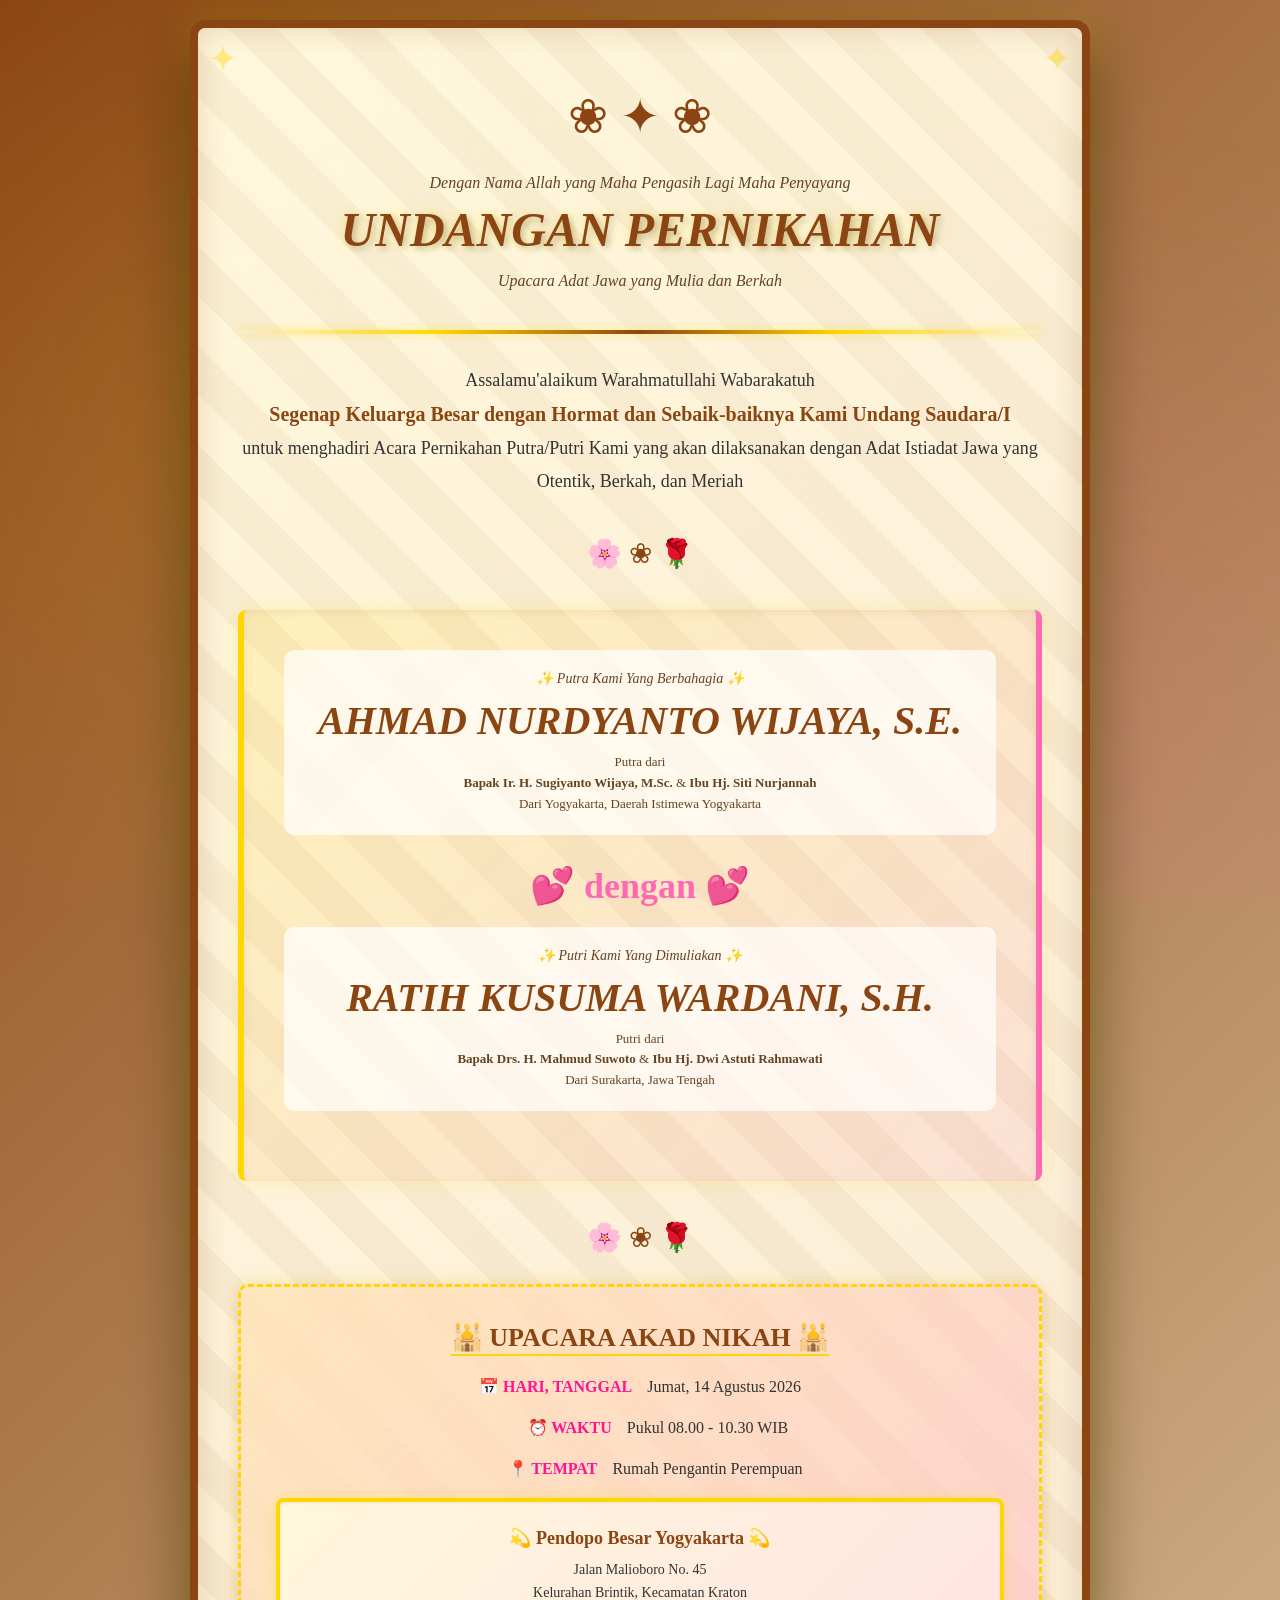
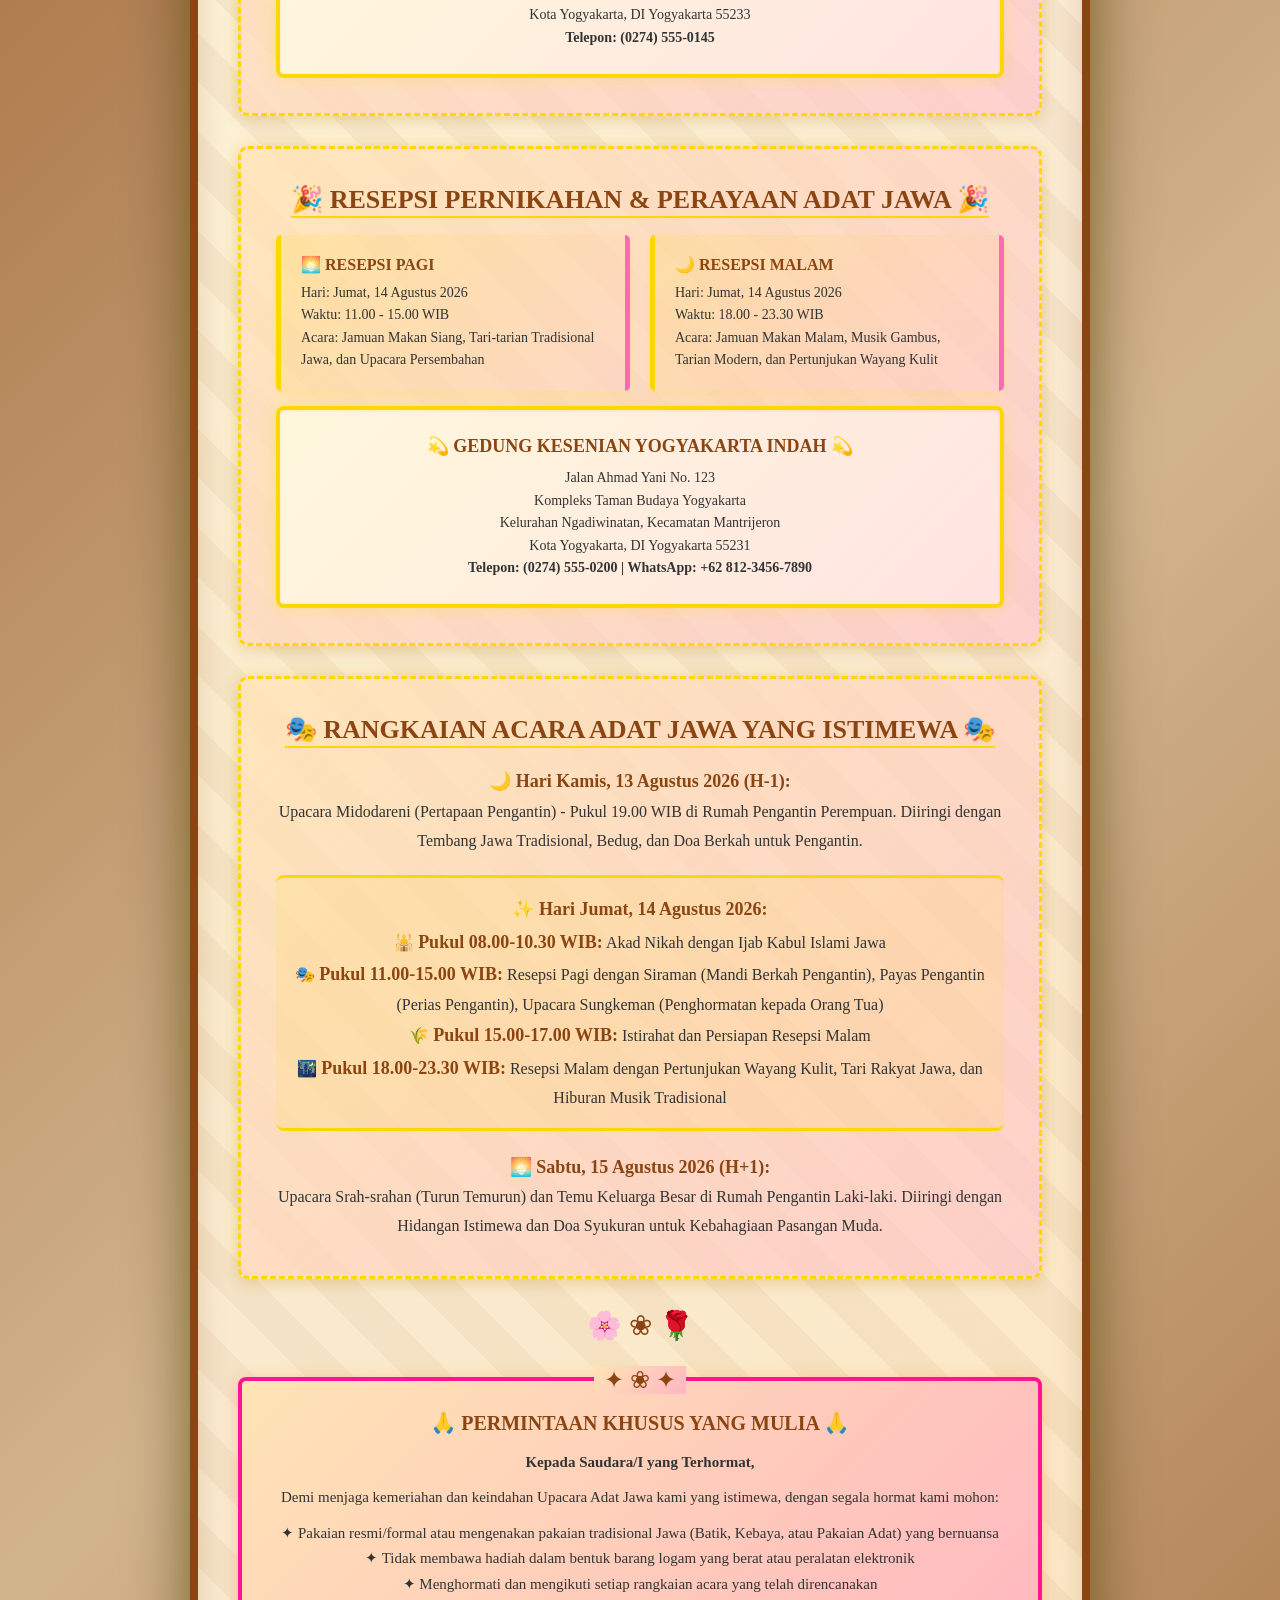
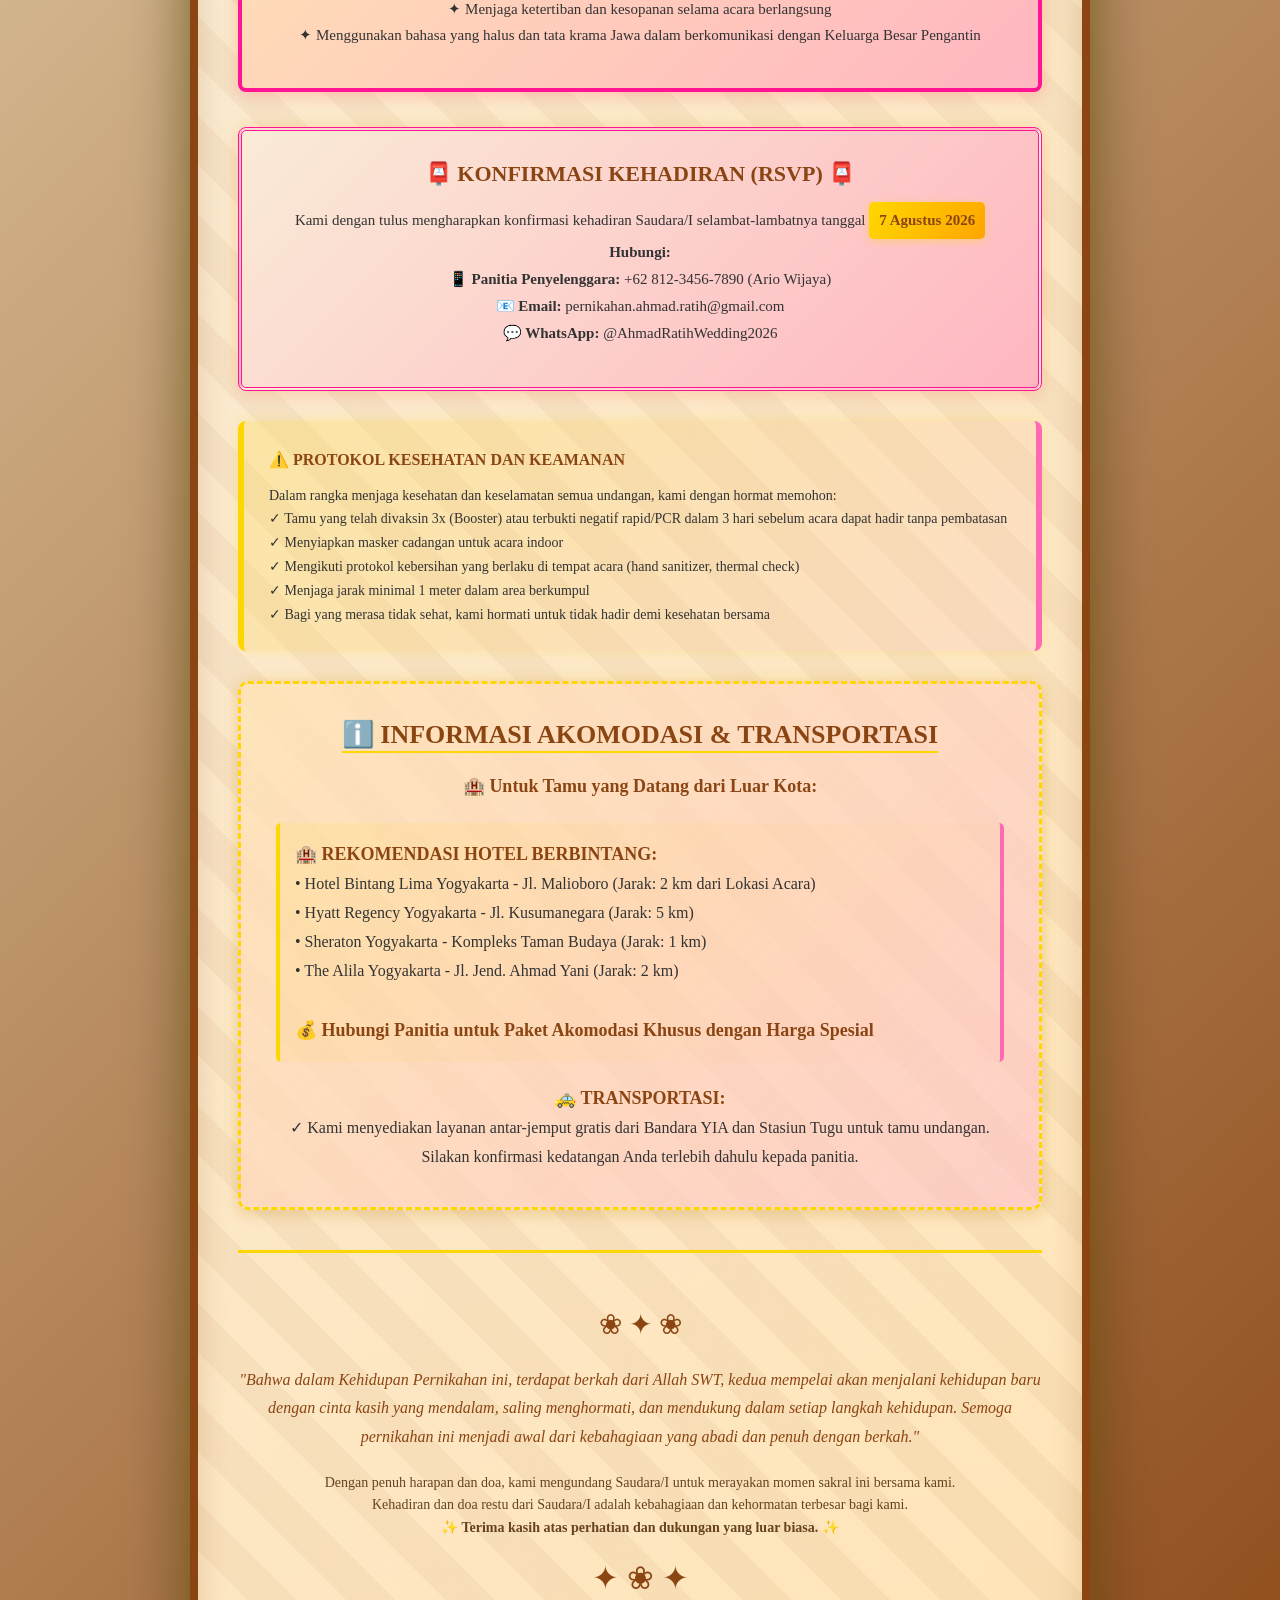
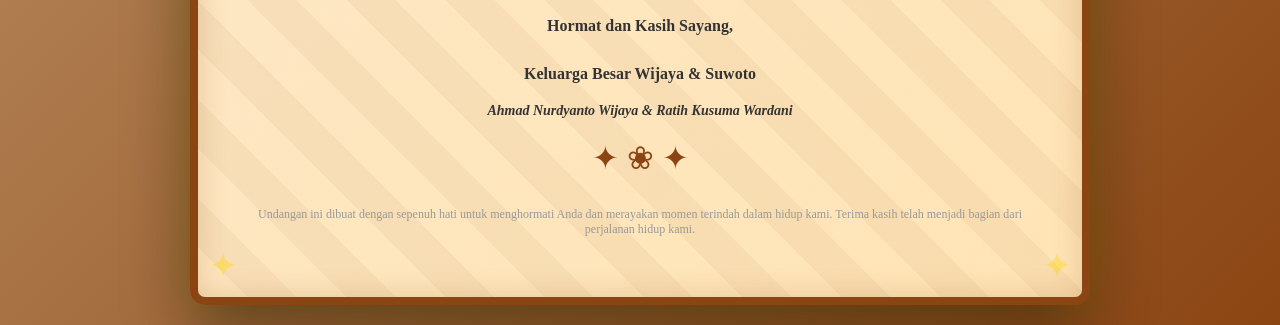
==== index.html @ fd15ffdb "Ubah undangan pernikahan menjadi lebih meriah dengan animasi dan dekorasi tambahan" ====
<!DOCTYPE html>
<html lang="id">
<head>
    <meta charset="UTF-8">
    <meta name="viewport" content="width=device-width, initial-scale=1.0">
    <title>Undangan Pernikahan Adat Jawa</title>
    <style>
        * {
            margin: 0;
            padding: 0;
            box-sizing: border-box;
        }

        @keyframes float {
            0%, 100% { transform: translateY(0px); }
            50% { transform: translateY(-20px); }
        }

        @keyframes pulse {
            0%, 100% { opacity: 1; }
            50% { opacity: 0.7; }
        }

        @keyframes sparkle {
            0%, 100% { opacity: 0; }
            50% { opacity: 1; }
        }

        @keyframes glow {
            0%, 100% { text-shadow: 0 0 5px #FFD700, 0 0 10px #FFA500; }
            50% { text-shadow: 0 0 15px #FFD700, 0 0 20px #FFA500, 0 0 30px #FF6B6B; }
        }

        @keyframes slideInUp {
            from {
                opacity: 0;
                transform: translateY(30px);
            }
            to {
                opacity: 1;
                transform: translateY(0);
            }
        }

        @keyframes confetti {
            to {
                transform: translateY(100vh) rotate(360deg);
                opacity: 0;
            }
        }

        body {
            font-family: 'Georgia', 'Garamond', serif;
            background: linear-gradient(135deg, #8B4513 0%, #D2B48C 50%, #8B4513 100%);
            min-height: 100vh;
            display: flex;
            justify-content: center;
            align-items: center;
            padding: 20px;
            position: relative;
            overflow-x: hidden;
        }

        body::before {
            content: '';
            position: fixed;
            top: 0;
            left: 0;
            right: 0;
            bottom: 0;
            background-image: 
                radial-gradient(circle at 20% 50%, rgba(255, 215, 0, 0.1) 0%, transparent 50%),
                radial-gradient(circle at 80% 80%, rgba(255, 105, 180, 0.1) 0%, transparent 50%);
            pointer-events: none;
            z-index: 0;
        }

        .confetti {
            position: fixed;
            pointer-events: none;
            z-index: 999;
        }

        .container {
            background: linear-gradient(135deg, #FFF8DC 0%, #FAEBD7 50%, #FFE4B5 100%);
            box-shadow: 0 20px 60px rgba(0, 0, 0, 0.5), inset 0 0 30px rgba(139, 69, 19, 0.2), 
                        0 0 40px rgba(255, 215, 0, 0.3);
            border: 8px solid #8B4513;
            border-radius: 15px;
            max-width: 900px;
            width: 100%;
            position: relative;
            overflow: hidden;
            animation: slideInUp 0.8s ease-out;
        }

        .container::before {
            content: '';
            position: absolute;
            top: 0;
            left: 0;
            right: 0;
            bottom: 0;
            background-image: 
                repeating-linear-gradient(45deg, transparent, transparent 35px, rgba(139, 69, 19, 0.05) 35px, rgba(139, 69, 19, 0.05) 70px);
            pointer-events: none;
        }

        .container::after {
            content: '';
            position: absolute;
            top: 0;
            left: 0;
            right: 0;
            bottom: 0;
            background: radial-gradient(circle at 30% 50%, rgba(255, 215, 0, 0.05) 0%, transparent 50%);
            pointer-events: none;
        }

        .content {
            position: relative;
            z-index: 1;
            padding: 60px 40px;
        }

        .header-ornament {
            text-align: center;
            margin-bottom: 30px;
            font-size: 48px;
            color: #8B4513;
            animation: float 3s ease-in-out infinite, glow 2s ease-in-out infinite;
        }

        .title {
            text-align: center;
            margin-bottom: 40px;
            animation: slideInUp 1s ease-out 0.2s both;
        }

        .title h1 {
            font-size: 48px;
            color: #8B4513;
            font-weight: bold;
            margin-bottom: 15px;
            text-shadow: 3px 3px 6px rgba(0, 0, 0, 0.2), 0 0 15px rgba(255, 215, 0, 0.4);
            font-style: italic;
            animation: glow 2.5s ease-in-out infinite;
        }

        .title p {
            font-size: 16px;
            color: #654321;
            font-style: italic;
            margin: 10px 0;
            animation: pulse 3s ease-in-out infinite;
        }

        .divider {
            height: 4px;
            background: linear-gradient(90deg, transparent, #FFD700, #8B4513, #FFD700, transparent);
            margin: 30px 0;
            box-shadow: 0 0 10px rgba(255, 215, 0, 0.5);
        }

        .opening {
            text-align: center;
            margin-bottom: 40px;
            font-size: 18px;
            color: #333;
            line-height: 1.8;
            animation: slideInUp 1s ease-out 0.3s both;
        }

        .opening strong {
            color: #8B4513;
            font-size: 20px;
            display: inline-block;
            animation: glow 2s ease-in-out infinite;
        }

        .names-section {
            background: linear-gradient(135deg, rgba(255, 215, 0, 0.15), rgba(255, 105, 180, 0.1));
            border-left: 6px solid #FFD700;
            border-right: 6px solid #FF69B4;
            padding: 40px;
            margin: 40px 0;
            border-radius: 8px;
            box-shadow: inset 0 2px 8px rgba(139, 69, 19, 0.1), 0 0 20px rgba(255, 215, 0, 0.2);
            animation: slideInUp 1s ease-out 0.4s both;
        }

        .couple {
            text-align: center;
            margin-bottom: 30px;
            padding: 20px;
            background: rgba(255, 255, 255, 0.7);
            border-radius: 10px;
            transition: all 0.3s ease;
        }

        .couple:hover {
            transform: scale(1.05);
            box-shadow: 0 5px 20px rgba(255, 105, 180, 0.3);
        }

        .couple-label {
            font-size: 14px;
            color: #654321;
            font-style: italic;
            margin-bottom: 10px;
            animation: pulse 3s ease-in-out infinite;
        }

        .couple-name {
            font-size: 40px;
            color: #8B4513;
            font-weight: bold;
            margin-bottom: 8px;
            font-style: italic;
            animation: glow 2.5s ease-in-out infinite;
        }

        .couple-parents {
            font-size: 13px;
            color: #654321;
            line-height: 1.6;
        }

        .connector {
            text-align: center;
            font-size: 36px;
            color: #FF69B4;
            margin: 20px 0;
            font-weight: bold;
            animation: float 2s ease-in-out infinite, glow 2s ease-in-out infinite;
        }

        .event-section {
            background: linear-gradient(135deg, rgba(255, 228, 181, 0.8), rgba(255, 192, 203, 0.6));
            border: 3px dashed #FFD700;
            padding: 35px;
            margin: 30px 0;
            border-radius: 10px;
            box-shadow: 0 4px 15px rgba(139, 69, 19, 0.15), 0 0 20px rgba(255, 215, 0, 0.2);
            animation: slideInUp 1s ease-out both;
            transition: all 0.3s ease;
        }

        .event-section:hover {
            box-shadow: 0 8px 25px rgba(139, 69, 19, 0.25), 0 0 30px rgba(255, 215, 0, 0.3);
            transform: translateY(-5px);
        }

        .event-title {
            font-size: 26px;
            color: #8B4513;
            font-weight: bold;
            text-align: center;
            margin-bottom: 20px;
            text-decoration: underline;
            text-decoration-color: #FFD700;
            text-underline-offset: 8px;
            animation: glow 2s ease-in-out infinite;
        }

        .event-details {
            text-align: center;
            font-size: 16px;
            color: #333;
            line-height: 1.8;
        }

        .event-details strong {
            color: #8B4513;
            font-size: 18px;
            animation: glow 2s ease-in-out infinite;
        }

        .detail-row {
            display: flex;
            justify-content: center;
            margin: 12px 0;
            align-items: center;
            gap: 15px;
            animation: slideInUp 0.8s ease-out both;
        }

        .detail-label {
            font-weight: bold;
            color: #FF1493;
            min-width: 120px;
            text-align: right;
            animation: glow 2.5s ease-in-out infinite;
        }

        .detail-value {
            color: #333;
            text-align: left;
            font-weight: 500;
        }

        .location-box {
            background: linear-gradient(135deg, #FFF8DC, #FFE4E1);
            border: 4px solid #FFD700;
            padding: 25px;
            margin-top: 15px;
            border-radius: 8px;
            box-shadow: inset 0 1px 3px rgba(139, 69, 19, 0.1), 0 0 15px rgba(255, 215, 0, 0.3);
            animation: slideInUp 0.8s ease-out both;
        }

        .location-name {
            font-size: 18px;
            color: #8B4513;
            font-weight: bold;
            margin-bottom: 10px;
            text-align: center;
            animation: glow 2s ease-in-out infinite;
        }

        .location-address {
            font-size: 14px;
            color: #333;
            line-height: 1.6;
            text-align: center;
        }

        .reception-grid {
            display: grid;
            grid-template-columns: 1fr 1fr;
            gap: 20px;
            margin-top: 20px;
        }

        @media (max-width: 600px) {
            .reception-grid {
                grid-template-columns: 1fr;
            }
            .content {
                padding: 40px 25px;
            }
            .title h1 {
                font-size: 32px;
            }
            .couple-name {
                font-size: 28px;
            }
        }

        .reception-item {
            background: linear-gradient(135deg, rgba(255, 215, 0, 0.15), rgba(255, 192, 203, 0.15));
            border-left: 5px solid #FFD700;
            border-right: 5px solid #FF69B4;
            padding: 20px;
            border-radius: 5px;
            box-shadow: 0 4px 10px rgba(255, 215, 0, 0.2);
            transition: all 0.3s ease;
            animation: slideInUp 0.8s ease-out both;
        }

        .reception-item:nth-child(2) {
            animation-delay: 0.2s;
        }

        .reception-item:hover {
            transform: translateY(-5px);
            box-shadow: 0 8px 20px rgba(255, 105, 180, 0.3);
        }

        .reception-item strong {
            color: #8B4513;
            display: block;
            margin-bottom: 8px;
            font-size: 16px;
            animation: glow 2.5s ease-in-out infinite;
        }

        .reception-item span {
            color: #333;
            font-size: 14px;
            display: block;
            line-height: 1.6;
        }

        .special-request {
            background: linear-gradient(135deg, #FFE4B5, #FFB6C1);
            border: 4px solid #FF1493;
            padding: 30px;
            margin: 35px 0;
            border-radius: 8px;
            text-align: center;
            box-shadow: 0 4px 15px rgba(255, 105, 180, 0.3), 0 0 20px rgba(255, 215, 0, 0.2);
            animation: slideInUp 1s ease-out both;
            position: relative;
        }

        .special-request::before {
            content: '✦ ❀ ✦';
            position: absolute;
            top: -15px;
            left: 50%;
            transform: translateX(-50%);
            font-size: 24px;
            color: #8B4513;
            background: linear-gradient(135deg, #FFE4B5, #FFB6C1);
            padding: 0 10px;
        }

        .special-request h3 {
            font-size: 20px;
            color: #8B4513;
            margin-bottom: 15px;
            font-weight: bold;
            animation: glow 2s ease-in-out infinite;
        }

        .special-request p {
            font-size: 15px;
            color: #333;
            line-height: 1.7;
            margin-bottom: 10px;
        }

        .covid-protocol {
            background: linear-gradient(135deg, rgba(255, 215, 0, 0.2), rgba(255, 192, 203, 0.2));
            border-left: 6px solid #FFD700;
            border-right: 6px solid #FF69B4;
            padding: 25px;
            margin: 30px 0;
            border-radius: 8px;
            font-size: 14px;
            color: #333;
            line-height: 1.7;
            box-shadow: 0 0 15px rgba(255, 215, 0, 0.2);
            animation: slideInUp 1s ease-out both;
        }

        .covid-protocol strong {
            color: #8B4513;
            display: block;
            margin-bottom: 10px;
            font-size: 16px;
            animation: glow 2s ease-in-out infinite;
        }

        .footer {
            text-align: center;
            margin-top: 40px;
            padding-top: 30px;
            border-top: 3px solid #FFD700;
            animation: slideInUp 1s ease-out both;
        }

        .footer-text {
            font-size: 14px;
            color: #654321;
            margin-bottom: 15px;
            line-height: 1.6;
        }

        .footer-ornament {
            font-size: 32px;
            color: #8B4513;
            margin: 20px 0;
            animation: float 3s ease-in-out infinite, glow 2s ease-in-out infinite;
        }

        .blessing {
            font-size: 16px;
            color: #8B4513;
            font-style: italic;
            margin: 20px 0;
            line-height: 1.8;
            animation: slideInUp 1s ease-out both;
        }

        .closing-name {
            font-size: 16px;
            color: #333;
            margin-top: 20px;
            font-weight: bold;
            animation: slideInUp 1s ease-out both;
        }

        .ornament-top-left,
        .ornament-top-right,
        .ornament-bottom-left,
        .ornament-bottom-right {
            position: absolute;
            font-size: 36px;
            color: rgba(255, 215, 0, 0.4);
            z-index: 0;
            animation: float 4s ease-in-out infinite, pulse 3s ease-in-out infinite;
        }

        .ornament-top-left {
            top: 10px;
            left: 10px;
            animation-delay: 0s;
        }

        .ornament-top-right {
            top: 10px;
            right: 10px;
            animation-delay: 0.5s;
        }

        .ornament-bottom-left {
            bottom: 10px;
            left: 10px;
            animation-delay: 1s;
        }

        .ornament-bottom-right {
            bottom: 10px;
            right: 10px;
            animation-delay: 1.5s;
        }

        .flower-decoration {
            text-align: center;
            font-size: 28px;
            color: #8B4513;
            margin: 25px 0;
            animation: float 3s ease-in-out infinite;
        }

        .flower-decoration:nth-of-type(1) { animation-delay: 0s; }
        .flower-decoration:nth-of-type(2) { animation-delay: 0.5s; }
        .flower-decoration:nth-of-type(3) { animation-delay: 1s; }

        .rsvp-section {
            background: linear-gradient(135deg, #FAEBD7, #FFB6C1);
            border: 4px double #FF1493;
            padding: 30px;
            margin: 30px 0;
            border-radius: 8px;
            text-align: center;
            box-shadow: 0 4px 15px rgba(255, 105, 180, 0.2), 0 0 20px rgba(255, 215, 0, 0.2);
            animation: slideInUp 1s ease-out both;
        }

        .rsvp-section h3 {
            font-size: 22px;
            color: #8B4513;
            margin-bottom: 15px;
            font-weight: bold;
            animation: glow 2s ease-in-out infinite;
        }

        .rsvp-details {
            font-size: 15px;
            color: #333;
            line-height: 1.8;
            margin: 10px 0;
        }

        .highlight {
            background: linear-gradient(120deg, #FFD700, #FFA500);
            padding: 5px 10px;
            border-radius: 5px;
            color: #8B4513;
            font-weight: bold;
            display: inline-block;
            box-shadow: 0 2px 8px rgba(255, 215, 0, 0.4);
            animation: glow 2s ease-in-out infinite;
        }
    </style>
</head>
<body>
    <div class="container">
        <div class="ornament-top-left">✦</div>
        <div class="ornament-top-right">✦</div>
        <div class="ornament-bottom-left">✦</div>
        <div class="ornament-bottom-right">✦</div>

        <div class="content">
            <div class="header-ornament">❀ ✦ ❀</div>

            <div class="title">
                <p>Dengan Nama Allah yang Maha Pengasih Lagi Maha Penyayang</p>
                <h1>UNDANGAN PERNIKAHAN</h1>
                <p>Upacara Adat Jawa yang Mulia dan Berkah</p>
            </div>

            <div class="divider"></div>

            <div class="opening">
                <p>Assalamu'alaikum Warahmatullahi Wabarakatuh</p>
                <strong>Segenap Keluarga Besar dengan Hormat dan Sebaik-baiknya Kami Undang Saudara/I</strong>
                <p>untuk menghadiri Acara Pernikahan Putra/Putri Kami yang akan dilaksanakan dengan Adat Istiadat Jawa yang Otentik, Berkah, dan Meriah</p>
            </div>

            <div class="flower-decoration">🌸 ❀ 🌹</div>

            <div class="names-section">
                <div class="couple">
                    <div class="couple-label">✨ Putra Kami Yang Berbahagia ✨</div>
                    <div class="couple-name">AHMAD NURDYANTO WIJAYA, S.E.</div>
                    <div class="couple-parents">
                        Putra dari<br>
                        <strong>Bapak Ir. H. Sugiyanto Wijaya, M.Sc.</strong> & <strong>Ibu Hj. Siti Nurjannah</strong><br>
                        Dari Yogyakarta, Daerah Istimewa Yogyakarta
                    </div>
                </div>

                <div class="connector">💕 dengan 💕</div>

                <div class="couple">
                    <div class="couple-label">✨ Putri Kami Yang Dimuliakan ✨</div>
                    <div class="couple-name">RATIH KUSUMA WARDANI, S.H.</div>
                    <div class="couple-parents">
                        Putri dari<br>
                        <strong>Bapak Drs. H. Mahmud Suwoto</strong> & <strong>Ibu Hj. Dwi Astuti Rahmawati</strong><br>
                        Dari Surakarta, Jawa Tengah
                    </div>
                </div>
            </div>

            <div class="flower-decoration">🌸 ❀ 🌹</div>

            <!-- AKAD NIKAH SECTION -->
            <div class="event-section">
                <div class="event-title">🕌 UPACARA AKAD NIKAH 🕌</div>
                <div class="event-details">
                    <div class="detail-row">
                        <span class="detail-label">📅 HARI, TANGGAL</span>
                        <span class="detail-value">Jumat, 14 Agustus 2026</span>
                    </div>
                    <div class="detail-row">
                        <span class="detail-label">⏰ WAKTU</span>
                        <span class="detail-value">Pukul 08.00 - 10.30 WIB</span>
                    </div>
                    <div class="detail-row">
                        <span class="detail-label">📍 TEMPAT</span>
                        <span class="detail-value">Rumah Pengantin Perempuan</span>
                    </div>
                </div>

                <div class="location-box">
                    <div class="location-name">💫 Pendopo Besar Yogyakarta 💫</div>
                    <div class="location-address">
                        Jalan Malioboro No. 45<br>
                        Kelurahan Brintik, Kecamatan Kraton<br>
                        Kota Yogyakarta, DI Yogyakarta 55233<br>
                        <strong>Telepon: (0274) 555-0145</strong>
                    </div>
                </div>
            </div>

            <!-- RESEPSI SECTION -->
            <div class="event-section">
                <div class="event-title">🎉 RESEPSI PERNIKAHAN & PERAYAAN ADAT JAWA 🎉</div>
                
                <div class="reception-grid">
                    <div class="reception-item">
                        <strong>🌅 RESEPSI PAGI</strong>
                        <span>Hari: Jumat, 14 Agustus 2026</span>
                        <span>Waktu: 11.00 - 15.00 WIB</span>
                        <span>Acara: Jamuan Makan Siang, Tari-tarian Tradisional Jawa, dan Upacara Persembahan</span>
                    </div>
                    <div class="reception-item">
                        <strong>🌙 RESEPSI MALAM</strong>
                        <span>Hari: Jumat, 14 Agustus 2026</span>
                        <span>Waktu: 18.00 - 23.30 WIB</span>
                        <span>Acara: Jamuan Makan Malam, Musik Gambus, Tarian Modern, dan Pertunjukan Wayang Kulit</span>
                    </div>
                </div>

                <div class="location-box">
                    <div class="location-name">💫 GEDUNG KESENIAN YOGYAKARTA INDAH 💫</div>
                    <div class="location-address">
                        Jalan Ahmad Yani No. 123<br>
                        Kompleks Taman Budaya Yogyakarta<br>
                        Kelurahan Ngadiwinatan, Kecamatan Mantrijeron<br>
                        Kota Yogyakarta, DI Yogyakarta 55231<br>
                        <strong>Telepon: (0274) 555-0200 | WhatsApp: +62 812-3456-7890</strong>
                    </div>
                </div>
            </div>

            <!-- CEREMONIAL EVENTS -->
            <div class="event-section">
                <div class="event-title">🎭 RANGKAIAN ACARA ADAT JAWA YANG ISTIMEWA 🎭</div>
                <div class="event-details">
                    <p><strong>🌙 Hari Kamis, 13 Agustus 2026 (H-1):</strong></p>
                    <p>Upacara Midodareni (Pertapaan Pengantin) - Pukul 19.00 WIB di Rumah Pengantin Perempuan. Diiringi dengan Tembang Jawa Tradisional, Bedug, dan Doa Berkah untuk Pengantin.</p>
                    
                    <div style="margin: 20px 0; border-top: 3px solid #FFD700; border-bottom: 3px solid #FFD700; padding: 15px 0; background: rgba(255, 215, 0, 0.1); border-radius: 8px;">
                        <p><strong>✨ Hari Jumat, 14 Agustus 2026:</strong></p>
                        <p>🕌 <strong>Pukul 08.00-10.30 WIB:</strong> Akad Nikah dengan Ijab Kabul Islami Jawa<br>
                        🎭 <strong>Pukul 11.00-15.00 WIB:</strong> Resepsi Pagi dengan Siraman (Mandi Berkah Pengantin), Payas Pengantin (Perias Pengantin), Upacara Sungkeman (Penghormatan kepada Orang Tua)<br>
                        🌾 <strong>Pukul 15.00-17.00 WIB:</strong> Istirahat dan Persiapan Resepsi Malam<br>
                        🌃 <strong>Pukul 18.00-23.30 WIB:</strong> Resepsi Malam dengan Pertunjukan Wayang Kulit, Tari Rakyat Jawa, dan Hiburan Musik Tradisional</p>
                    </div>

                    <p><strong>🌅 Sabtu, 15 Agustus 2026 (H+1):</strong></p>
                    <p>Upacara Srah-srahan (Turun Temurun) dan Temu Keluarga Besar di Rumah Pengantin Laki-laki. Diiringi dengan Hidangan Istimewa dan Doa Syukuran untuk Kebahagiaan Pasangan Muda.</p>
                </div>
            </div>

            <div class="flower-decoration">🌸 ❀ 🌹</div>

            <!-- SPECIAL REQUESTS -->
            <div class="special-request">
                <h3>🙏 PERMINTAAN KHUSUS YANG MULIA 🙏</h3>
                <p><strong>Kepada Saudara/I yang Terhormat,</strong></p>
                <p>Demi menjaga kemeriahan dan keindahan Upacara Adat Jawa kami yang istimewa, dengan segala hormat kami mohon:</p>
                <p>
                    ✦ Pakaian resmi/formal atau mengenakan pakaian tradisional Jawa (Batik, Kebaya, atau Pakaian Adat) yang bernuansa<br>
                    ✦ Tidak membawa hadiah dalam bentuk barang logam yang berat atau peralatan elektronik<br>
                    ✦ Menghormati dan mengikuti setiap rangkaian acara yang telah direncanakan<br>
                    ✦ Menjaga ketertiban dan kesopanan selama acara berlangsung<br>
                    ✦ Menggunakan bahasa yang halus dan tata krama Jawa dalam berkomunikasi dengan Keluarga Besar Pengantin
                </p>
            </div>

            <!-- RSVP SECTION -->
            <div class="rsvp-section">
                <h3>📮 KONFIRMASI KEHADIRAN (RSVP) 📮</h3>
                <div class="rsvp-details">
                    <p>Kami dengan tulus mengharapkan konfirmasi kehadiran Saudara/I selambat-lambatnya tanggal <span class="highlight">7 Agustus 2026</span></p>
                    <p><strong>Hubungi:</strong><br>
                    📱 <strong>Panitia Penyelenggara:</strong> +62 812-3456-7890 (Ario Wijaya)<br>
                    📧 <strong>Email:</strong> pernikahan.ahmad.ratih@gmail.com<br>
                    💬 <strong>WhatsApp:</strong> @AhmadRatihWedding2026</p>
                </div>
            </div>

            <!-- COVID PROTOCOL -->
            <div class="covid-protocol">
                <strong>⚠️ PROTOKOL KESEHATAN DAN KEAMANAN</strong>
                <p>Dalam rangka menjaga kesehatan dan keselamatan semua undangan, kami dengan hormat memohon:</p>
                <p>✓ Tamu yang telah divaksin 3x (Booster) atau terbukti negatif rapid/PCR dalam 3 hari sebelum acara dapat hadir tanpa pembatasan<br>
                ✓ Menyiapkan masker cadangan untuk acara indoor<br>
                ✓ Mengikuti protokol kebersihan yang berlaku di tempat acara (hand sanitizer, thermal check)<br>
                ✓ Menjaga jarak minimal 1 meter dalam area berkumpul<br>
                ✓ Bagi yang merasa tidak sehat, kami hormati untuk tidak hadir demi kesehatan bersama</p>
            </div>

            <!-- ACCOMMODATION & TRAVEL INFO -->
            <div class="event-section">
                <div class="event-title">ℹ️ INFORMASI AKOMODASI & TRANSPORTASI</div>
                <div class="event-details">
                    <p><strong>🏨 Untuk Tamu yang Datang dari Luar Kota:</strong></p>
                    
                    <div style="margin: 20px 0; text-align: left; background: linear-gradient(135deg, rgba(255, 215, 0, 0.1), rgba(255, 192, 203, 0.1)); padding: 15px; border-radius: 5px; border-left: 4px solid #FFD700; border-right: 4px solid #FF69B4;">
                        <p><strong>🏨 REKOMENDASI HOTEL BERBINTANG:</strong></p>
                        <p>• Hotel Bintang Lima Yogyakarta - Jl. Malioboro (Jarak: 2 km dari Lokasi Acara)<br>
                        • Hyatt Regency Yogyakarta - Jl. Kusumanegara (Jarak: 5 km)<br>
                        • Sheraton Yogyakarta - Kompleks Taman Budaya (Jarak: 1 km)<br>
                        • The Alila Yogyakarta - Jl. Jend. Ahmad Yani (Jarak: 2 km)<br>
                        <br>
                        <strong>💰 Hubungi Panitia untuk Paket Akomodasi Khusus dengan Harga Spesial</strong></p>
                    </div>

                    <p style="margin-top: 15px;"><strong>🚕 TRANSPORTASI:</strong></p>
                    <p>✓ Kami menyediakan layanan antar-jemput gratis dari Bandara YIA dan Stasiun Tugu untuk tamu undangan. Silakan konfirmasi kedatangan Anda terlebih dahulu kepada panitia.</p>
                </div>
            </div>

            <!-- FINAL BLESSING -->
            <div class="footer">
                <div class="flower-decoration">❀ ✦ ❀</div>

                <div class="blessing">
                    <p>"Bahwa dalam Kehidupan Pernikahan ini, terdapat berkah dari Allah SWT, kedua mempelai akan menjalani kehidupan baru dengan cinta kasih yang mendalam, saling menghormati, dan mendukung dalam setiap langkah kehidupan. Semoga pernikahan ini menjadi awal dari kebahagiaan yang abadi dan penuh dengan berkah."</p>
                </div>

                <div class="footer-text">
                    <p>Dengan penuh harapan dan doa, kami mengundang Saudara/I untuk merayakan momen sakral ini bersama kami.</p>
                    <p>Kehadiran dan doa restu dari Saudara/I adalah kebahagiaan dan kehormatan terbesar bagi kami.</p>
                    <p><strong>✨ Terima kasih atas perhatian dan dukungan yang luar biasa. ✨</strong></p>
                </div>

                <div class="footer-ornament">✦ ❀ ✦</div>

                <div class="closing-name">
                    <p>Hormat dan Kasih Sayang,</p>
                    <p style="margin-top: 30px;">Keluarga Besar Wijaya & Suwoto</p>
                    <p style="font-size: 14px; font-style: italic; margin-top: 20px;">Ahmad Nurdyanto Wijaya & Ratih Kusuma Wardani</p>
                </div>

                <div class="footer-ornament">✦ ❀ ✦</div>

                <p style="font-size: 12px; color: #999; margin-top: 30px;">
                    Undangan ini dibuat dengan sepenuh hati untuk menghormati Anda dan merayakan momen terindah dalam hidup kami. 
                    Terima kasih telah menjadi bagian dari perjalanan hidup kami.
                </p>
            </div>
        </div>
    </div>

    <script>
        // Ciptakan efek confetti yang jatuh
        function createConfetti() {
            const confettiCount = 30;
            for (let i = 0; i < confettiCount; i++) {
                const confetti = document.createElement('div');
                confetti.className = 'confetti';
                confetti.innerHTML = ['🎉', '✨', '💕', '🌸', '✦', '❀', '🌹'][Math.floor(Math.random() * 7)];
                confetti.style.left = Math.random() * 100 + '%';
                confetti.style.top = '-10px';
                confetti.style.fontSize = Math.random() * 15 + 15 + 'px';
                confetti.style.opacity = Math.random() * 0.5 + 0.5;
                confetti.style.animation = `confetti ${Math.random() * 3 + 3}s ease-in forwards`;
                document.body.appendChild(confetti);

                // Hapus elemen setelah animasi selesai
                setTimeout(() => confetti.remove(), 5000);
            }
        }

        // Jalankan confetti setiap 3 detik
        setInterval(createConfetti, 3000);

        // Jalankan confetti pertama kali saat halaman dimuat
        createConfetti();

        // Tambahkan efek interaksi saat mengarahkan mouse ke container
        const container = document.querySelector('.container');
        container.addEventListener('mouseenter', () => {
            createConfetti();
        });
    </script>
</body>
</html>
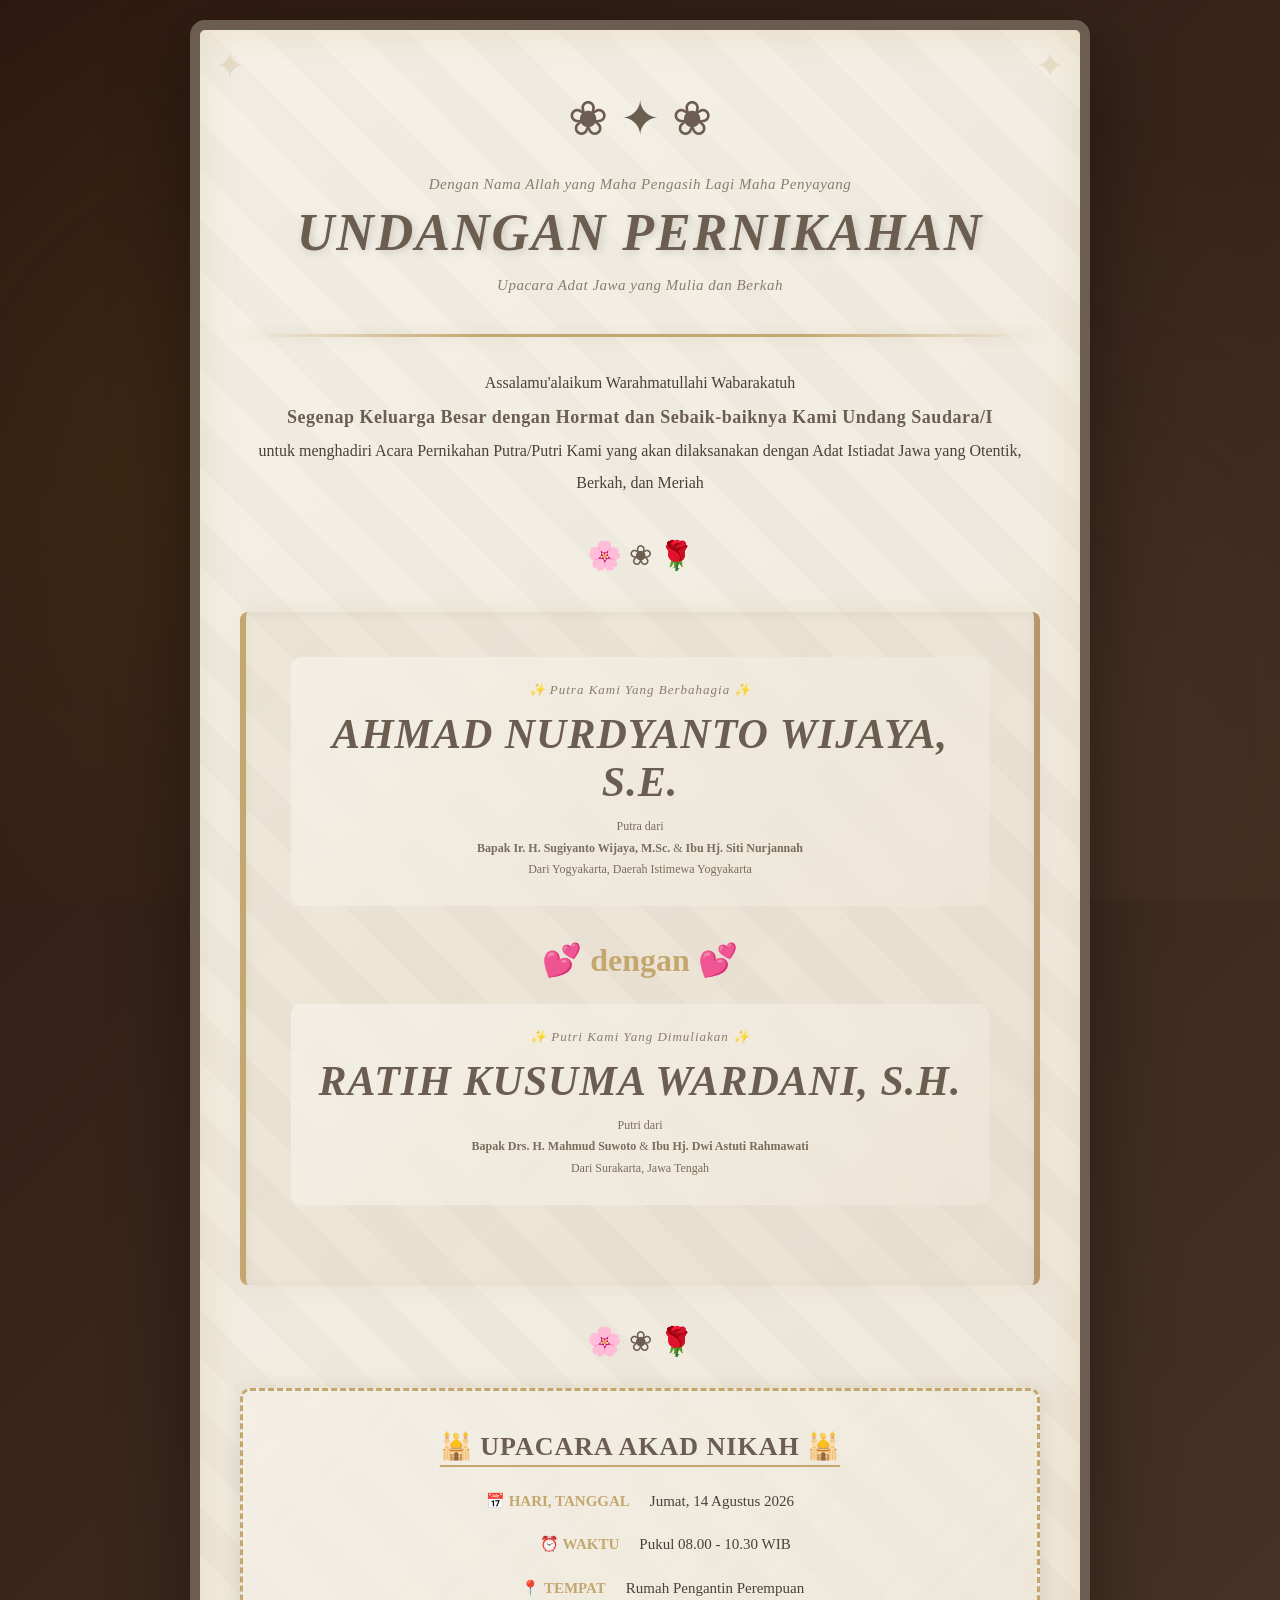
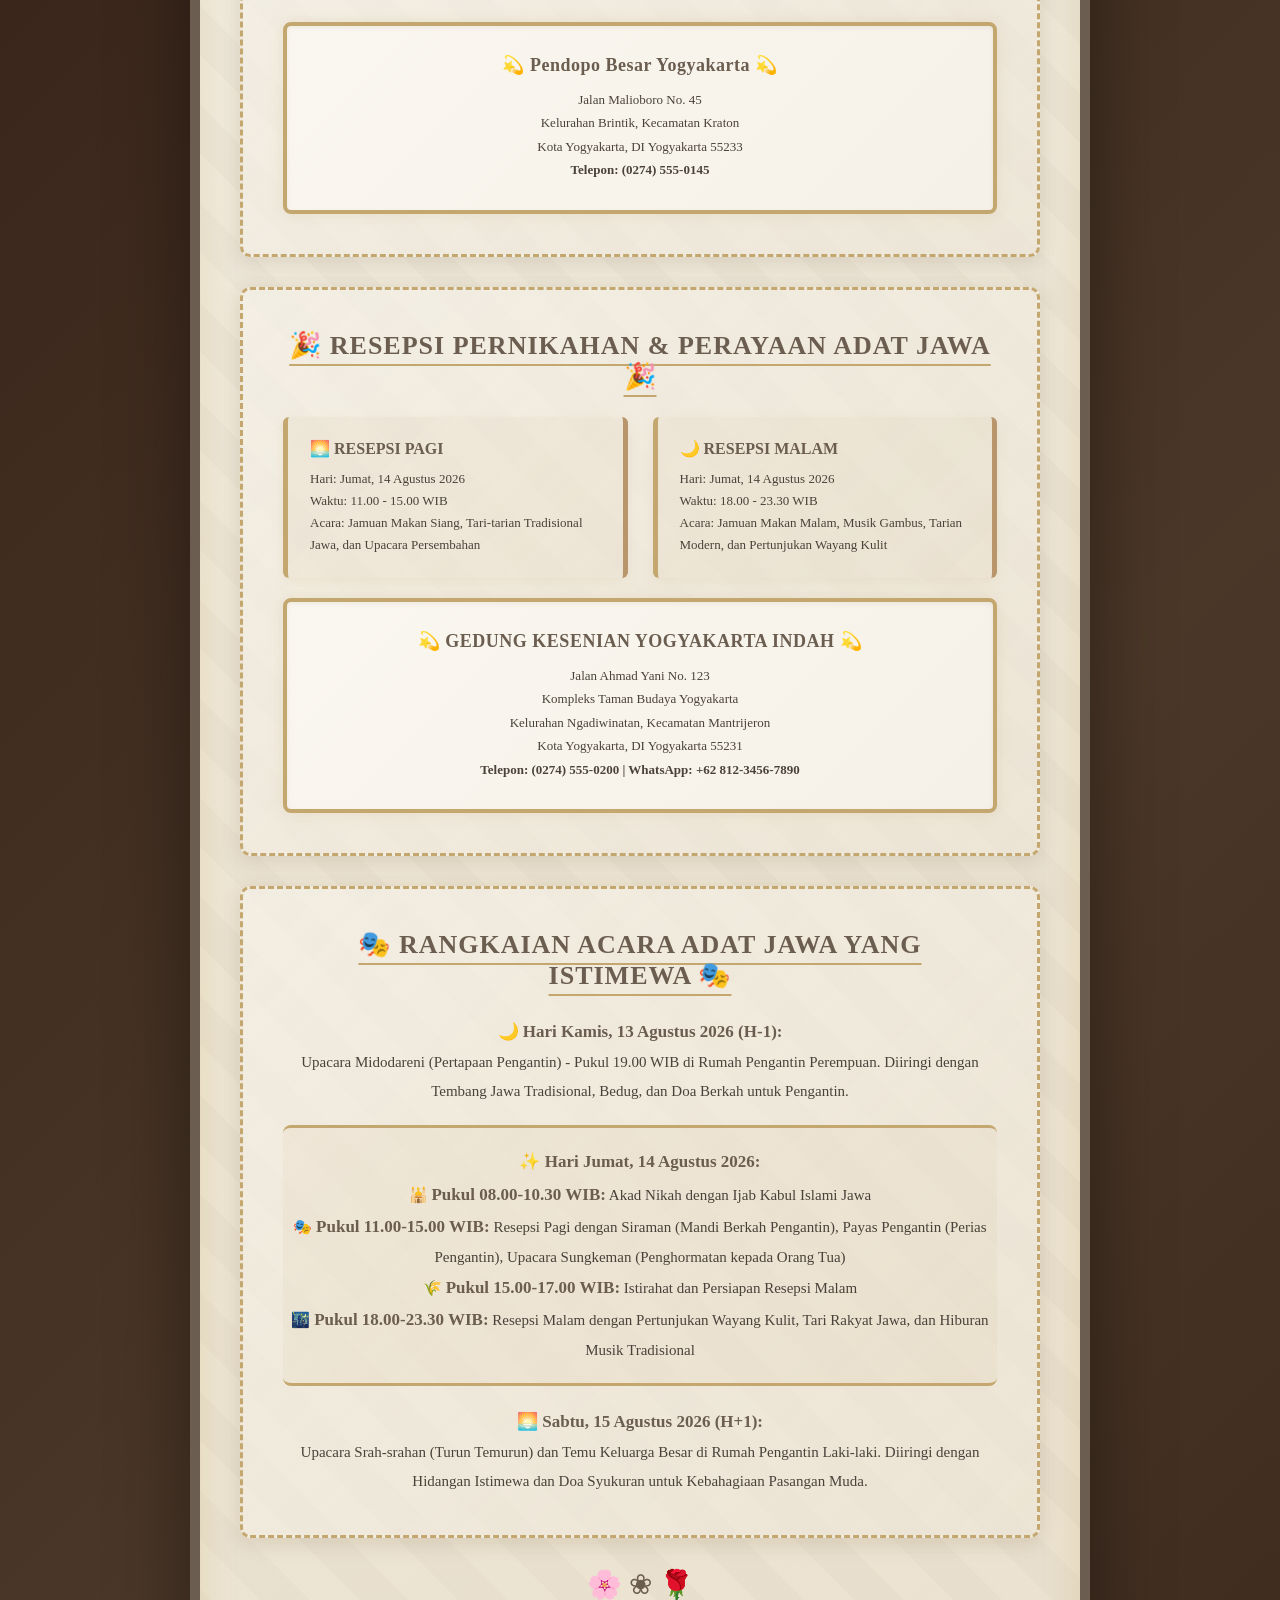
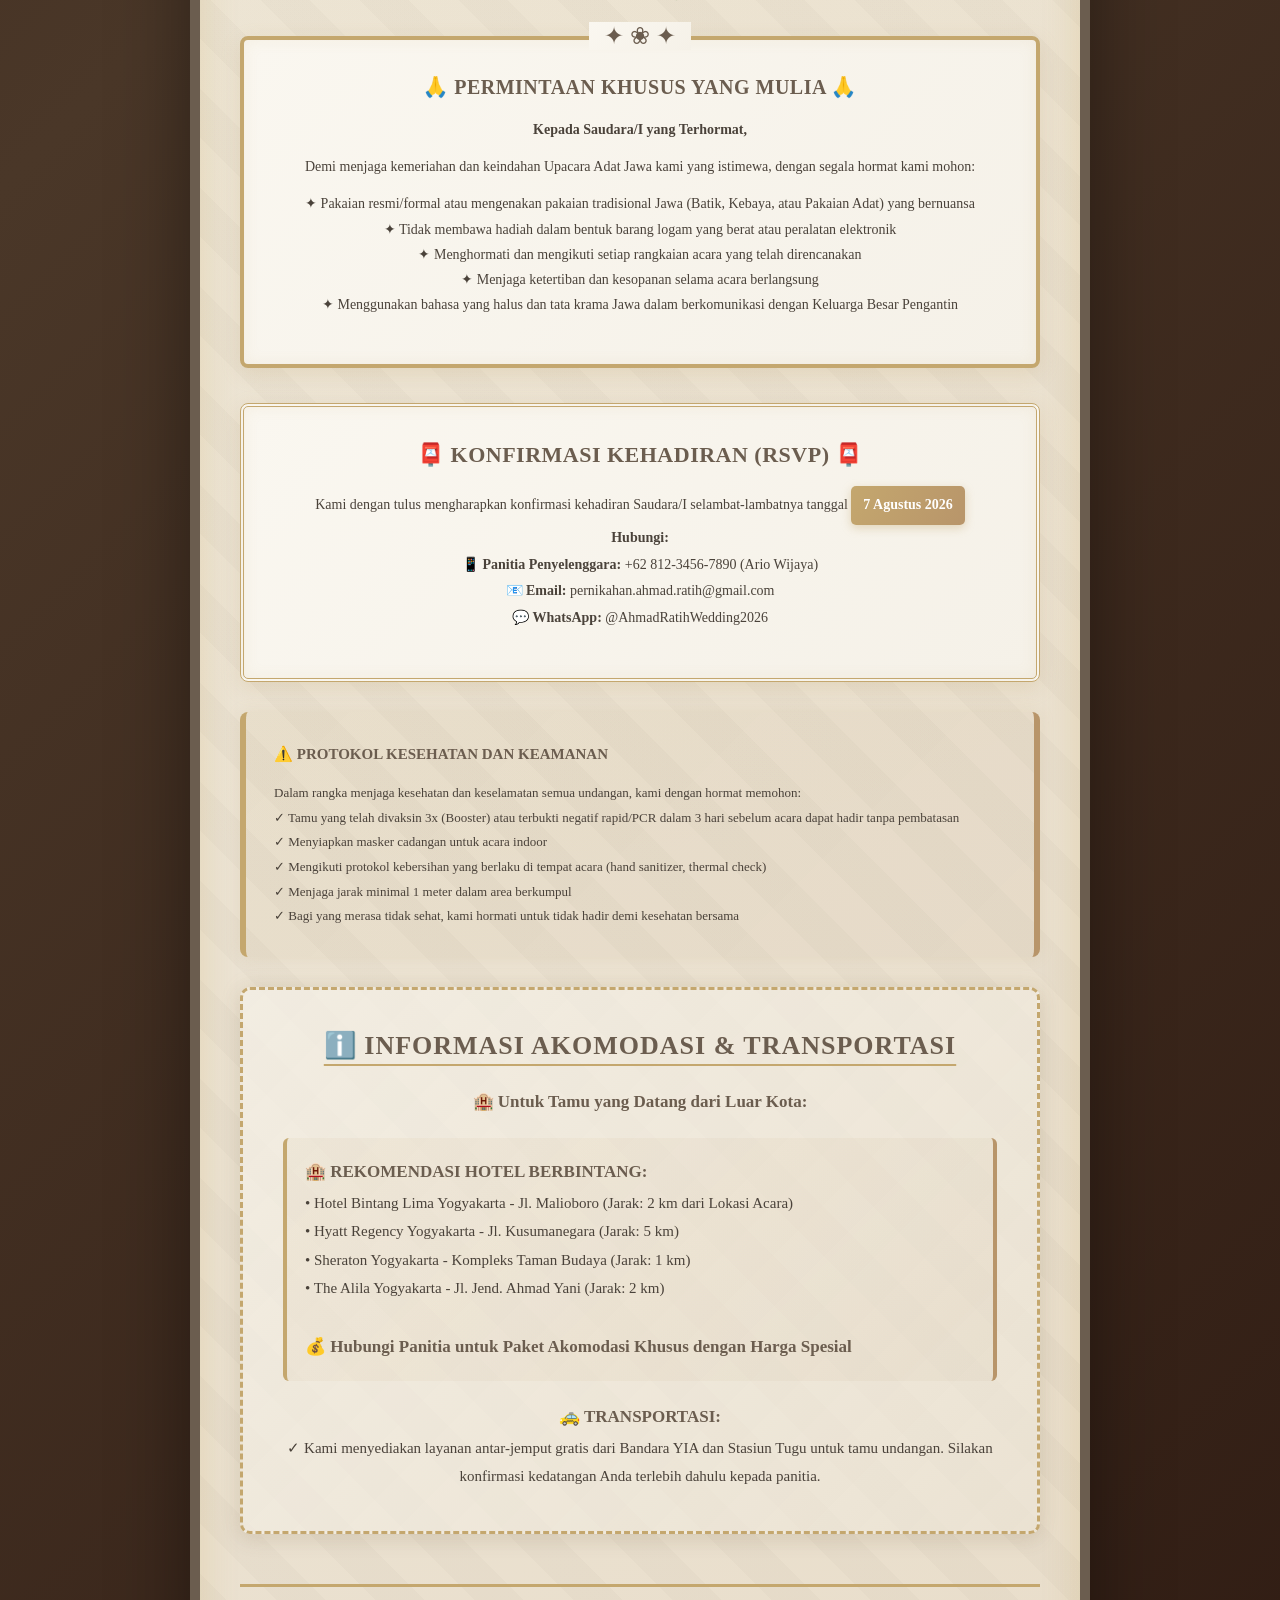
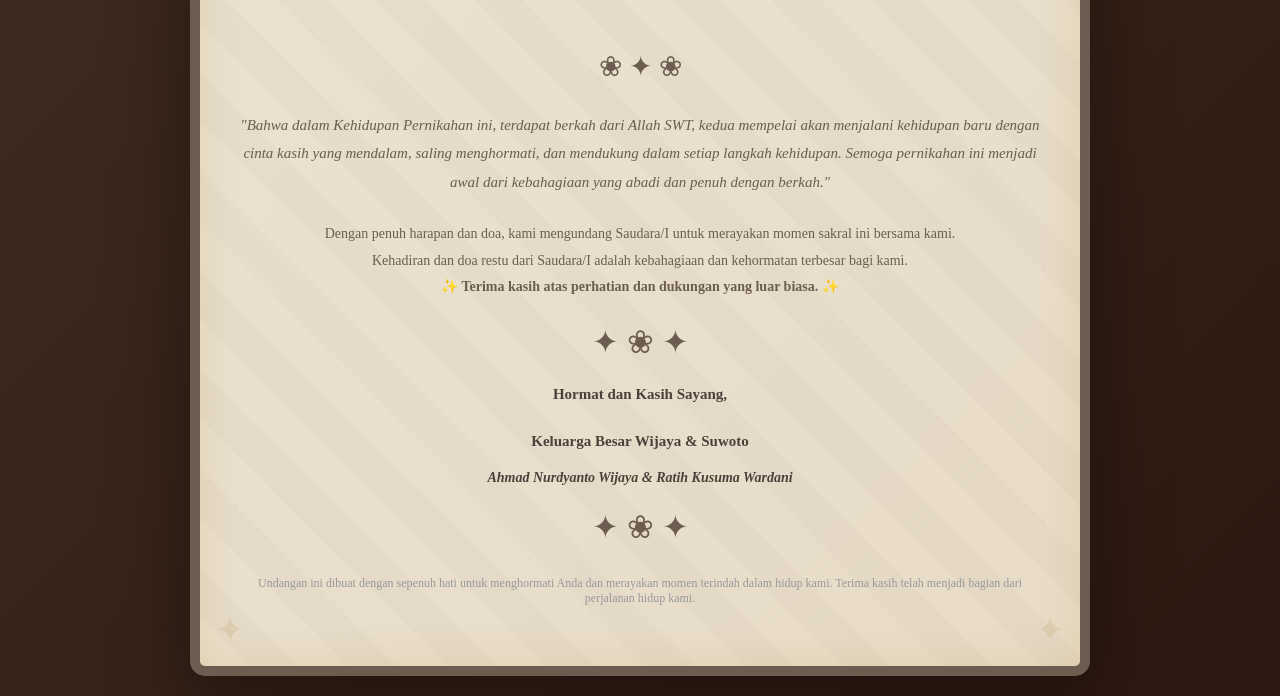
==== commit 11bd7829: "Perbarui desain dengan palet warna yang lebih elegan dan otentik (emas-coklat tradisional)" ====
--- a/index.html
+++ b/index.html
@@ -13,22 +13,17 @@
 
         @keyframes float {
             0%, 100% { transform: translateY(0px); }
-            50% { transform: translateY(-20px); }
+            50% { transform: translateY(-15px); }
         }
 
         @keyframes pulse {
             0%, 100% { opacity: 1; }
-            50% { opacity: 0.7; }
-        }
-
-        @keyframes sparkle {
-            0%, 100% { opacity: 0; }
-            50% { opacity: 1; }
+            50% { opacity: 0.8; }
         }
 
         @keyframes glow {
-            0%, 100% { text-shadow: 0 0 5px #FFD700, 0 0 10px #FFA500; }
-            50% { text-shadow: 0 0 15px #FFD700, 0 0 20px #FFA500, 0 0 30px #FF6B6B; }
+            0%, 100% { text-shadow: 0 0 8px rgba(184, 134, 11, 0.6), 0 0 15px rgba(218, 165, 32, 0.4); }
+            50% { text-shadow: 0 0 15px rgba(218, 165, 32, 0.8), 0 0 25px rgba(184, 134, 11, 0.6); }
         }
 
         @keyframes slideInUp {
@@ -51,7 +46,7 @@
 
         body {
             font-family: 'Georgia', 'Garamond', serif;
-            background: linear-gradient(135deg, #8B4513 0%, #D2B48C 50%, #8B4513 100%);
+            background: linear-gradient(135deg, #2c1810 0%, #4a3728 50%, #2c1810 100%);
             min-height: 100vh;
             display: flex;
             justify-content: center;
@@ -69,8 +64,8 @@
             right: 0;
             bottom: 0;
             background-image: 
-                radial-gradient(circle at 20% 50%, rgba(255, 215, 0, 0.1) 0%, transparent 50%),
-                radial-gradient(circle at 80% 80%, rgba(255, 105, 180, 0.1) 0%, transparent 50%);
+                radial-gradient(circle at 20% 50%, rgba(218, 165, 32, 0.08) 0%, transparent 50%),
+                radial-gradient(circle at 80% 80%, rgba(169, 132, 94, 0.08) 0%, transparent 50%);
             pointer-events: none;
             z-index: 0;
         }
@@ -82,10 +77,9 @@
         }
 
         .container {
-            background: linear-gradient(135deg, #FFF8DC 0%, #FAEBD7 50%, #FFE4B5 100%);
-            box-shadow: 0 20px 60px rgba(0, 0, 0, 0.5), inset 0 0 30px rgba(139, 69, 19, 0.2), 
-                        0 0 40px rgba(255, 215, 0, 0.3);
-            border: 8px solid #8B4513;
+            background: linear-gradient(135deg, #f5f1e8 0%, #ede6d8 50%, #e8dcc8 100%);
+            box-shadow: 0 25px 80px rgba(0, 0, 0, 0.4), inset 0 0 40px rgba(184, 134, 11, 0.15);
+            border: 10px solid #6b5d4f;
             border-radius: 15px;
             max-width: 900px;
             width: 100%;
@@ -102,7 +96,7 @@
             right: 0;
             bottom: 0;
             background-image: 
-                repeating-linear-gradient(45deg, transparent, transparent 35px, rgba(139, 69, 19, 0.05) 35px, rgba(139, 69, 19, 0.05) 70px);
+                repeating-linear-gradient(45deg, transparent, transparent 35px, rgba(107, 93, 79, 0.03) 35px, rgba(107, 93, 79, 0.03) 70px);
             pointer-events: none;
         }
 
@@ -113,7 +107,7 @@
             left: 0;
             right: 0;
             bottom: 0;
-            background: radial-gradient(circle at 30% 50%, rgba(255, 215, 0, 0.05) 0%, transparent 50%);
+            background: radial-gradient(circle at 30% 50%, rgba(218, 165, 32, 0.04) 0%, transparent 50%);
             pointer-events: none;
         }
 
@@ -127,8 +121,8 @@
             text-align: center;
             margin-bottom: 30px;
             font-size: 48px;
-            color: #8B4513;
-            animation: float 3s ease-in-out infinite, glow 2s ease-in-out infinite;
+            color: #6b5d4f;
+            animation: float 3s ease-in-out infinite, glow 2.5s ease-in-out infinite;
         }
 
         .title {
@@ -138,197 +132,204 @@
         }
 
         .title h1 {
-            font-size: 48px;
-            color: #8B4513;
+            font-size: 52px;
+            color: #6b5d4f;
             font-weight: bold;
             margin-bottom: 15px;
-            text-shadow: 3px 3px 6px rgba(0, 0, 0, 0.2), 0 0 15px rgba(255, 215, 0, 0.4);
+            text-shadow: 2px 2px 8px rgba(0, 0, 0, 0.15);
             font-style: italic;
-            animation: glow 2.5s ease-in-out infinite;
+            letter-spacing: 2px;
+            animation: glow 3s ease-in-out infinite;
         }
 
         .title p {
-            font-size: 16px;
-            color: #654321;
+            font-size: 15px;
+            color: #8b7d6b;
             font-style: italic;
             margin: 10px 0;
-            animation: pulse 3s ease-in-out infinite;
+            letter-spacing: 0.5px;
+            animation: pulse 3.5s ease-in-out infinite;
         }
 
         .divider {
-            height: 4px;
-            background: linear-gradient(90deg, transparent, #FFD700, #8B4513, #FFD700, transparent);
+            height: 3px;
+            background: linear-gradient(90deg, transparent, #c4a76e 30%, #c4a76e 70%, transparent);
             margin: 30px 0;
-            box-shadow: 0 0 10px rgba(255, 215, 0, 0.5);
+            box-shadow: 0 0 12px rgba(196, 167, 110, 0.3);
         }
 
         .opening {
             text-align: center;
             margin-bottom: 40px;
+            font-size: 16px;
+            color: #4a423a;
+            line-height: 2;
+            animation: slideInUp 1s ease-out 0.3s both;
+        }
+
+        .opening strong {
+            color: #6b5d4f;
             font-size: 18px;
-            color: #333;
-            line-height: 1.8;
-            animation: slideInUp 1s ease-out 0.3s both;
-        }
-
-        .opening strong {
-            color: #8B4513;
-            font-size: 20px;
             display: inline-block;
-            animation: glow 2s ease-in-out infinite;
+            animation: glow 2.5s ease-in-out infinite;
+            letter-spacing: 0.5px;
         }
 
         .names-section {
-            background: linear-gradient(135deg, rgba(255, 215, 0, 0.15), rgba(255, 105, 180, 0.1));
-            border-left: 6px solid #FFD700;
-            border-right: 6px solid #FF69B4;
-            padding: 40px;
+            background: linear-gradient(135deg, rgba(196, 167, 110, 0.1), rgba(169, 132, 94, 0.08));
+            border-left: 6px solid #c4a76e;
+            border-right: 6px solid #b8956a;
+            padding: 45px;
             margin: 40px 0;
             border-radius: 8px;
-            box-shadow: inset 0 2px 8px rgba(139, 69, 19, 0.1), 0 0 20px rgba(255, 215, 0, 0.2);
+            box-shadow: inset 0 2px 10px rgba(107, 93, 79, 0.08), 0 0 25px rgba(196, 167, 110, 0.15);
             animation: slideInUp 1s ease-out 0.4s both;
         }
 
         .couple {
             text-align: center;
-            margin-bottom: 30px;
-            padding: 20px;
-            background: rgba(255, 255, 255, 0.7);
+            margin-bottom: 35px;
+            padding: 25px;
+            background: linear-gradient(135deg, rgba(245, 241, 232, 0.8), rgba(237, 230, 216, 0.8));
             border-radius: 10px;
             transition: all 0.3s ease;
         }
 
         .couple:hover {
-            transform: scale(1.05);
-            box-shadow: 0 5px 20px rgba(255, 105, 180, 0.3);
+            transform: scale(1.03);
+            box-shadow: 0 8px 25px rgba(196, 167, 110, 0.25);
         }
 
         .couple-label {
-            font-size: 14px;
-            color: #654321;
+            font-size: 13px;
+            color: #8b7d6b;
             font-style: italic;
+            margin-bottom: 12px;
+            animation: pulse 3.5s ease-in-out infinite;
+            letter-spacing: 1px;
+        }
+
+        .couple-name {
+            font-size: 42px;
+            color: #6b5d4f;
+            font-weight: bold;
             margin-bottom: 10px;
-            animation: pulse 3s ease-in-out infinite;
-        }
-
-        .couple-name {
-            font-size: 40px;
-            color: #8B4513;
+            font-style: italic;
+            animation: glow 2.8s ease-in-out infinite;
+            letter-spacing: 1px;
+        }
+
+        .couple-parents {
+            font-size: 12px;
+            color: #7a6d5b;
+            line-height: 1.8;
+        }
+
+        .connector {
+            text-align: center;
+            font-size: 32px;
+            color: #c4a76e;
+            margin: 25px 0;
             font-weight: bold;
-            margin-bottom: 8px;
-            font-style: italic;
-            animation: glow 2.5s ease-in-out infinite;
-        }
-
-        .couple-parents {
-            font-size: 13px;
-            color: #654321;
-            line-height: 1.6;
-        }
-
-        .connector {
-            text-align: center;
-            font-size: 36px;
-            color: #FF69B4;
-            margin: 20px 0;
-            font-weight: bold;
-            animation: float 2s ease-in-out infinite, glow 2s ease-in-out infinite;
+            animation: float 2.5s ease-in-out infinite, glow 2.5s ease-in-out infinite;
         }
 
         .event-section {
-            background: linear-gradient(135deg, rgba(255, 228, 181, 0.8), rgba(255, 192, 203, 0.6));
-            border: 3px dashed #FFD700;
-            padding: 35px;
+            background: linear-gradient(135deg, rgba(245, 241, 232, 0.7), rgba(237, 230, 216, 0.6));
+            border: 3px dashed #c4a76e;
+            padding: 40px;
             margin: 30px 0;
             border-radius: 10px;
-            box-shadow: 0 4px 15px rgba(139, 69, 19, 0.15), 0 0 20px rgba(255, 215, 0, 0.2);
+            box-shadow: 0 6px 20px rgba(107, 93, 79, 0.12), 0 0 20px rgba(196, 167, 110, 0.15);
             animation: slideInUp 1s ease-out both;
             transition: all 0.3s ease;
         }
 
         .event-section:hover {
-            box-shadow: 0 8px 25px rgba(139, 69, 19, 0.25), 0 0 30px rgba(255, 215, 0, 0.3);
-            transform: translateY(-5px);
+            box-shadow: 0 10px 30px rgba(107, 93, 79, 0.18), 0 0 25px rgba(196, 167, 110, 0.2);
+            transform: translateY(-3px);
         }
 
         .event-title {
             font-size: 26px;
-            color: #8B4513;
+            color: #6b5d4f;
             font-weight: bold;
             text-align: center;
-            margin-bottom: 20px;
+            margin-bottom: 25px;
             text-decoration: underline;
-            text-decoration-color: #FFD700;
-            text-underline-offset: 8px;
-            animation: glow 2s ease-in-out infinite;
+            text-decoration-color: #c4a76e;
+            text-underline-offset: 10px;
+            animation: glow 2.5s ease-in-out infinite;
+            letter-spacing: 1px;
         }
 
         .event-details {
             text-align: center;
-            font-size: 16px;
-            color: #333;
-            line-height: 1.8;
+            font-size: 15px;
+            color: #4a423a;
+            line-height: 1.9;
         }
 
         .event-details strong {
-            color: #8B4513;
-            font-size: 18px;
-            animation: glow 2s ease-in-out infinite;
+            color: #6b5d4f;
+            font-size: 17px;
+            animation: glow 2.5s ease-in-out infinite;
         }
 
         .detail-row {
             display: flex;
             justify-content: center;
-            margin: 12px 0;
+            margin: 15px 0;
             align-items: center;
-            gap: 15px;
+            gap: 20px;
             animation: slideInUp 0.8s ease-out both;
         }
 
         .detail-label {
-            font-weight: bold;
-            color: #FF1493;
-            min-width: 120px;
+            font-weight: 600;
+            color: #c4a76e;
+            min-width: 130px;
             text-align: right;
-            animation: glow 2.5s ease-in-out infinite;
+            animation: glow 2.8s ease-in-out infinite;
         }
 
         .detail-value {
-            color: #333;
+            color: #4a423a;
             text-align: left;
             font-weight: 500;
         }
 
         .location-box {
-            background: linear-gradient(135deg, #FFF8DC, #FFE4E1);
-            border: 4px solid #FFD700;
-            padding: 25px;
-            margin-top: 15px;
+            background: linear-gradient(135deg, #faf7f0, #f5f1e8);
+            border: 4px solid #c4a76e;
+            padding: 28px;
+            margin-top: 20px;
             border-radius: 8px;
-            box-shadow: inset 0 1px 3px rgba(139, 69, 19, 0.1), 0 0 15px rgba(255, 215, 0, 0.3);
+            box-shadow: inset 0 2px 5px rgba(107, 93, 79, 0.08), 0 0 15px rgba(196, 167, 110, 0.2);
             animation: slideInUp 0.8s ease-out both;
         }
 
         .location-name {
             font-size: 18px;
-            color: #8B4513;
+            color: #6b5d4f;
             font-weight: bold;
-            margin-bottom: 10px;
-            text-align: center;
-            animation: glow 2s ease-in-out infinite;
+            margin-bottom: 12px;
+            text-align: center;
+            animation: glow 2.5s ease-in-out infinite;
+            letter-spacing: 0.5px;
         }
 
         .location-address {
-            font-size: 14px;
-            color: #333;
-            line-height: 1.6;
+            font-size: 13px;
+            color: #4a423a;
+            line-height: 1.8;
             text-align: center;
         }
 
         .reception-grid {
             display: grid;
             grid-template-columns: 1fr 1fr;
-            gap: 20px;
+            gap: 25px;
             margin-top: 20px;
         }
 
@@ -340,20 +341,20 @@
                 padding: 40px 25px;
             }
             .title h1 {
+                font-size: 36px;
+            }
+            .couple-name {
                 font-size: 32px;
             }
-            .couple-name {
-                font-size: 28px;
-            }
         }
 
         .reception-item {
-            background: linear-gradient(135deg, rgba(255, 215, 0, 0.15), rgba(255, 192, 203, 0.15));
-            border-left: 5px solid #FFD700;
-            border-right: 5px solid #FF69B4;
-            padding: 20px;
-            border-radius: 5px;
-            box-shadow: 0 4px 10px rgba(255, 215, 0, 0.2);
+            background: linear-gradient(135deg, rgba(196, 167, 110, 0.08), rgba(184, 149, 102, 0.06));
+            border-left: 5px solid #c4a76e;
+            border-right: 5px solid #b8956a;
+            padding: 22px;
+            border-radius: 6px;
+            box-shadow: 0 4px 12px rgba(196, 167, 110, 0.15);
             transition: all 0.3s ease;
             animation: slideInUp 0.8s ease-out both;
         }
@@ -364,32 +365,32 @@
 
         .reception-item:hover {
             transform: translateY(-5px);
-            box-shadow: 0 8px 20px rgba(255, 105, 180, 0.3);
+            box-shadow: 0 8px 20px rgba(196, 167, 110, 0.25);
         }
 
         .reception-item strong {
-            color: #8B4513;
+            color: #6b5d4f;
             display: block;
-            margin-bottom: 8px;
+            margin-bottom: 10px;
             font-size: 16px;
-            animation: glow 2.5s ease-in-out infinite;
+            animation: glow 2.8s ease-in-out infinite;
         }
 
         .reception-item span {
-            color: #333;
-            font-size: 14px;
+            color: #4a423a;
+            font-size: 13px;
             display: block;
-            line-height: 1.6;
+            line-height: 1.7;
         }
 
         .special-request {
-            background: linear-gradient(135deg, #FFE4B5, #FFB6C1);
-            border: 4px solid #FF1493;
-            padding: 30px;
+            background: linear-gradient(135deg, #faf7f0, #f5f1e8);
+            border: 4px solid #c4a76e;
+            padding: 35px;
             margin: 35px 0;
             border-radius: 8px;
             text-align: center;
-            box-shadow: 0 4px 15px rgba(255, 105, 180, 0.3), 0 0 20px rgba(255, 215, 0, 0.2);
+            box-shadow: 0 6px 20px rgba(196, 167, 110, 0.2), inset 0 0 15px rgba(196, 167, 110, 0.1);
             animation: slideInUp 1s ease-out both;
             position: relative;
         }
@@ -397,87 +398,89 @@
         .special-request::before {
             content: '✦ ❀ ✦';
             position: absolute;
-            top: -15px;
+            top: -18px;
             left: 50%;
             transform: translateX(-50%);
             font-size: 24px;
-            color: #8B4513;
-            background: linear-gradient(135deg, #FFE4B5, #FFB6C1);
-            padding: 0 10px;
+            color: #6b5d4f;
+            background: linear-gradient(135deg, #faf7f0, #f5f1e8);
+            padding: 0 15px;
+            animation: glow 2.5s ease-in-out infinite;
         }
 
         .special-request h3 {
             font-size: 20px;
-            color: #8B4513;
-            margin-bottom: 15px;
+            color: #6b5d4f;
+            margin-bottom: 18px;
             font-weight: bold;
-            animation: glow 2s ease-in-out infinite;
+            animation: glow 2.5s ease-in-out infinite;
+            letter-spacing: 0.5px;
         }
 
         .special-request p {
-            font-size: 15px;
-            color: #333;
-            line-height: 1.7;
-            margin-bottom: 10px;
+            font-size: 14px;
+            color: #4a423a;
+            line-height: 1.8;
+            margin-bottom: 12px;
         }
 
         .covid-protocol {
-            background: linear-gradient(135deg, rgba(255, 215, 0, 0.2), rgba(255, 192, 203, 0.2));
-            border-left: 6px solid #FFD700;
-            border-right: 6px solid #FF69B4;
-            padding: 25px;
+            background: linear-gradient(135deg, rgba(196, 167, 110, 0.08), rgba(169, 132, 94, 0.06));
+            border-left: 6px solid #c4a76e;
+            border-right: 6px solid #b8956a;
+            padding: 28px;
             margin: 30px 0;
             border-radius: 8px;
-            font-size: 14px;
-            color: #333;
-            line-height: 1.7;
-            box-shadow: 0 0 15px rgba(255, 215, 0, 0.2);
+            font-size: 13px;
+            color: #4a423a;
+            line-height: 1.9;
+            box-shadow: 0 0 15px rgba(196, 167, 110, 0.15);
             animation: slideInUp 1s ease-out both;
         }
 
         .covid-protocol strong {
-            color: #8B4513;
+            color: #6b5d4f;
             display: block;
-            margin-bottom: 10px;
-            font-size: 16px;
-            animation: glow 2s ease-in-out infinite;
+            margin-bottom: 12px;
+            font-size: 15px;
+            animation: glow 2.5s ease-in-out infinite;
         }
 
         .footer {
             text-align: center;
-            margin-top: 40px;
-            padding-top: 30px;
-            border-top: 3px solid #FFD700;
+            margin-top: 50px;
+            padding-top: 35px;
+            border-top: 3px solid #c4a76e;
             animation: slideInUp 1s ease-out both;
         }
 
         .footer-text {
             font-size: 14px;
-            color: #654321;
-            margin-bottom: 15px;
-            line-height: 1.6;
+            color: #6b5d4f;
+            margin-bottom: 18px;
+            line-height: 1.9;
         }
 
         .footer-ornament {
             font-size: 32px;
-            color: #8B4513;
-            margin: 20px 0;
-            animation: float 3s ease-in-out infinite, glow 2s ease-in-out infinite;
+            color: #6b5d4f;
+            margin: 22px 0;
+            animation: float 3.5s ease-in-out infinite, glow 2.5s ease-in-out infinite;
         }
 
         .blessing {
-            font-size: 16px;
-            color: #8B4513;
+            font-size: 15px;
+            color: #6b5d4f;
             font-style: italic;
-            margin: 20px 0;
-            line-height: 1.8;
+            margin: 25px 0;
+            line-height: 1.9;
             animation: slideInUp 1s ease-out both;
         }
 
         .closing-name {
-            font-size: 16px;
-            color: #333;
-            margin-top: 20px;
+            font-size: 15px;
+            color: #4a423a;
+            margin-top: 25px;
             font-weight: bold;
             animation: slideInUp 1s ease-out both;
         }
@@ -488,41 +491,41 @@
         .ornament-bottom-right {
             position: absolute;
             font-size: 36px;
-            color: rgba(255, 215, 0, 0.4);
+            color: rgba(196, 167, 110, 0.25);
             z-index: 0;
-            animation: float 4s ease-in-out infinite, pulse 3s ease-in-out infinite;
+            animation: float 4s ease-in-out infinite, pulse 3.5s ease-in-out infinite;
         }
 
         .ornament-top-left {
-            top: 10px;
-            left: 10px;
+            top: 15px;
+            left: 15px;
             animation-delay: 0s;
         }
 
         .ornament-top-right {
-            top: 10px;
-            right: 10px;
+            top: 15px;
+            right: 15px;
             animation-delay: 0.5s;
         }
 
         .ornament-bottom-left {
-            bottom: 10px;
-            left: 10px;
+            bottom: 15px;
+            left: 15px;
             animation-delay: 1s;
         }
 
         .ornament-bottom-right {
-            bottom: 10px;
-            right: 10px;
+            bottom: 15px;
+            right: 15px;
             animation-delay: 1.5s;
         }
 
         .flower-decoration {
             text-align: center;
             font-size: 28px;
-            color: #8B4513;
-            margin: 25px 0;
-            animation: float 3s ease-in-out infinite;
+            color: #6b5d4f;
+            margin: 28px 0;
+            animation: float 3.5s ease-in-out infinite;
         }
 
         .flower-decoration:nth-of-type(1) { animation-delay: 0s; }
@@ -530,40 +533,41 @@
         .flower-decoration:nth-of-type(3) { animation-delay: 1s; }
 
         .rsvp-section {
-            background: linear-gradient(135deg, #FAEBD7, #FFB6C1);
-            border: 4px double #FF1493;
-            padding: 30px;
+            background: linear-gradient(135deg, #faf7f0, #f5f1e8);
+            border: 4px double #c4a76e;
+            padding: 35px;
             margin: 30px 0;
             border-radius: 8px;
             text-align: center;
-            box-shadow: 0 4px 15px rgba(255, 105, 180, 0.2), 0 0 20px rgba(255, 215, 0, 0.2);
+            box-shadow: 0 6px 20px rgba(196, 167, 110, 0.2), inset 0 0 15px rgba(196, 167, 110, 0.1);
             animation: slideInUp 1s ease-out both;
         }
 
         .rsvp-section h3 {
             font-size: 22px;
-            color: #8B4513;
-            margin-bottom: 15px;
+            color: #6b5d4f;
+            margin-bottom: 18px;
             font-weight: bold;
-            animation: glow 2s ease-in-out infinite;
+            animation: glow 2.5s ease-in-out infinite;
+            letter-spacing: 0.5px;
         }
 
         .rsvp-details {
-            font-size: 15px;
-            color: #333;
-            line-height: 1.8;
-            margin: 10px 0;
+            font-size: 14px;
+            color: #4a423a;
+            line-height: 1.9;
+            margin: 12px 0;
         }
 
         .highlight {
-            background: linear-gradient(120deg, #FFD700, #FFA500);
-            padding: 5px 10px;
+            background: linear-gradient(120deg, #c4a76e, #b8956a);
+            padding: 6px 12px;
             border-radius: 5px;
-            color: #8B4513;
+            color: #fff;
             font-weight: bold;
             display: inline-block;
-            box-shadow: 0 2px 8px rgba(255, 215, 0, 0.4);
-            animation: glow 2s ease-in-out infinite;
+            box-shadow: 0 3px 10px rgba(196, 167, 110, 0.4);
+            animation: glow 2.5s ease-in-out infinite;
         }
     </style>
 </head>
@@ -686,7 +690,7 @@
                     <p><strong>🌙 Hari Kamis, 13 Agustus 2026 (H-1):</strong></p>
                     <p>Upacara Midodareni (Pertapaan Pengantin) - Pukul 19.00 WIB di Rumah Pengantin Perempuan. Diiringi dengan Tembang Jawa Tradisional, Bedug, dan Doa Berkah untuk Pengantin.</p>
                     
-                    <div style="margin: 20px 0; border-top: 3px solid #FFD700; border-bottom: 3px solid #FFD700; padding: 15px 0; background: rgba(255, 215, 0, 0.1); border-radius: 8px;">
+                    <div style="margin: 20px 0; border-top: 3px solid #c4a76e; border-bottom: 3px solid #c4a76e; padding: 18px 0; background: rgba(196, 167, 110, 0.08); border-radius: 8px;">
                         <p><strong>✨ Hari Jumat, 14 Agustus 2026:</strong></p>
                         <p>🕌 <strong>Pukul 08.00-10.30 WIB:</strong> Akad Nikah dengan Ijab Kabul Islami Jawa<br>
                         🎭 <strong>Pukul 11.00-15.00 WIB:</strong> Resepsi Pagi dengan Siraman (Mandi Berkah Pengantin), Payas Pengantin (Perias Pengantin), Upacara Sungkeman (Penghormatan kepada Orang Tua)<br>
@@ -744,7 +748,7 @@
                 <div class="event-details">
                     <p><strong>🏨 Untuk Tamu yang Datang dari Luar Kota:</strong></p>
                     
-                    <div style="margin: 20px 0; text-align: left; background: linear-gradient(135deg, rgba(255, 215, 0, 0.1), rgba(255, 192, 203, 0.1)); padding: 15px; border-radius: 5px; border-left: 4px solid #FFD700; border-right: 4px solid #FF69B4;">
+                    <div style="margin: 20px 0; text-align: left; background: linear-gradient(135deg, rgba(196, 167, 110, 0.08), rgba(169, 132, 94, 0.06)); padding: 18px; border-radius: 6px; border-left: 4px solid #c4a76e; border-right: 4px solid #b8956a;">
                         <p><strong>🏨 REKOMENDASI HOTEL BERBINTANG:</strong></p>
                         <p>• Hotel Bintang Lima Yogyakarta - Jl. Malioboro (Jarak: 2 km dari Lokasi Acara)<br>
                         • Hyatt Regency Yogyakarta - Jl. Kusumanegara (Jarak: 5 km)<br>
@@ -794,25 +798,25 @@
     <script>
         // Ciptakan efek confetti yang jatuh
         function createConfetti() {
-            const confettiCount = 30;
+            const confettiCount = 25;
             for (let i = 0; i < confettiCount; i++) {
                 const confetti = document.createElement('div');
                 confetti.className = 'confetti';
                 confetti.innerHTML = ['🎉', '✨', '💕', '🌸', '✦', '❀', '🌹'][Math.floor(Math.random() * 7)];
                 confetti.style.left = Math.random() * 100 + '%';
                 confetti.style.top = '-10px';
-                confetti.style.fontSize = Math.random() * 15 + 15 + 'px';
-                confetti.style.opacity = Math.random() * 0.5 + 0.5;
-                confetti.style.animation = `confetti ${Math.random() * 3 + 3}s ease-in forwards`;
+                confetti.style.fontSize = Math.random() * 12 + 18 + 'px';
+                confetti.style.opacity = Math.random() * 0.4 + 0.6;
+                confetti.style.animation = `confetti ${Math.random() * 3 + 3.5}s ease-in forwards`;
                 document.body.appendChild(confetti);
 
                 // Hapus elemen setelah animasi selesai
-                setTimeout(() => confetti.remove(), 5000);
+                setTimeout(() => confetti.remove(), 6000);
             }
         }
 
-        // Jalankan confetti setiap 3 detik
-        setInterval(createConfetti, 3000);
+        // Jalankan confetti setiap 4 detik
+        setInterval(createConfetti, 4000);
 
         // Jalankan confetti pertama kali saat halaman dimuat
         createConfetti();
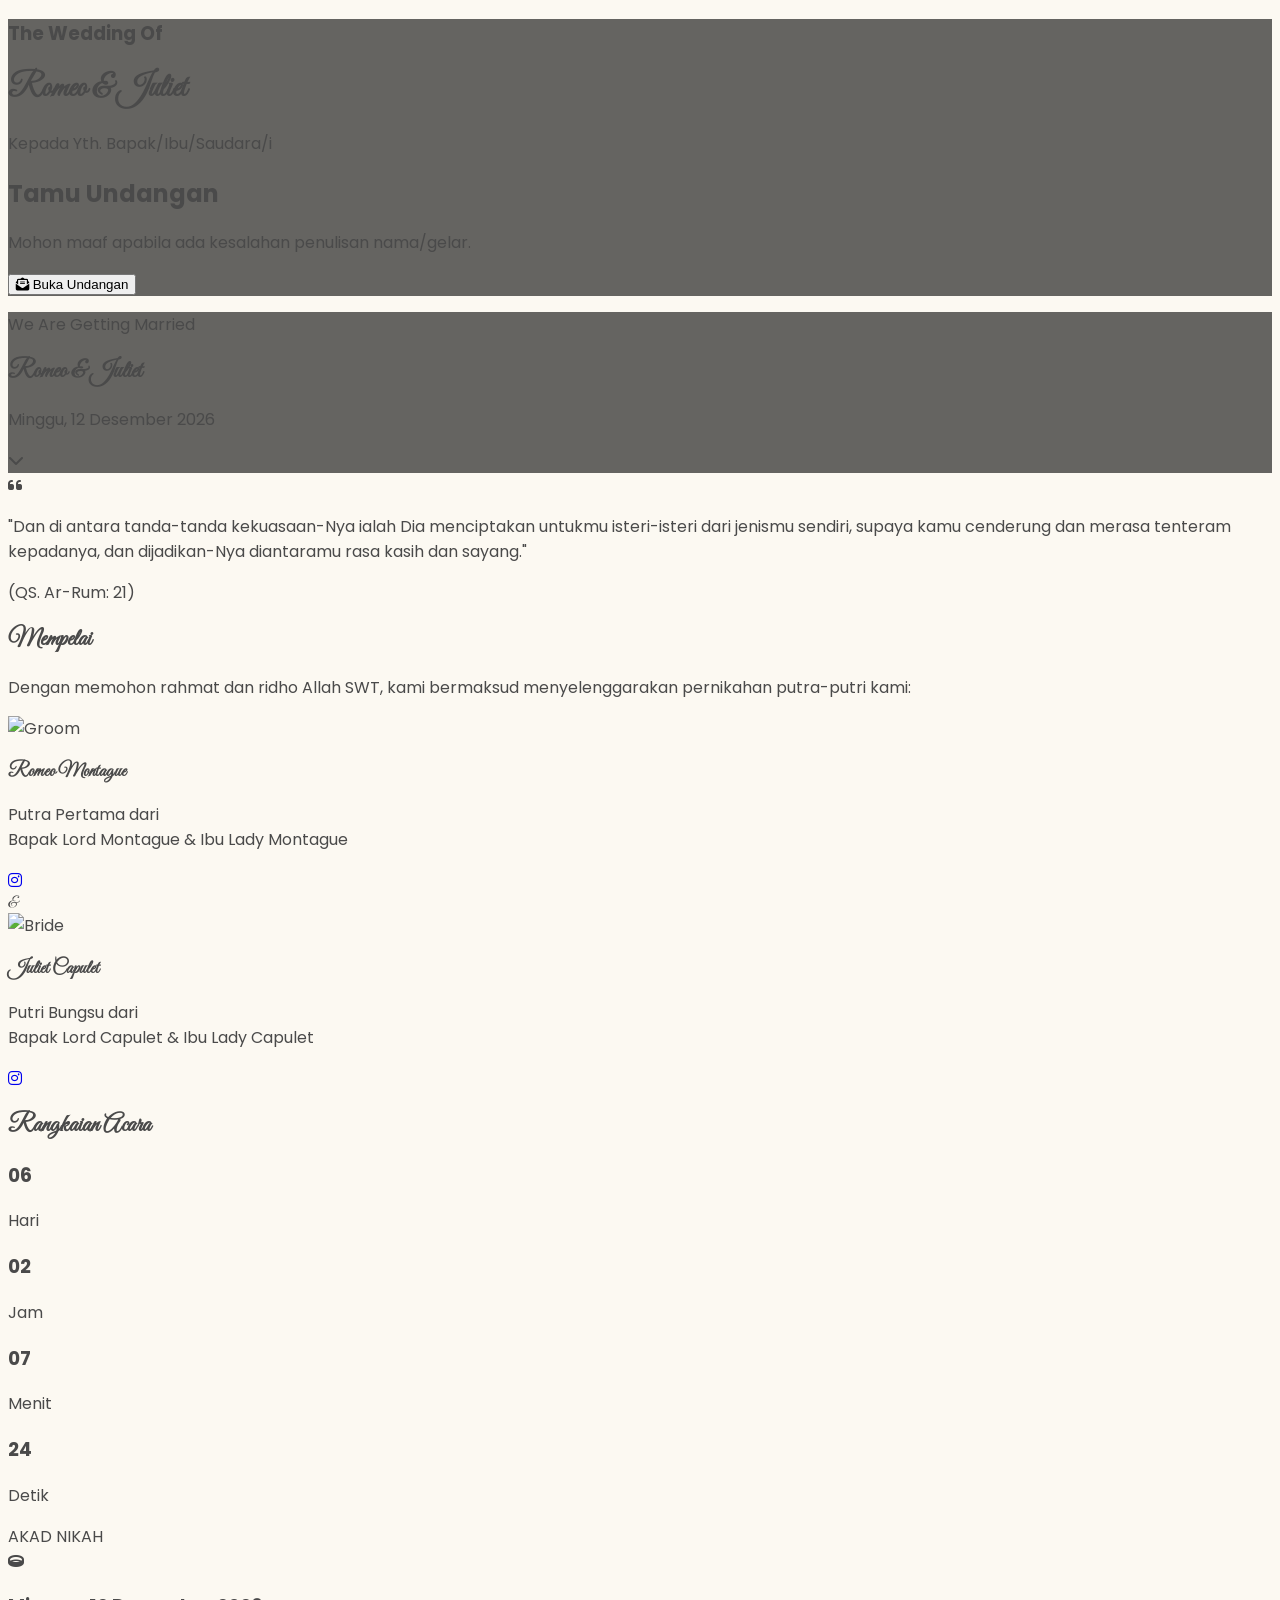
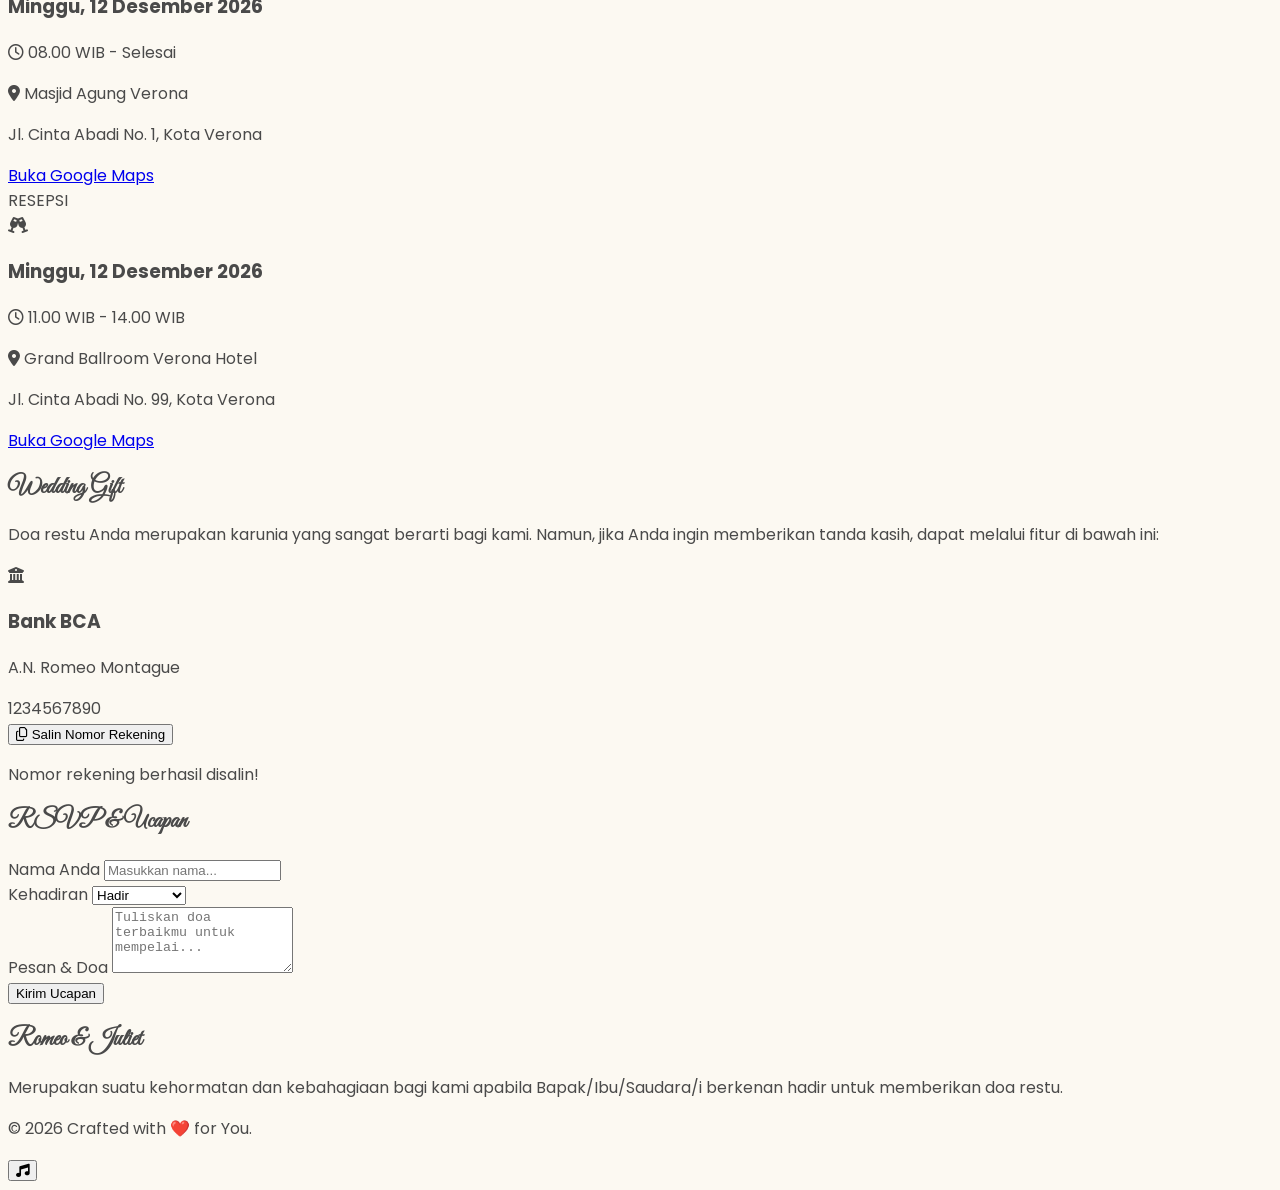
==== commit 2668171e: "Update index.html" ====
--- a/index.html
+++ b/index.html
@@ -1,831 +1,301 @@
 <!DOCTYPE html>
-<html lang="id">
+<html lang="id" class="scroll-smooth">
 <head>
     <meta charset="UTF-8">
     <meta name="viewport" content="width=device-width, initial-scale=1.0">
-    <title>Undangan Pernikahan Adat Jawa</title>
+    <title>Undangan Pernikahan | Romeo & Juliet</title>
+    
+    <!-- Tailwind CSS -->
+    <script src="https://cdn.tailwindcss.com"></script>
+    
+    <!-- Google Fonts -->
+    <link href="https://fonts.googleapis.com/css2?family=Great+Vibes&family=Poppins:wght@300;400;600&display=swap" rel="stylesheet">
+    
+    <!-- AOS Animation -->
+    <link href="https://unpkg.com/aos@2.3.1/dist/aos.css" rel="stylesheet">
+    
+    <!-- FontAwesome Icons -->
+    <link rel="stylesheet" href="https://cdnjs.cloudflare.com/ajax/libs/font-awesome/6.4.0/css/all.min.css">
+
     <style>
-        * {
-            margin: 0;
-            padding: 0;
-            box-sizing: border-box;
-        }
-
-        @keyframes float {
-            0%, 100% { transform: translateY(0px); }
-            50% { transform: translateY(-15px); }
-        }
-
-        @keyframes pulse {
-            0%, 100% { opacity: 1; }
-            50% { opacity: 0.8; }
-        }
-
-        @keyframes glow {
-            0%, 100% { text-shadow: 0 0 8px rgba(184, 134, 11, 0.6), 0 0 15px rgba(218, 165, 32, 0.4); }
-            50% { text-shadow: 0 0 15px rgba(218, 165, 32, 0.8), 0 0 25px rgba(184, 134, 11, 0.6); }
-        }
-
-        @keyframes slideInUp {
-            from {
-                opacity: 0;
-                transform: translateY(30px);
-            }
-            to {
-                opacity: 1;
-                transform: translateY(0);
-            }
-        }
-
-        @keyframes confetti {
-            to {
-                transform: translateY(100vh) rotate(360deg);
-                opacity: 0;
-            }
-        }
-
-        body {
-            font-family: 'Georgia', 'Garamond', serif;
-            background: linear-gradient(135deg, #2c1810 0%, #4a3728 50%, #2c1810 100%);
-            min-height: 100vh;
-            display: flex;
-            justify-content: center;
-            align-items: center;
-            padding: 20px;
-            position: relative;
-            overflow-x: hidden;
-        }
-
-        body::before {
-            content: '';
-            position: fixed;
-            top: 0;
-            left: 0;
-            right: 0;
-            bottom: 0;
-            background-image: 
-                radial-gradient(circle at 20% 50%, rgba(218, 165, 32, 0.08) 0%, transparent 50%),
-                radial-gradient(circle at 80% 80%, rgba(169, 132, 94, 0.08) 0%, transparent 50%);
-            pointer-events: none;
-            z-index: 0;
-        }
-
-        .confetti {
-            position: fixed;
-            pointer-events: none;
-            z-index: 999;
-        }
-
-        .container {
-            background: linear-gradient(135deg, #f5f1e8 0%, #ede6d8 50%, #e8dcc8 100%);
-            box-shadow: 0 25px 80px rgba(0, 0, 0, 0.4), inset 0 0 40px rgba(184, 134, 11, 0.15);
-            border: 10px solid #6b5d4f;
-            border-radius: 15px;
-            max-width: 900px;
-            width: 100%;
-            position: relative;
-            overflow: hidden;
-            animation: slideInUp 0.8s ease-out;
-        }
-
-        .container::before {
-            content: '';
-            position: absolute;
-            top: 0;
-            left: 0;
-            right: 0;
-            bottom: 0;
-            background-image: 
-                repeating-linear-gradient(45deg, transparent, transparent 35px, rgba(107, 93, 79, 0.03) 35px, rgba(107, 93, 79, 0.03) 70px);
-            pointer-events: none;
-        }
-
-        .container::after {
-            content: '';
-            position: absolute;
-            top: 0;
-            left: 0;
-            right: 0;
-            bottom: 0;
-            background: radial-gradient(circle at 30% 50%, rgba(218, 165, 32, 0.04) 0%, transparent 50%);
-            pointer-events: none;
-        }
-
-        .content {
-            position: relative;
-            z-index: 1;
-            padding: 60px 40px;
-        }
-
-        .header-ornament {
-            text-align: center;
-            margin-bottom: 30px;
-            font-size: 48px;
-            color: #6b5d4f;
-            animation: float 3s ease-in-out infinite, glow 2.5s ease-in-out infinite;
-        }
-
-        .title {
-            text-align: center;
-            margin-bottom: 40px;
-            animation: slideInUp 1s ease-out 0.2s both;
-        }
-
-        .title h1 {
-            font-size: 52px;
-            color: #6b5d4f;
-            font-weight: bold;
-            margin-bottom: 15px;
-            text-shadow: 2px 2px 8px rgba(0, 0, 0, 0.15);
-            font-style: italic;
-            letter-spacing: 2px;
-            animation: glow 3s ease-in-out infinite;
-        }
-
-        .title p {
-            font-size: 15px;
-            color: #8b7d6b;
-            font-style: italic;
-            margin: 10px 0;
-            letter-spacing: 0.5px;
-            animation: pulse 3.5s ease-in-out infinite;
-        }
-
-        .divider {
-            height: 3px;
-            background: linear-gradient(90deg, transparent, #c4a76e 30%, #c4a76e 70%, transparent);
-            margin: 30px 0;
-            box-shadow: 0 0 12px rgba(196, 167, 110, 0.3);
-        }
-
-        .opening {
-            text-align: center;
-            margin-bottom: 40px;
-            font-size: 16px;
-            color: #4a423a;
-            line-height: 2;
-            animation: slideInUp 1s ease-out 0.3s both;
-        }
-
-        .opening strong {
-            color: #6b5d4f;
-            font-size: 18px;
-            display: inline-block;
-            animation: glow 2.5s ease-in-out infinite;
-            letter-spacing: 0.5px;
-        }
-
-        .names-section {
-            background: linear-gradient(135deg, rgba(196, 167, 110, 0.1), rgba(169, 132, 94, 0.08));
-            border-left: 6px solid #c4a76e;
-            border-right: 6px solid #b8956a;
-            padding: 45px;
-            margin: 40px 0;
-            border-radius: 8px;
-            box-shadow: inset 0 2px 10px rgba(107, 93, 79, 0.08), 0 0 25px rgba(196, 167, 110, 0.15);
-            animation: slideInUp 1s ease-out 0.4s both;
-        }
-
-        .couple {
-            text-align: center;
-            margin-bottom: 35px;
-            padding: 25px;
-            background: linear-gradient(135deg, rgba(245, 241, 232, 0.8), rgba(237, 230, 216, 0.8));
-            border-radius: 10px;
-            transition: all 0.3s ease;
-        }
-
-        .couple:hover {
-            transform: scale(1.03);
-            box-shadow: 0 8px 25px rgba(196, 167, 110, 0.25);
-        }
-
-        .couple-label {
-            font-size: 13px;
-            color: #8b7d6b;
-            font-style: italic;
-            margin-bottom: 12px;
-            animation: pulse 3.5s ease-in-out infinite;
-            letter-spacing: 1px;
-        }
-
-        .couple-name {
-            font-size: 42px;
-            color: #6b5d4f;
-            font-weight: bold;
-            margin-bottom: 10px;
-            font-style: italic;
-            animation: glow 2.8s ease-in-out infinite;
-            letter-spacing: 1px;
-        }
-
-        .couple-parents {
-            font-size: 12px;
-            color: #7a6d5b;
-            line-height: 1.8;
-        }
-
-        .connector {
-            text-align: center;
-            font-size: 32px;
-            color: #c4a76e;
-            margin: 25px 0;
-            font-weight: bold;
-            animation: float 2.5s ease-in-out infinite, glow 2.5s ease-in-out infinite;
-        }
-
-        .event-section {
-            background: linear-gradient(135deg, rgba(245, 241, 232, 0.7), rgba(237, 230, 216, 0.6));
-            border: 3px dashed #c4a76e;
-            padding: 40px;
-            margin: 30px 0;
-            border-radius: 10px;
-            box-shadow: 0 6px 20px rgba(107, 93, 79, 0.12), 0 0 20px rgba(196, 167, 110, 0.15);
-            animation: slideInUp 1s ease-out both;
-            transition: all 0.3s ease;
-        }
-
-        .event-section:hover {
-            box-shadow: 0 10px 30px rgba(107, 93, 79, 0.18), 0 0 25px rgba(196, 167, 110, 0.2);
-            transform: translateY(-3px);
-        }
-
-        .event-title {
-            font-size: 26px;
-            color: #6b5d4f;
-            font-weight: bold;
-            text-align: center;
-            margin-bottom: 25px;
-            text-decoration: underline;
-            text-decoration-color: #c4a76e;
-            text-underline-offset: 10px;
-            animation: glow 2.5s ease-in-out infinite;
-            letter-spacing: 1px;
-        }
-
-        .event-details {
-            text-align: center;
-            font-size: 15px;
-            color: #4a423a;
-            line-height: 1.9;
-        }
-
-        .event-details strong {
-            color: #6b5d4f;
-            font-size: 17px;
-            animation: glow 2.5s ease-in-out infinite;
-        }
-
-        .detail-row {
-            display: flex;
-            justify-content: center;
-            margin: 15px 0;
-            align-items: center;
-            gap: 20px;
-            animation: slideInUp 0.8s ease-out both;
-        }
-
-        .detail-label {
-            font-weight: 600;
-            color: #c4a76e;
-            min-width: 130px;
-            text-align: right;
-            animation: glow 2.8s ease-in-out infinite;
-        }
-
-        .detail-value {
-            color: #4a423a;
-            text-align: left;
-            font-weight: 500;
-        }
-
-        .location-box {
-            background: linear-gradient(135deg, #faf7f0, #f5f1e8);
-            border: 4px solid #c4a76e;
-            padding: 28px;
-            margin-top: 20px;
-            border-radius: 8px;
-            box-shadow: inset 0 2px 5px rgba(107, 93, 79, 0.08), 0 0 15px rgba(196, 167, 110, 0.2);
-            animation: slideInUp 0.8s ease-out both;
-        }
-
-        .location-name {
-            font-size: 18px;
-            color: #6b5d4f;
-            font-weight: bold;
-            margin-bottom: 12px;
-            text-align: center;
-            animation: glow 2.5s ease-in-out infinite;
-            letter-spacing: 0.5px;
-        }
-
-        .location-address {
-            font-size: 13px;
-            color: #4a423a;
-            line-height: 1.8;
-            text-align: center;
-        }
-
-        .reception-grid {
-            display: grid;
-            grid-template-columns: 1fr 1fr;
-            gap: 25px;
-            margin-top: 20px;
-        }
-
-        @media (max-width: 600px) {
-            .reception-grid {
-                grid-template-columns: 1fr;
-            }
-            .content {
-                padding: 40px 25px;
-            }
-            .title h1 {
-                font-size: 36px;
-            }
-            .couple-name {
-                font-size: 32px;
-            }
-        }
-
-        .reception-item {
-            background: linear-gradient(135deg, rgba(196, 167, 110, 0.08), rgba(184, 149, 102, 0.06));
-            border-left: 5px solid #c4a76e;
-            border-right: 5px solid #b8956a;
-            padding: 22px;
-            border-radius: 6px;
-            box-shadow: 0 4px 12px rgba(196, 167, 110, 0.15);
-            transition: all 0.3s ease;
-            animation: slideInUp 0.8s ease-out both;
-        }
-
-        .reception-item:nth-child(2) {
-            animation-delay: 0.2s;
-        }
-
-        .reception-item:hover {
-            transform: translateY(-5px);
-            box-shadow: 0 8px 20px rgba(196, 167, 110, 0.25);
-        }
-
-        .reception-item strong {
-            color: #6b5d4f;
-            display: block;
-            margin-bottom: 10px;
-            font-size: 16px;
-            animation: glow 2.8s ease-in-out infinite;
-        }
-
-        .reception-item span {
-            color: #4a423a;
-            font-size: 13px;
-            display: block;
-            line-height: 1.7;
-        }
-
-        .special-request {
-            background: linear-gradient(135deg, #faf7f0, #f5f1e8);
-            border: 4px solid #c4a76e;
-            padding: 35px;
-            margin: 35px 0;
-            border-radius: 8px;
-            text-align: center;
-            box-shadow: 0 6px 20px rgba(196, 167, 110, 0.2), inset 0 0 15px rgba(196, 167, 110, 0.1);
-            animation: slideInUp 1s ease-out both;
-            position: relative;
-        }
-
-        .special-request::before {
-            content: '✦ ❀ ✦';
-            position: absolute;
-            top: -18px;
-            left: 50%;
-            transform: translateX(-50%);
-            font-size: 24px;
-            color: #6b5d4f;
-            background: linear-gradient(135deg, #faf7f0, #f5f1e8);
-            padding: 0 15px;
-            animation: glow 2.5s ease-in-out infinite;
-        }
-
-        .special-request h3 {
-            font-size: 20px;
-            color: #6b5d4f;
-            margin-bottom: 18px;
-            font-weight: bold;
-            animation: glow 2.5s ease-in-out infinite;
-            letter-spacing: 0.5px;
-        }
-
-        .special-request p {
-            font-size: 14px;
-            color: #4a423a;
-            line-height: 1.8;
-            margin-bottom: 12px;
-        }
-
-        .covid-protocol {
-            background: linear-gradient(135deg, rgba(196, 167, 110, 0.08), rgba(169, 132, 94, 0.06));
-            border-left: 6px solid #c4a76e;
-            border-right: 6px solid #b8956a;
-            padding: 28px;
-            margin: 30px 0;
-            border-radius: 8px;
-            font-size: 13px;
-            color: #4a423a;
-            line-height: 1.9;
-            box-shadow: 0 0 15px rgba(196, 167, 110, 0.15);
-            animation: slideInUp 1s ease-out both;
-        }
-
-        .covid-protocol strong {
-            color: #6b5d4f;
-            display: block;
-            margin-bottom: 12px;
-            font-size: 15px;
-            animation: glow 2.5s ease-in-out infinite;
-        }
-
-        .footer {
-            text-align: center;
-            margin-top: 50px;
-            padding-top: 35px;
-            border-top: 3px solid #c4a76e;
-            animation: slideInUp 1s ease-out both;
-        }
-
-        .footer-text {
-            font-size: 14px;
-            color: #6b5d4f;
-            margin-bottom: 18px;
-            line-height: 1.9;
-        }
-
-        .footer-ornament {
-            font-size: 32px;
-            color: #6b5d4f;
-            margin: 22px 0;
-            animation: float 3.5s ease-in-out infinite, glow 2.5s ease-in-out infinite;
-        }
-
-        .blessing {
-            font-size: 15px;
-            color: #6b5d4f;
-            font-style: italic;
-            margin: 25px 0;
-            line-height: 1.9;
-            animation: slideInUp 1s ease-out both;
-        }
-
-        .closing-name {
-            font-size: 15px;
-            color: #4a423a;
-            margin-top: 25px;
-            font-weight: bold;
-            animation: slideInUp 1s ease-out both;
-        }
-
-        .ornament-top-left,
-        .ornament-top-right,
-        .ornament-bottom-left,
-        .ornament-bottom-right {
-            position: absolute;
-            font-size: 36px;
-            color: rgba(196, 167, 110, 0.25);
-            z-index: 0;
-            animation: float 4s ease-in-out infinite, pulse 3.5s ease-in-out infinite;
-        }
-
-        .ornament-top-left {
-            top: 15px;
-            left: 15px;
-            animation-delay: 0s;
-        }
-
-        .ornament-top-right {
-            top: 15px;
-            right: 15px;
-            animation-delay: 0.5s;
-        }
-
-        .ornament-bottom-left {
-            bottom: 15px;
-            left: 15px;
-            animation-delay: 1s;
-        }
-
-        .ornament-bottom-right {
-            bottom: 15px;
-            right: 15px;
-            animation-delay: 1.5s;
-        }
-
-        .flower-decoration {
-            text-align: center;
-            font-size: 28px;
-            color: #6b5d4f;
-            margin: 28px 0;
-            animation: float 3.5s ease-in-out infinite;
-        }
-
-        .flower-decoration:nth-of-type(1) { animation-delay: 0s; }
-        .flower-decoration:nth-of-type(2) { animation-delay: 0.5s; }
-        .flower-decoration:nth-of-type(3) { animation-delay: 1s; }
-
-        .rsvp-section {
-            background: linear-gradient(135deg, #faf7f0, #f5f1e8);
-            border: 4px double #c4a76e;
-            padding: 35px;
-            margin: 30px 0;
-            border-radius: 8px;
-            text-align: center;
-            box-shadow: 0 6px 20px rgba(196, 167, 110, 0.2), inset 0 0 15px rgba(196, 167, 110, 0.1);
-            animation: slideInUp 1s ease-out both;
-        }
-
-        .rsvp-section h3 {
-            font-size: 22px;
-            color: #6b5d4f;
-            margin-bottom: 18px;
-            font-weight: bold;
-            animation: glow 2.5s ease-in-out infinite;
-            letter-spacing: 0.5px;
-        }
-
-        .rsvp-details {
-            font-size: 14px;
-            color: #4a423a;
-            line-height: 1.9;
-            margin: 12px 0;
-        }
-
-        .highlight {
-            background: linear-gradient(120deg, #c4a76e, #b8956a);
-            padding: 6px 12px;
-            border-radius: 5px;
-            color: #fff;
-            font-weight: bold;
-            display: inline-block;
-            box-shadow: 0 3px 10px rgba(196, 167, 110, 0.4);
-            animation: glow 2.5s ease-in-out infinite;
-        }
+        /* Custom Styles */
+        body { font-family: 'Poppins', sans-serif; overflow: hidden; background-color: #fcf9f2; color: #4a4a4a; }
+        .font-aesthetic { font-family: 'Great Vibes', cursive; }
+        .bg-cover-img { background: linear-gradient(rgba(0,0,0,0.6), rgba(0,0,0,0.6)), url('https://images.unsplash.com/photo-1519741497674-611481863552?auto=format&fit=crop&w=1920&q=80') center/cover; }
+        .bg-pattern { background-image: url('https://www.transparenttextures.com/patterns/stardust.png'); }
+        
+        /* Overlay Cover */
+        #cover { transition: transform 1s ease-in-out; z-index: 50; }
+        .cover-open { transform: translateY(-100vh); }
+        
+        /* Floating Music Button */
+        .music-btn { animation: spin 4s linear infinite; }
+        @keyframes spin { 100% { transform: rotate(360deg); } }
+        .music-paused { animation-play-state: paused; }
     </style>
 </head>
-<body>
-    <div class="container">
-        <div class="ornament-top-left">✦</div>
-        <div class="ornament-top-right">✦</div>
-        <div class="ornament-bottom-left">✦</div>
-        <div class="ornament-bottom-right">✦</div>
-
-        <div class="content">
-            <div class="header-ornament">❀ ✦ ❀</div>
-
-            <div class="title">
-                <p>Dengan Nama Allah yang Maha Pengasih Lagi Maha Penyayang</p>
-                <h1>UNDANGAN PERNIKAHAN</h1>
-                <p>Upacara Adat Jawa yang Mulia dan Berkah</p>
-            </div>
-
-            <div class="divider"></div>
-
-            <div class="opening">
-                <p>Assalamu'alaikum Warahmatullahi Wabarakatuh</p>
-                <strong>Segenap Keluarga Besar dengan Hormat dan Sebaik-baiknya Kami Undang Saudara/I</strong>
-                <p>untuk menghadiri Acara Pernikahan Putra/Putri Kami yang akan dilaksanakan dengan Adat Istiadat Jawa yang Otentik, Berkah, dan Meriah</p>
-            </div>
-
-            <div class="flower-decoration">🌸 ❀ 🌹</div>
-
-            <div class="names-section">
-                <div class="couple">
-                    <div class="couple-label">✨ Putra Kami Yang Berbahagia ✨</div>
-                    <div class="couple-name">AHMAD NURDYANTO WIJAYA, S.E.</div>
-                    <div class="couple-parents">
-                        Putra dari<br>
-                        <strong>Bapak Ir. H. Sugiyanto Wijaya, M.Sc.</strong> & <strong>Ibu Hj. Siti Nurjannah</strong><br>
-                        Dari Yogyakarta, Daerah Istimewa Yogyakarta
-                    </div>
-                </div>
-
-                <div class="connector">💕 dengan 💕</div>
-
-                <div class="couple">
-                    <div class="couple-label">✨ Putri Kami Yang Dimuliakan ✨</div>
-                    <div class="couple-name">RATIH KUSUMA WARDANI, S.H.</div>
-                    <div class="couple-parents">
-                        Putri dari<br>
-                        <strong>Bapak Drs. H. Mahmud Suwoto</strong> & <strong>Ibu Hj. Dwi Astuti Rahmawati</strong><br>
-                        Dari Surakarta, Jawa Tengah
-                    </div>
-                </div>
-            </div>
-
-            <div class="flower-decoration">🌸 ❀ 🌹</div>
-
-            <!-- AKAD NIKAH SECTION -->
-            <div class="event-section">
-                <div class="event-title">🕌 UPACARA AKAD NIKAH 🕌</div>
-                <div class="event-details">
-                    <div class="detail-row">
-                        <span class="detail-label">📅 HARI, TANGGAL</span>
-                        <span class="detail-value">Jumat, 14 Agustus 2026</span>
-                    </div>
-                    <div class="detail-row">
-                        <span class="detail-label">⏰ WAKTU</span>
-                        <span class="detail-value">Pukul 08.00 - 10.30 WIB</span>
-                    </div>
-                    <div class="detail-row">
-                        <span class="detail-label">📍 TEMPAT</span>
-                        <span class="detail-value">Rumah Pengantin Perempuan</span>
-                    </div>
-                </div>
-
-                <div class="location-box">
-                    <div class="location-name">💫 Pendopo Besar Yogyakarta 💫</div>
-                    <div class="location-address">
-                        Jalan Malioboro No. 45<br>
-                        Kelurahan Brintik, Kecamatan Kraton<br>
-                        Kota Yogyakarta, DI Yogyakarta 55233<br>
-                        <strong>Telepon: (0274) 555-0145</strong>
-                    </div>
-                </div>
-            </div>
-
-            <!-- RESEPSI SECTION -->
-            <div class="event-section">
-                <div class="event-title">🎉 RESEPSI PERNIKAHAN & PERAYAAN ADAT JAWA 🎉</div>
+<body class="antialiased">
+
+    <!-- BGM Audio (Ganti link src dengan lagu pilihanmu) -->
+    <audio id="bg-music" loop>
+        <source src="https://www.soundhelix.com/examples/mp3/SoundHelix-Song-1.mp3" type="audio/mpeg">
+    </audio>
+
+    <!-- SAMPUL UNDANGAN (OVERLAY) -->
+    <div id="cover" class="fixed inset-0 bg-cover-img text-white flex flex-col justify-center items-center text-center p-6">
+        <h3 class="text-xl tracking-widest mb-4 uppercase">The Wedding Of</h3>
+        <h1 class="font-aesthetic text-6xl md:text-8xl mb-6 text-yellow-500">Romeo & Juliet</h1>
+        <p class="mb-2">Kepada Yth. Bapak/Ibu/Saudara/i</p>
+        <h2 class="text-2xl font-bold mb-8">Tamu Undangan</h2>
+        <p class="text-sm italic mb-8 max-w-md">Mohon maaf apabila ada kesalahan penulisan nama/gelar.</p>
+        <button onclick="openInvitation()" class="bg-yellow-600 hover:bg-yellow-700 text-white font-bold py-3 px-8 rounded-full transition flex items-center gap-2 shadow-lg animate-bounce">
+            <i class="fa-solid fa-envelope-open-text"></i> Buka Undangan
+        </button>
+    </div>
+
+    <!-- MAIN CONTENT (Sembunyi sebelum cover dibuka) -->
+    <main id="main-content" class="hidden bg-pattern">
+        
+        <!-- Hero Section -->
+        <section id="home" class="min-h-screen flex flex-col justify-center items-center text-center bg-cover-img text-white p-6 relative">
+            <div data-aos="zoom-in" data-aos-duration="1500">
+                <p class="text-lg tracking-[0.3em] mb-4 uppercase">We Are Getting Married</p>
+                <h1 class="font-aesthetic text-7xl md:text-9xl mb-4 text-yellow-500">Romeo & Juliet</h1>
+                <p class="text-xl mt-4 border-t border-b border-yellow-500 py-2 inline-block">Minggu, 12 Desember 2026</p>
+            </div>
+            
+            <!-- Mouse Scroll Indicator -->
+            <div class="absolute bottom-10 animate-bounce">
+                <i class="fa-solid fa-chevron-down text-3xl text-yellow-500"></i>
+            </div>
+        </section>
+
+        <!-- Quotes Section -->
+        <section class="py-20 px-6 text-center max-w-4xl mx-auto" data-aos="fade-up">
+            <i class="fa-solid fa-quote-left text-4xl text-yellow-600 mb-6 opacity-50"></i>
+            <p class="text-lg italic text-gray-700 leading-relaxed">"Dan di antara tanda-tanda kekuasaan-Nya ialah Dia menciptakan untukmu isteri-isteri dari jenismu sendiri, supaya kamu cenderung dan merasa tenteram kepadanya, dan dijadikan-Nya diantaramu rasa kasih dan sayang."</p>
+            <p class="mt-4 font-bold text-yellow-700">(QS. Ar-Rum: 21)</p>
+        </section>
+
+        <!-- Couple Section -->
+        <section id="couple" class="py-20 bg-white">
+            <div class="container mx-auto px-6">
+                <div class="text-center mb-16" data-aos="fade-up">
+                    <h2 class="font-aesthetic text-5xl text-yellow-700 mb-2">Mempelai</h2>
+                    <p class="text-gray-500">Dengan memohon rahmat dan ridho Allah SWT, kami bermaksud menyelenggarakan pernikahan putra-putri kami:</p>
+                </div>
+
+                <div class="flex flex-col md:flex-row justify-center items-center gap-12">
+                    <!-- Groom -->
+                    <div class="text-center" data-aos="fade-right">
+                        <img src="https://images.unsplash.com/photo-1506794778202-cad84cf45f1d?auto=format&fit=crop&w=300&h=300&q=80" alt="Groom" class="w-48 h-48 rounded-full object-cover border-4 border-yellow-500 mx-auto mb-6 shadow-xl">
+                        <h3 class="font-aesthetic text-4xl text-yellow-700 mb-2">Romeo Montague</h3>
+                        <p class="text-gray-600 mb-4">Putra Pertama dari<br><span class="font-bold">Bapak Lord Montague & Ibu Lady Montague</span></p>
+                        <a href="#" class="text-yellow-600 text-xl hover:text-yellow-800"><i class="fa-brands fa-instagram"></i></a>
+                    </div>
+
+                    <div class="font-aesthetic text-6xl text-yellow-500 hidden md:block" data-aos="zoom-in">&</div>
+
+                    <!-- Bride -->
+                    <div class="text-center" data-aos="fade-left">
+                        <img src="https://images.unsplash.com/photo-1544005313-94ddf0286df2?auto=format&fit=crop&w=300&h=300&q=80" alt="Bride" class="w-48 h-48 rounded-full object-cover border-4 border-yellow-500 mx-auto mb-6 shadow-xl">
+                        <h3 class="font-aesthetic text-4xl text-yellow-700 mb-2">Juliet Capulet</h3>
+                        <p class="text-gray-600 mb-4">Putri Bungsu dari<br><span class="font-bold">Bapak Lord Capulet & Ibu Lady Capulet</span></p>
+                        <a href="#" class="text-yellow-600 text-xl hover:text-yellow-800"><i class="fa-brands fa-instagram"></i></a>
+                    </div>
+                </div>
+            </div>
+        </section>
+
+        <!-- Event & Countdown Section -->
+        <section id="event" class="py-20 px-6 bg-[#f7f3e8]">
+            <div class="max-w-5xl mx-auto text-center">
+                <h2 class="font-aesthetic text-5xl text-yellow-700 mb-10" data-aos="fade-down">Rangkaian Acara</h2>
                 
-                <div class="reception-grid">
-                    <div class="reception-item">
-                        <strong>🌅 RESEPSI PAGI</strong>
-                        <span>Hari: Jumat, 14 Agustus 2026</span>
-                        <span>Waktu: 11.00 - 15.00 WIB</span>
-                        <span>Acara: Jamuan Makan Siang, Tari-tarian Tradisional Jawa, dan Upacara Persembahan</span>
-                    </div>
-                    <div class="reception-item">
-                        <strong>🌙 RESEPSI MALAM</strong>
-                        <span>Hari: Jumat, 14 Agustus 2026</span>
-                        <span>Waktu: 18.00 - 23.30 WIB</span>
-                        <span>Acara: Jamuan Makan Malam, Musik Gambus, Tarian Modern, dan Pertunjukan Wayang Kulit</span>
-                    </div>
-                </div>
-
-                <div class="location-box">
-                    <div class="location-name">💫 GEDUNG KESENIAN YOGYAKARTA INDAH 💫</div>
-                    <div class="location-address">
-                        Jalan Ahmad Yani No. 123<br>
-                        Kompleks Taman Budaya Yogyakarta<br>
-                        Kelurahan Ngadiwinatan, Kecamatan Mantrijeron<br>
-                        Kota Yogyakarta, DI Yogyakarta 55231<br>
-                        <strong>Telepon: (0274) 555-0200 | WhatsApp: +62 812-3456-7890</strong>
-                    </div>
-                </div>
-            </div>
-
-            <!-- CEREMONIAL EVENTS -->
-            <div class="event-section">
-                <div class="event-title">🎭 RANGKAIAN ACARA ADAT JAWA YANG ISTIMEWA 🎭</div>
-                <div class="event-details">
-                    <p><strong>🌙 Hari Kamis, 13 Agustus 2026 (H-1):</strong></p>
-                    <p>Upacara Midodareni (Pertapaan Pengantin) - Pukul 19.00 WIB di Rumah Pengantin Perempuan. Diiringi dengan Tembang Jawa Tradisional, Bedug, dan Doa Berkah untuk Pengantin.</p>
-                    
-                    <div style="margin: 20px 0; border-top: 3px solid #c4a76e; border-bottom: 3px solid #c4a76e; padding: 18px 0; background: rgba(196, 167, 110, 0.08); border-radius: 8px;">
-                        <p><strong>✨ Hari Jumat, 14 Agustus 2026:</strong></p>
-                        <p>🕌 <strong>Pukul 08.00-10.30 WIB:</strong> Akad Nikah dengan Ijab Kabul Islami Jawa<br>
-                        🎭 <strong>Pukul 11.00-15.00 WIB:</strong> Resepsi Pagi dengan Siraman (Mandi Berkah Pengantin), Payas Pengantin (Perias Pengantin), Upacara Sungkeman (Penghormatan kepada Orang Tua)<br>
-                        🌾 <strong>Pukul 15.00-17.00 WIB:</strong> Istirahat dan Persiapan Resepsi Malam<br>
-                        🌃 <strong>Pukul 18.00-23.30 WIB:</strong> Resepsi Malam dengan Pertunjukan Wayang Kulit, Tari Rakyat Jawa, dan Hiburan Musik Tradisional</p>
-                    </div>
-
-                    <p><strong>🌅 Sabtu, 15 Agustus 2026 (H+1):</strong></p>
-                    <p>Upacara Srah-srahan (Turun Temurun) dan Temu Keluarga Besar di Rumah Pengantin Laki-laki. Diiringi dengan Hidangan Istimewa dan Doa Syukuran untuk Kebahagiaan Pasangan Muda.</p>
-                </div>
-            </div>
-
-            <div class="flower-decoration">🌸 ❀ 🌹</div>
-
-            <!-- SPECIAL REQUESTS -->
-            <div class="special-request">
-                <h3>🙏 PERMINTAAN KHUSUS YANG MULIA 🙏</h3>
-                <p><strong>Kepada Saudara/I yang Terhormat,</strong></p>
-                <p>Demi menjaga kemeriahan dan keindahan Upacara Adat Jawa kami yang istimewa, dengan segala hormat kami mohon:</p>
-                <p>
-                    ✦ Pakaian resmi/formal atau mengenakan pakaian tradisional Jawa (Batik, Kebaya, atau Pakaian Adat) yang bernuansa<br>
-                    ✦ Tidak membawa hadiah dalam bentuk barang logam yang berat atau peralatan elektronik<br>
-                    ✦ Menghormati dan mengikuti setiap rangkaian acara yang telah direncanakan<br>
-                    ✦ Menjaga ketertiban dan kesopanan selama acara berlangsung<br>
-                    ✦ Menggunakan bahasa yang halus dan tata krama Jawa dalam berkomunikasi dengan Keluarga Besar Pengantin
-                </p>
-            </div>
-
-            <!-- RSVP SECTION -->
-            <div class="rsvp-section">
-                <h3>📮 KONFIRMASI KEHADIRAN (RSVP) 📮</h3>
-                <div class="rsvp-details">
-                    <p>Kami dengan tulus mengharapkan konfirmasi kehadiran Saudara/I selambat-lambatnya tanggal <span class="highlight">7 Agustus 2026</span></p>
-                    <p><strong>Hubungi:</strong><br>
-                    📱 <strong>Panitia Penyelenggara:</strong> +62 812-3456-7890 (Ario Wijaya)<br>
-                    📧 <strong>Email:</strong> pernikahan.ahmad.ratih@gmail.com<br>
-                    💬 <strong>WhatsApp:</strong> @AhmadRatihWedding2026</p>
-                </div>
-            </div>
-
-            <!-- COVID PROTOCOL -->
-            <div class="covid-protocol">
-                <strong>⚠️ PROTOKOL KESEHATAN DAN KEAMANAN</strong>
-                <p>Dalam rangka menjaga kesehatan dan keselamatan semua undangan, kami dengan hormat memohon:</p>
-                <p>✓ Tamu yang telah divaksin 3x (Booster) atau terbukti negatif rapid/PCR dalam 3 hari sebelum acara dapat hadir tanpa pembatasan<br>
-                ✓ Menyiapkan masker cadangan untuk acara indoor<br>
-                ✓ Mengikuti protokol kebersihan yang berlaku di tempat acara (hand sanitizer, thermal check)<br>
-                ✓ Menjaga jarak minimal 1 meter dalam area berkumpul<br>
-                ✓ Bagi yang merasa tidak sehat, kami hormati untuk tidak hadir demi kesehatan bersama</p>
-            </div>
-
-            <!-- ACCOMMODATION & TRAVEL INFO -->
-            <div class="event-section">
-                <div class="event-title">ℹ️ INFORMASI AKOMODASI & TRANSPORTASI</div>
-                <div class="event-details">
-                    <p><strong>🏨 Untuk Tamu yang Datang dari Luar Kota:</strong></p>
-                    
-                    <div style="margin: 20px 0; text-align: left; background: linear-gradient(135deg, rgba(196, 167, 110, 0.08), rgba(169, 132, 94, 0.06)); padding: 18px; border-radius: 6px; border-left: 4px solid #c4a76e; border-right: 4px solid #b8956a;">
-                        <p><strong>🏨 REKOMENDASI HOTEL BERBINTANG:</strong></p>
-                        <p>• Hotel Bintang Lima Yogyakarta - Jl. Malioboro (Jarak: 2 km dari Lokasi Acara)<br>
-                        • Hyatt Regency Yogyakarta - Jl. Kusumanegara (Jarak: 5 km)<br>
-                        • Sheraton Yogyakarta - Kompleks Taman Budaya (Jarak: 1 km)<br>
-                        • The Alila Yogyakarta - Jl. Jend. Ahmad Yani (Jarak: 2 km)<br>
-                        <br>
-                        <strong>💰 Hubungi Panitia untuk Paket Akomodasi Khusus dengan Harga Spesial</strong></p>
-                    </div>
-
-                    <p style="margin-top: 15px;"><strong>🚕 TRANSPORTASI:</strong></p>
-                    <p>✓ Kami menyediakan layanan antar-jemput gratis dari Bandara YIA dan Stasiun Tugu untuk tamu undangan. Silakan konfirmasi kedatangan Anda terlebih dahulu kepada panitia.</p>
-                </div>
-            </div>
-
-            <!-- FINAL BLESSING -->
-            <div class="footer">
-                <div class="flower-decoration">❀ ✦ ❀</div>
-
-                <div class="blessing">
-                    <p>"Bahwa dalam Kehidupan Pernikahan ini, terdapat berkah dari Allah SWT, kedua mempelai akan menjalani kehidupan baru dengan cinta kasih yang mendalam, saling menghormati, dan mendukung dalam setiap langkah kehidupan. Semoga pernikahan ini menjadi awal dari kebahagiaan yang abadi dan penuh dengan berkah."</p>
-                </div>
-
-                <div class="footer-text">
-                    <p>Dengan penuh harapan dan doa, kami mengundang Saudara/I untuk merayakan momen sakral ini bersama kami.</p>
-                    <p>Kehadiran dan doa restu dari Saudara/I adalah kebahagiaan dan kehormatan terbesar bagi kami.</p>
-                    <p><strong>✨ Terima kasih atas perhatian dan dukungan yang luar biasa. ✨</strong></p>
-                </div>
-
-                <div class="footer-ornament">✦ ❀ ✦</div>
-
-                <div class="closing-name">
-                    <p>Hormat dan Kasih Sayang,</p>
-                    <p style="margin-top: 30px;">Keluarga Besar Wijaya & Suwoto</p>
-                    <p style="font-size: 14px; font-style: italic; margin-top: 20px;">Ahmad Nurdyanto Wijaya & Ratih Kusuma Wardani</p>
-                </div>
-
-                <div class="footer-ornament">✦ ❀ ✦</div>
-
-                <p style="font-size: 12px; color: #999; margin-top: 30px;">
-                    Undangan ini dibuat dengan sepenuh hati untuk menghormati Anda dan merayakan momen terindah dalam hidup kami. 
-                    Terima kasih telah menjadi bagian dari perjalanan hidup kami.
-                </p>
-            </div>
-        </div>
-    </div>
-
+                <!-- Countdown -->
+                <div class="flex justify-center gap-4 mb-16" data-aos="zoom-in">
+                    <div class="bg-white p-4 rounded-lg shadow-md w-20 md:w-24 border-t-4 border-yellow-500"><h3 id="days" class="text-3xl font-bold text-gray-800">00</h3><p class="text-xs text-gray-500 uppercase">Hari</p></div>
+                    <div class="bg-white p-4 rounded-lg shadow-md w-20 md:w-24 border-t-4 border-yellow-500"><h3 id="hours" class="text-3xl font-bold text-gray-800">00</h3><p class="text-xs text-gray-500 uppercase">Jam</p></div>
+                    <div class="bg-white p-4 rounded-lg shadow-md w-20 md:w-24 border-t-4 border-yellow-500"><h3 id="minutes" class="text-3xl font-bold text-gray-800">00</h3><p class="text-xs text-gray-500 uppercase">Menit</p></div>
+                    <div class="bg-white p-4 rounded-lg shadow-md w-20 md:w-24 border-t-4 border-yellow-500"><h3 id="seconds" class="text-3xl font-bold text-gray-800">00</h3><p class="text-xs text-gray-500 uppercase">Detik</p></div>
+                </div>
+
+                <!-- Event Cards -->
+                <div class="grid md:grid-cols-2 gap-8 text-left">
+                    <!-- Akad Card -->
+                    <div class="bg-white rounded-2xl p-8 shadow-lg border border-gray-100 relative overflow-hidden" data-aos="fade-right">
+                        <div class="absolute top-0 right-0 bg-yellow-500 text-white px-4 py-1 rounded-bl-xl text-sm font-bold">AKAD NIKAH</div>
+                        <i class="fa-solid fa-ring text-4xl text-yellow-600 mb-4"></i>
+                        <h3 class="text-2xl font-bold text-gray-800 mb-2">Minggu, 12 Desember 2026</h3>
+                        <p class="text-gray-600 mb-4"><i class="fa-regular fa-clock text-yellow-500 w-5"></i> 08.00 WIB - Selesai</p>
+                        <p class="text-gray-800 font-semibold"><i class="fa-solid fa-location-dot text-yellow-500 w-5"></i> Masjid Agung Verona</p>
+                        <p class="text-sm text-gray-500 mb-6">Jl. Cinta Abadi No. 1, Kota Verona</p>
+                        <a href="https://maps.google.com" target="_blank" class="block w-full text-center border-2 border-yellow-500 text-yellow-600 hover:bg-yellow-500 hover:text-white py-2 rounded-lg transition">Buka Google Maps</a>
+                    </div>
+
+                    <!-- Resepsi Card -->
+                    <div class="bg-white rounded-2xl p-8 shadow-lg border border-gray-100 relative overflow-hidden" data-aos="fade-left">
+                        <div class="absolute top-0 right-0 bg-yellow-700 text-white px-4 py-1 rounded-bl-xl text-sm font-bold">RESEPSI</div>
+                        <i class="fa-solid fa-champagne-glasses text-4xl text-yellow-600 mb-4"></i>
+                        <h3 class="text-2xl font-bold text-gray-800 mb-2">Minggu, 12 Desember 2026</h3>
+                        <p class="text-gray-600 mb-4"><i class="fa-regular fa-clock text-yellow-500 w-5"></i> 11.00 WIB - 14.00 WIB</p>
+                        <p class="text-gray-800 font-semibold"><i class="fa-solid fa-location-dot text-yellow-500 w-5"></i> Grand Ballroom Verona Hotel</p>
+                        <p class="text-sm text-gray-500 mb-6">Jl. Cinta Abadi No. 99, Kota Verona</p>
+                        <a href="https://maps.google.com" target="_blank" class="block w-full text-center border-2 border-yellow-500 text-yellow-600 hover:bg-yellow-500 hover:text-white py-2 rounded-lg transition">Buka Google Maps</a>
+                    </div>
+                </div>
+            </div>
+        </section>
+
+        <!-- Digital Envelope / Gift Section -->
+        <section id="gift" class="py-20 bg-white px-6">
+            <div class="max-w-2xl mx-auto text-center">
+                <h2 class="font-aesthetic text-5xl text-yellow-700 mb-6" data-aos="fade-up">Wedding Gift</h2>
+                <p class="text-gray-600 mb-10" data-aos="fade-up">Doa restu Anda merupakan karunia yang sangat berarti bagi kami. Namun, jika Anda ingin memberikan tanda kasih, dapat melalui fitur di bawah ini:</p>
+                
+                <div class="bg-gray-50 rounded-2xl p-6 shadow-inner border" data-aos="zoom-in">
+                    <i class="fa-solid fa-building-columns text-3xl text-blue-600 mb-4"></i>
+                    <h3 class="font-bold text-xl text-gray-800">Bank BCA</h3>
+                    <p class="text-gray-600 mb-1">A.N. Romeo Montague</p>
+                    <div class="flex items-center justify-center gap-2 mt-4">
+                        <span id="rek-bca" class="text-2xl font-mono text-gray-800 bg-white px-4 py-2 border rounded-lg">1234567890</span>
+                    </div>
+                    <button onclick="copyRekening()" class="mt-4 bg-gray-800 hover:bg-black text-white px-6 py-2 rounded-full text-sm transition">
+                        <i class="fa-regular fa-copy"></i> Salin Nomor Rekening
+                    </button>
+                    <p id="copy-msg" class="text-green-500 text-sm mt-2 hidden">Nomor rekening berhasil disalin!</p>
+                </div>
+            </div>
+        </section>
+
+        <!-- RSVP & Wishes Section -->
+        <section id="rsvp" class="py-20 px-6 bg-[#f7f3e8]">
+            <div class="max-w-3xl mx-auto bg-white rounded-2xl shadow-xl overflow-hidden" data-aos="fade-up">
+                <div class="bg-yellow-600 p-6 text-center text-white">
+                    <h2 class="text-3xl font-aesthetic">RSVP & Ucapan</h2>
+                </div>
+                <div class="p-8">
+                    <form onsubmit="event.preventDefault(); alert('Pesan terkirim! (Simulasi)');">
+                        <div class="mb-4">
+                            <label class="block text-gray-700 text-sm font-bold mb-2">Nama Anda</label>
+                            <input type="text" class="w-full px-3 py-2 border border-gray-300 rounded-lg focus:outline-none focus:border-yellow-500" placeholder="Masukkan nama..." required>
+                        </div>
+                        <div class="mb-4">
+                            <label class="block text-gray-700 text-sm font-bold mb-2">Kehadiran</label>
+                            <select class="w-full px-3 py-2 border border-gray-300 rounded-lg focus:outline-none focus:border-yellow-500">
+                                <option>Hadir</option>
+                                <option>Tidak Hadir</option>
+                                <option>Masih Ragu</option>
+                            </select>
+                        </div>
+                        <div class="mb-6">
+                            <label class="block text-gray-700 text-sm font-bold mb-2">Pesan & Doa</label>
+                            <textarea rows="4" class="w-full px-3 py-2 border border-gray-300 rounded-lg focus:outline-none focus:border-yellow-500" placeholder="Tuliskan doa terbaikmu untuk mempelai..." required></textarea>
+                        </div>
+                        <button type="submit" class="w-full bg-yellow-600 hover:bg-yellow-700 text-white font-bold py-3 px-4 rounded-lg transition">Kirim Ucapan</button>
+                    </form>
+                </div>
+            </div>
+        </section>
+
+        <!-- Footer -->
+        <footer class="bg-gray-900 text-gray-400 py-10 text-center">
+            <h2 class="font-aesthetic text-4xl text-yellow-500 mb-4">Romeo & Juliet</h2>
+            <p class="text-sm">Merupakan suatu kehormatan dan kebahagiaan bagi kami apabila Bapak/Ibu/Saudara/i berkenan hadir untuk memberikan doa restu.</p>
+            <p class="mt-8 text-xs opacity-50">&copy; 2026 Crafted with ❤️ for You.</p>
+        </footer>
+
+    </main>
+
+    <!-- Floating Music Toggle -->
+    <button id="music-toggle" class="hidden fixed bottom-6 right-6 bg-yellow-600 text-white w-12 h-12 rounded-full shadow-2xl flex items-center justify-center z-40 music-btn">
+        <i class="fa-solid fa-music"></i>
+    </button>
+
+    <!-- Scripts -->
+    <script src="https://unpkg.com/aos@2.3.1/dist/aos.js"></script>
     <script>
-        // Ciptakan efek confetti yang jatuh
-        function createConfetti() {
-            const confettiCount = 25;
-            for (let i = 0; i < confettiCount; i++) {
-                const confetti = document.createElement('div');
-                confetti.className = 'confetti';
-                confetti.innerHTML = ['🎉', '✨', '💕', '🌸', '✦', '❀', '🌹'][Math.floor(Math.random() * 7)];
-                confetti.style.left = Math.random() * 100 + '%';
-                confetti.style.top = '-10px';
-                confetti.style.fontSize = Math.random() * 12 + 18 + 'px';
-                confetti.style.opacity = Math.random() * 0.4 + 0.6;
-                confetti.style.animation = `confetti ${Math.random() * 3 + 3.5}s ease-in forwards`;
-                document.body.appendChild(confetti);
-
-                // Hapus elemen setelah animasi selesai
-                setTimeout(() => confetti.remove(), 6000);
+        // Inisialisasi Animasi AOS
+        AOS.init({ once: true });
+
+        // Logic Buka Undangan
+        const cover = document.getElementById('cover');
+        const mainContent = document.getElementById('main-content');
+        const bgMusic = document.getElementById('bg-music');
+        const musicToggle = document.getElementById('music-toggle');
+        const musicIcon = musicToggle.querySelector('i');
+        let isPlaying = false;
+
+        function openInvitation() {
+            // Hilangkan overlay ke atas
+            cover.classList.add('cover-open');
+            document.body.style.overflow = 'auto'; // Kembalikan scroll
+            mainContent.classList.remove('hidden');
+            
+            // Tunda hilangnya elemen dari DOM agar animasi selesai
+            setTimeout(() => {
+                cover.style.display = 'none';
+            }, 1000);
+
+            // Play music & tampilkan tombol
+            playMusic();
+            musicToggle.classList.remove('hidden');
+        }
+
+        // Logic Toggle Musik
+        function playMusic() {
+            bgMusic.play().catch(()=> console.log("Auto-play diblokir browser"));
+            isPlaying = true;
+            musicToggle.classList.remove('music-paused');
+            musicIcon.classList.remove('fa-volume-xmark');
+            musicIcon.classList.add('fa-music');
+        }
+
+        function pauseMusic() {
+            bgMusic.pause();
+            isPlaying = false;
+            musicToggle.classList.add('music-paused');
+            musicIcon.classList.remove('fa-music');
+            musicIcon.classList.add('fa-volume-xmark');
+        }
+
+        musicToggle.addEventListener('click', () => {
+            isPlaying ? pauseMusic() : playMusic();
+        });
+
+        // Logic Copy Rekening
+        function copyRekening() {
+            const rekText = document.getElementById("rek-bca").innerText;
+            navigator.clipboard.writeText(rekText);
+            const msg = document.getElementById("copy-msg");
+            msg.classList.remove("hidden");
+            setTimeout(() => msg.classList.add("hidden"), 3000);
+        }
+
+        // Logic Countdown (Target: 12 Desember 2026)
+        const countDownDate = new Date("Dec 12, 2026 08:00:00").getTime();
+        const x = setInterval(function() {
+            const now = new Date().getTime();
+            const distance = countDownDate - now;
+
+            const days = Math.floor(distance / (1000 * 60 * 60 * 24));
+            const hours = Math.floor((distance % (1000 * 60 * 60 * 24)) / (1000 * 60 * 60));
+            const minutes = Math.floor((distance % (1000 * 60 * 60)) / (1000 * 60));
+            const seconds = Math.floor((distance % (1000 * 60)) / 1000);
+
+            document.getElementById("days").innerText = days.toString().padStart(2, '0');
+            document.getElementById("hours").innerText = hours.toString().padStart(2, '0');
+            document.getElementById("minutes").innerText = minutes.toString().padStart(2, '0');
+            document.getElementById("seconds").innerText = seconds.toString().padStart(2, '0');
+
+            if (distance < 0) {
+                clearInterval(x);
+                document.getElementById("days").innerText = "00";
+                document.getElementById("hours").innerText = "00";
+                document.getElementById("minutes").innerText = "00";
+                document.getElementById("seconds").innerText = "00";
             }
-        }
-
-        // Jalankan confetti setiap 4 detik
-        setInterval(createConfetti, 4000);
-
-        // Jalankan confetti pertama kali saat halaman dimuat
-        createConfetti();
-
-        // Tambahkan efek interaksi saat mengarahkan mouse ke container
-        const container = document.querySelector('.container');
-        container.addEventListener('mouseenter', () => {
-            createConfetti();
-        });
+        }, 1000);
     </script>
 </body>
-</html>+</html>
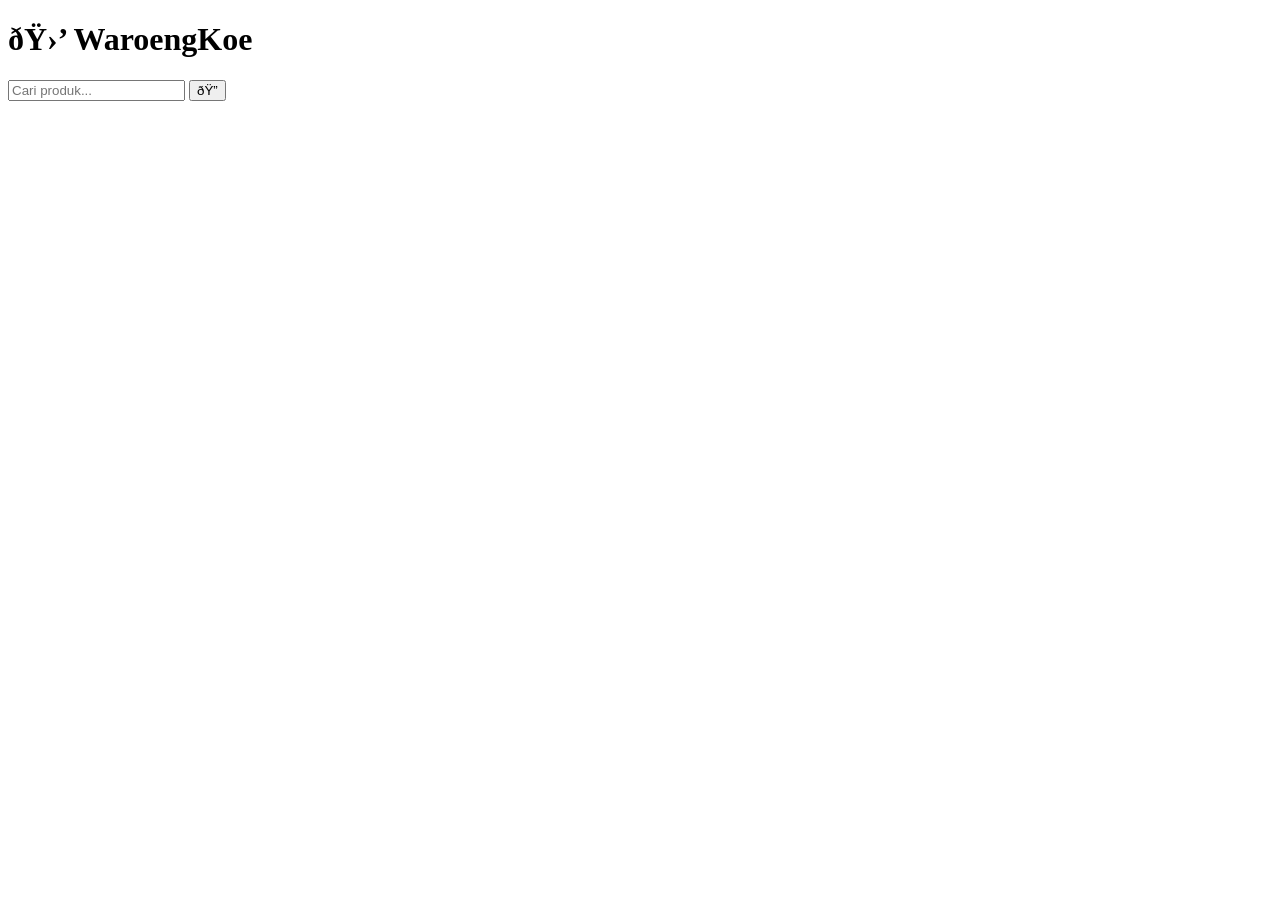
==== commit 7f6a3571: "Update index.html" ====
--- a/index.html
+++ b/index.html
@@ -1,301 +1,18 @@
 <!DOCTYPE html>
-<html lang="id" class="scroll-smooth">
+<html lang="id">
 <head>
     <meta charset="UTF-8">
     <meta name="viewport" content="width=device-width, initial-scale=1.0">
-    <title>Undangan Pernikahan | Romeo & Juliet</title>
-    
-    <!-- Tailwind CSS -->
-    <script src="https://cdn.tailwindcss.com"></script>
-    
-    <!-- Google Fonts -->
-    <link href="https://fonts.googleapis.com/css2?family=Great+Vibes&family=Poppins:wght@300;400;600&display=swap" rel="stylesheet">
-    
-    <!-- AOS Animation -->
-    <link href="https://unpkg.com/aos@2.3.1/dist/aos.css" rel="stylesheet">
-    
-    <!-- FontAwesome Icons -->
-    <link rel="stylesheet" href="https://cdnjs.cloudflare.com/ajax/libs/font-awesome/6.4.0/css/all.min.css">
-
-    <style>
-        /* Custom Styles */
-        body { font-family: 'Poppins', sans-serif; overflow: hidden; background-color: #fcf9f2; color: #4a4a4a; }
-        .font-aesthetic { font-family: 'Great Vibes', cursive; }
-        .bg-cover-img { background: linear-gradient(rgba(0,0,0,0.6), rgba(0,0,0,0.6)), url('https://images.unsplash.com/photo-1519741497674-611481863552?auto=format&fit=crop&w=1920&q=80') center/cover; }
-        .bg-pattern { background-image: url('https://www.transparenttextures.com/patterns/stardust.png'); }
-        
-        /* Overlay Cover */
-        #cover { transition: transform 1s ease-in-out; z-index: 50; }
-        .cover-open { transform: translateY(-100vh); }
-        
-        /* Floating Music Button */
-        .music-btn { animation: spin 4s linear infinite; }
-        @keyframes spin { 100% { transform: rotate(360deg); } }
-        .music-paused { animation-play-state: paused; }
-    </style>
+    <title>WaroengKoe - Online</title>
+    <link rel="stylesheet" href="style.css">
 </head>
-<body class="antialiased">
-
-    <!-- BGM Audio (Ganti link src dengan lagu pilihanmu) -->
-    <audio id="bg-music" loop>
-        <source src="https://www.soundhelix.com/examples/mp3/SoundHelix-Song-1.mp3" type="audio/mpeg">
-    </audio>
-
-    <!-- SAMPUL UNDANGAN (OVERLAY) -->
-    <div id="cover" class="fixed inset-0 bg-cover-img text-white flex flex-col justify-center items-center text-center p-6">
-        <h3 class="text-xl tracking-widest mb-4 uppercase">The Wedding Of</h3>
-        <h1 class="font-aesthetic text-6xl md:text-8xl mb-6 text-yellow-500">Romeo & Juliet</h1>
-        <p class="mb-2">Kepada Yth. Bapak/Ibu/Saudara/i</p>
-        <h2 class="text-2xl font-bold mb-8">Tamu Undangan</h2>
-        <p class="text-sm italic mb-8 max-w-md">Mohon maaf apabila ada kesalahan penulisan nama/gelar.</p>
-        <button onclick="openInvitation()" class="bg-yellow-600 hover:bg-yellow-700 text-white font-bold py-3 px-8 rounded-full transition flex items-center gap-2 shadow-lg animate-bounce">
-            <i class="fa-solid fa-envelope-open-text"></i> Buka Undangan
-        </button>
-    </div>
-
-    <!-- MAIN CONTENT (Sembunyi sebelum cover dibuka) -->
-    <main id="main-content" class="hidden bg-pattern">
-        
-        <!-- Hero Section -->
-        <section id="home" class="min-h-screen flex flex-col justify-center items-center text-center bg-cover-img text-white p-6 relative">
-            <div data-aos="zoom-in" data-aos-duration="1500">
-                <p class="text-lg tracking-[0.3em] mb-4 uppercase">We Are Getting Married</p>
-                <h1 class="font-aesthetic text-7xl md:text-9xl mb-4 text-yellow-500">Romeo & Juliet</h1>
-                <p class="text-xl mt-4 border-t border-b border-yellow-500 py-2 inline-block">Minggu, 12 Desember 2026</p>
+<body>
+    <!-- Header -->
+    <header class="header">
+        <div class="container">
+            <div class="logo">
+                <h1>ðŸ›’ WaroengKoe</h1>
             </div>
-            
-            <!-- Mouse Scroll Indicator -->
-            <div class="absolute bottom-10 animate-bounce">
-                <i class="fa-solid fa-chevron-down text-3xl text-yellow-500"></i>
-            </div>
-        </section>
-
-        <!-- Quotes Section -->
-        <section class="py-20 px-6 text-center max-w-4xl mx-auto" data-aos="fade-up">
-            <i class="fa-solid fa-quote-left text-4xl text-yellow-600 mb-6 opacity-50"></i>
-            <p class="text-lg italic text-gray-700 leading-relaxed">"Dan di antara tanda-tanda kekuasaan-Nya ialah Dia menciptakan untukmu isteri-isteri dari jenismu sendiri, supaya kamu cenderung dan merasa tenteram kepadanya, dan dijadikan-Nya diantaramu rasa kasih dan sayang."</p>
-            <p class="mt-4 font-bold text-yellow-700">(QS. Ar-Rum: 21)</p>
-        </section>
-
-        <!-- Couple Section -->
-        <section id="couple" class="py-20 bg-white">
-            <div class="container mx-auto px-6">
-                <div class="text-center mb-16" data-aos="fade-up">
-                    <h2 class="font-aesthetic text-5xl text-yellow-700 mb-2">Mempelai</h2>
-                    <p class="text-gray-500">Dengan memohon rahmat dan ridho Allah SWT, kami bermaksud menyelenggarakan pernikahan putra-putri kami:</p>
-                </div>
-
-                <div class="flex flex-col md:flex-row justify-center items-center gap-12">
-                    <!-- Groom -->
-                    <div class="text-center" data-aos="fade-right">
-                        <img src="https://images.unsplash.com/photo-1506794778202-cad84cf45f1d?auto=format&fit=crop&w=300&h=300&q=80" alt="Groom" class="w-48 h-48 rounded-full object-cover border-4 border-yellow-500 mx-auto mb-6 shadow-xl">
-                        <h3 class="font-aesthetic text-4xl text-yellow-700 mb-2">Romeo Montague</h3>
-                        <p class="text-gray-600 mb-4">Putra Pertama dari<br><span class="font-bold">Bapak Lord Montague & Ibu Lady Montague</span></p>
-                        <a href="#" class="text-yellow-600 text-xl hover:text-yellow-800"><i class="fa-brands fa-instagram"></i></a>
-                    </div>
-
-                    <div class="font-aesthetic text-6xl text-yellow-500 hidden md:block" data-aos="zoom-in">&</div>
-
-                    <!-- Bride -->
-                    <div class="text-center" data-aos="fade-left">
-                        <img src="https://images.unsplash.com/photo-1544005313-94ddf0286df2?auto=format&fit=crop&w=300&h=300&q=80" alt="Bride" class="w-48 h-48 rounded-full object-cover border-4 border-yellow-500 mx-auto mb-6 shadow-xl">
-                        <h3 class="font-aesthetic text-4xl text-yellow-700 mb-2">Juliet Capulet</h3>
-                        <p class="text-gray-600 mb-4">Putri Bungsu dari<br><span class="font-bold">Bapak Lord Capulet & Ibu Lady Capulet</span></p>
-                        <a href="#" class="text-yellow-600 text-xl hover:text-yellow-800"><i class="fa-brands fa-instagram"></i></a>
-                    </div>
-                </div>
-            </div>
-        </section>
-
-        <!-- Event & Countdown Section -->
-        <section id="event" class="py-20 px-6 bg-[#f7f3e8]">
-            <div class="max-w-5xl mx-auto text-center">
-                <h2 class="font-aesthetic text-5xl text-yellow-700 mb-10" data-aos="fade-down">Rangkaian Acara</h2>
-                
-                <!-- Countdown -->
-                <div class="flex justify-center gap-4 mb-16" data-aos="zoom-in">
-                    <div class="bg-white p-4 rounded-lg shadow-md w-20 md:w-24 border-t-4 border-yellow-500"><h3 id="days" class="text-3xl font-bold text-gray-800">00</h3><p class="text-xs text-gray-500 uppercase">Hari</p></div>
-                    <div class="bg-white p-4 rounded-lg shadow-md w-20 md:w-24 border-t-4 border-yellow-500"><h3 id="hours" class="text-3xl font-bold text-gray-800">00</h3><p class="text-xs text-gray-500 uppercase">Jam</p></div>
-                    <div class="bg-white p-4 rounded-lg shadow-md w-20 md:w-24 border-t-4 border-yellow-500"><h3 id="minutes" class="text-3xl font-bold text-gray-800">00</h3><p class="text-xs text-gray-500 uppercase">Menit</p></div>
-                    <div class="bg-white p-4 rounded-lg shadow-md w-20 md:w-24 border-t-4 border-yellow-500"><h3 id="seconds" class="text-3xl font-bold text-gray-800">00</h3><p class="text-xs text-gray-500 uppercase">Detik</p></div>
-                </div>
-
-                <!-- Event Cards -->
-                <div class="grid md:grid-cols-2 gap-8 text-left">
-                    <!-- Akad Card -->
-                    <div class="bg-white rounded-2xl p-8 shadow-lg border border-gray-100 relative overflow-hidden" data-aos="fade-right">
-                        <div class="absolute top-0 right-0 bg-yellow-500 text-white px-4 py-1 rounded-bl-xl text-sm font-bold">AKAD NIKAH</div>
-                        <i class="fa-solid fa-ring text-4xl text-yellow-600 mb-4"></i>
-                        <h3 class="text-2xl font-bold text-gray-800 mb-2">Minggu, 12 Desember 2026</h3>
-                        <p class="text-gray-600 mb-4"><i class="fa-regular fa-clock text-yellow-500 w-5"></i> 08.00 WIB - Selesai</p>
-                        <p class="text-gray-800 font-semibold"><i class="fa-solid fa-location-dot text-yellow-500 w-5"></i> Masjid Agung Verona</p>
-                        <p class="text-sm text-gray-500 mb-6">Jl. Cinta Abadi No. 1, Kota Verona</p>
-                        <a href="https://maps.google.com" target="_blank" class="block w-full text-center border-2 border-yellow-500 text-yellow-600 hover:bg-yellow-500 hover:text-white py-2 rounded-lg transition">Buka Google Maps</a>
-                    </div>
-
-                    <!-- Resepsi Card -->
-                    <div class="bg-white rounded-2xl p-8 shadow-lg border border-gray-100 relative overflow-hidden" data-aos="fade-left">
-                        <div class="absolute top-0 right-0 bg-yellow-700 text-white px-4 py-1 rounded-bl-xl text-sm font-bold">RESEPSI</div>
-                        <i class="fa-solid fa-champagne-glasses text-4xl text-yellow-600 mb-4"></i>
-                        <h3 class="text-2xl font-bold text-gray-800 mb-2">Minggu, 12 Desember 2026</h3>
-                        <p class="text-gray-600 mb-4"><i class="fa-regular fa-clock text-yellow-500 w-5"></i> 11.00 WIB - 14.00 WIB</p>
-                        <p class="text-gray-800 font-semibold"><i class="fa-solid fa-location-dot text-yellow-500 w-5"></i> Grand Ballroom Verona Hotel</p>
-                        <p class="text-sm text-gray-500 mb-6">Jl. Cinta Abadi No. 99, Kota Verona</p>
-                        <a href="https://maps.google.com" target="_blank" class="block w-full text-center border-2 border-yellow-500 text-yellow-600 hover:bg-yellow-500 hover:text-white py-2 rounded-lg transition">Buka Google Maps</a>
-                    </div>
-                </div>
-            </div>
-        </section>
-
-        <!-- Digital Envelope / Gift Section -->
-        <section id="gift" class="py-20 bg-white px-6">
-            <div class="max-w-2xl mx-auto text-center">
-                <h2 class="font-aesthetic text-5xl text-yellow-700 mb-6" data-aos="fade-up">Wedding Gift</h2>
-                <p class="text-gray-600 mb-10" data-aos="fade-up">Doa restu Anda merupakan karunia yang sangat berarti bagi kami. Namun, jika Anda ingin memberikan tanda kasih, dapat melalui fitur di bawah ini:</p>
-                
-                <div class="bg-gray-50 rounded-2xl p-6 shadow-inner border" data-aos="zoom-in">
-                    <i class="fa-solid fa-building-columns text-3xl text-blue-600 mb-4"></i>
-                    <h3 class="font-bold text-xl text-gray-800">Bank BCA</h3>
-                    <p class="text-gray-600 mb-1">A.N. Romeo Montague</p>
-                    <div class="flex items-center justify-center gap-2 mt-4">
-                        <span id="rek-bca" class="text-2xl font-mono text-gray-800 bg-white px-4 py-2 border rounded-lg">1234567890</span>
-                    </div>
-                    <button onclick="copyRekening()" class="mt-4 bg-gray-800 hover:bg-black text-white px-6 py-2 rounded-full text-sm transition">
-                        <i class="fa-regular fa-copy"></i> Salin Nomor Rekening
-                    </button>
-                    <p id="copy-msg" class="text-green-500 text-sm mt-2 hidden">Nomor rekening berhasil disalin!</p>
-                </div>
-            </div>
-        </section>
-
-        <!-- RSVP & Wishes Section -->
-        <section id="rsvp" class="py-20 px-6 bg-[#f7f3e8]">
-            <div class="max-w-3xl mx-auto bg-white rounded-2xl shadow-xl overflow-hidden" data-aos="fade-up">
-                <div class="bg-yellow-600 p-6 text-center text-white">
-                    <h2 class="text-3xl font-aesthetic">RSVP & Ucapan</h2>
-                </div>
-                <div class="p-8">
-                    <form onsubmit="event.preventDefault(); alert('Pesan terkirim! (Simulasi)');">
-                        <div class="mb-4">
-                            <label class="block text-gray-700 text-sm font-bold mb-2">Nama Anda</label>
-                            <input type="text" class="w-full px-3 py-2 border border-gray-300 rounded-lg focus:outline-none focus:border-yellow-500" placeholder="Masukkan nama..." required>
-                        </div>
-                        <div class="mb-4">
-                            <label class="block text-gray-700 text-sm font-bold mb-2">Kehadiran</label>
-                            <select class="w-full px-3 py-2 border border-gray-300 rounded-lg focus:outline-none focus:border-yellow-500">
-                                <option>Hadir</option>
-                                <option>Tidak Hadir</option>
-                                <option>Masih Ragu</option>
-                            </select>
-                        </div>
-                        <div class="mb-6">
-                            <label class="block text-gray-700 text-sm font-bold mb-2">Pesan & Doa</label>
-                            <textarea rows="4" class="w-full px-3 py-2 border border-gray-300 rounded-lg focus:outline-none focus:border-yellow-500" placeholder="Tuliskan doa terbaikmu untuk mempelai..." required></textarea>
-                        </div>
-                        <button type="submit" class="w-full bg-yellow-600 hover:bg-yellow-700 text-white font-bold py-3 px-4 rounded-lg transition">Kirim Ucapan</button>
-                    </form>
-                </div>
-            </div>
-        </section>
-
-        <!-- Footer -->
-        <footer class="bg-gray-900 text-gray-400 py-10 text-center">
-            <h2 class="font-aesthetic text-4xl text-yellow-500 mb-4">Romeo & Juliet</h2>
-            <p class="text-sm">Merupakan suatu kehormatan dan kebahagiaan bagi kami apabila Bapak/Ibu/Saudara/i berkenan hadir untuk memberikan doa restu.</p>
-            <p class="mt-8 text-xs opacity-50">&copy; 2026 Crafted with ❤️ for You.</p>
-        </footer>
-
-    </main>
-
-    <!-- Floating Music Toggle -->
-    <button id="music-toggle" class="hidden fixed bottom-6 right-6 bg-yellow-600 text-white w-12 h-12 rounded-full shadow-2xl flex items-center justify-center z-40 music-btn">
-        <i class="fa-solid fa-music"></i>
-    </button>
-
-    <!-- Scripts -->
-    <script src="https://unpkg.com/aos@2.3.1/dist/aos.js"></script>
-    <script>
-        // Inisialisasi Animasi AOS
-        AOS.init({ once: true });
-
-        // Logic Buka Undangan
-        const cover = document.getElementById('cover');
-        const mainContent = document.getElementById('main-content');
-        const bgMusic = document.getElementById('bg-music');
-        const musicToggle = document.getElementById('music-toggle');
-        const musicIcon = musicToggle.querySelector('i');
-        let isPlaying = false;
-
-        function openInvitation() {
-            // Hilangkan overlay ke atas
-            cover.classList.add('cover-open');
-            document.body.style.overflow = 'auto'; // Kembalikan scroll
-            mainContent.classList.remove('hidden');
-            
-            // Tunda hilangnya elemen dari DOM agar animasi selesai
-            setTimeout(() => {
-                cover.style.display = 'none';
-            }, 1000);
-
-            // Play music & tampilkan tombol
-            playMusic();
-            musicToggle.classList.remove('hidden');
-        }
-
-        // Logic Toggle Musik
-        function playMusic() {
-            bgMusic.play().catch(()=> console.log("Auto-play diblokir browser"));
-            isPlaying = true;
-            musicToggle.classList.remove('music-paused');
-            musicIcon.classList.remove('fa-volume-xmark');
-            musicIcon.classList.add('fa-music');
-        }
-
-        function pauseMusic() {
-            bgMusic.pause();
-            isPlaying = false;
-            musicToggle.classList.add('music-paused');
-            musicIcon.classList.remove('fa-music');
-            musicIcon.classList.add('fa-volume-xmark');
-        }
-
-        musicToggle.addEventListener('click', () => {
-            isPlaying ? pauseMusic() : playMusic();
-        });
-
-        // Logic Copy Rekening
-        function copyRekening() {
-            const rekText = document.getElementById("rek-bca").innerText;
-            navigator.clipboard.writeText(rekText);
-            const msg = document.getElementById("copy-msg");
-            msg.classList.remove("hidden");
-            setTimeout(() => msg.classList.add("hidden"), 3000);
-        }
-
-        // Logic Countdown (Target: 12 Desember 2026)
-        const countDownDate = new Date("Dec 12, 2026 08:00:00").getTime();
-        const x = setInterval(function() {
-            const now = new Date().getTime();
-            const distance = countDownDate - now;
-
-            const days = Math.floor(distance / (1000 * 60 * 60 * 24));
-            const hours = Math.floor((distance % (1000 * 60 * 60 * 24)) / (1000 * 60 * 60));
-            const minutes = Math.floor((distance % (1000 * 60 * 60)) / (1000 * 60));
-            const seconds = Math.floor((distance % (1000 * 60)) / 1000);
-
-            document.getElementById("days").innerText = days.toString().padStart(2, '0');
-            document.getElementById("hours").innerText = hours.toString().padStart(2, '0');
-            document.getElementById("minutes").innerText = minutes.toString().padStart(2, '0');
-            document.getElementById("seconds").innerText = seconds.toString().padStart(2, '0');
-
-            if (distance < 0) {
-                clearInterval(x);
-                document.getElementById("days").innerText = "00";
-                document.getElementById("hours").innerText = "00";
-                document.getElementById("minutes").innerText = "00";
-                document.getElementById("seconds").innerText = "00";
-            }
-        }, 1000);
-    </script>
-</body>
-</html>
+            <div class="search-box">
+                <input type="text" id="searchInput" placeholder="Cari produk...">
+                <button onclick="searchProduct()">ðŸ”
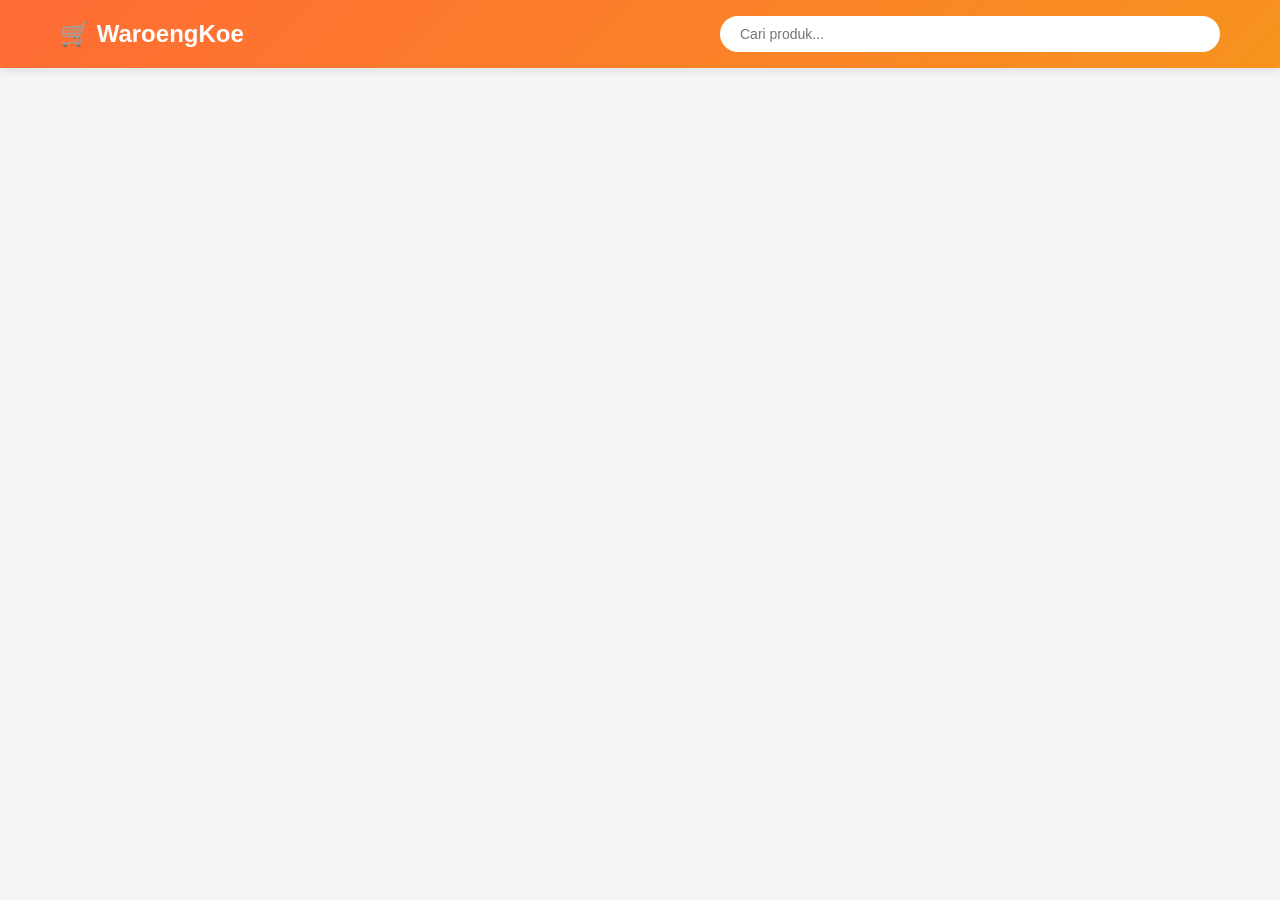
==== commit 112b5eb3: "Update index.html" ====
--- a/index.html
+++ b/index.html
@@ -11,8 +11,8 @@
     <header class="header">
         <div class="container">
             <div class="logo">
-                <h1>ðŸ›’ WaroengKoe</h1>
+                <h1>🛒 WaroengKoe</h1>
             </div>
             <div class="search-box">
                 <input type="text" id="searchInput" placeholder="Cari produk...">
-                <button onclick="searchProduct()">ðŸ”
+                <button onclick="searchProduct()"🔍”
--- a/style.css
+++ b/style.css
@@ -0,0 +1,560 @@
+/* Reset & Base */
+* {
+    margin: 0;
+    padding: 0;
+    box-sizing: border-box;
+}
+
+body {
+    font-family: -apple-system, BlinkMacSystemFont, 'Segoe UI', Roboto, Oxygen, Ubuntu, Cantarell, sans-serif;
+    background-color: #f5f5f5;
+    color: #333;
+    line-height: 1.6;
+}
+
+.container {
+    max-width: 1200px;
+    margin: 0 auto;
+    padding: 0 20px;
+}
+
+/* Header */
+.header {
+    background: linear-gradient(135deg, #ff6b35 0%, #f7931e 100%);
+    color: white;
+    padding: 15px 0;
+    position: sticky;
+    top: 0;
+    z-index: 100;
+    box-shadow: 0 2px 10px rgba(0,0,0,0.1);
+}
+
+.header .container {
+    display: flex;
+    justify-content: space-between;
+    align-items: center;
+    gap: 20px;
+}
+
+.logo h1 {
+    font-size: 1.5rem;
+    font-weight: 700;
+}
+
+.search-box {
+    flex: 1;
+    max-width: 500px;
+    display: flex;
+    background: white;
+    border-radius: 25px;
+    overflow: hidden;
+}
+
+.search-box input {
+    flex: 1;
+    border: none;
+    padding: 10px 20px;
+    outline: none;
+    font-size: 14px;
+}
+
+.search-box button {
+    background: #ff6b35;
+    color: white;
+    border: none;
+    padding: 10px 20px;
+    cursor: pointer;
+    font-size: 16px;
+}
+
+.search-box button:hover {
+    background: #e55a2b;
+}
+
+.cart-icon {
+    position: relative;
+    cursor: pointer;
+    font-size: 24px;
+    padding: 8px;
+    transition: transform 0.2s;
+}
+
+.cart-icon:hover {
+    transform: scale(1.1);
+}
+
+.cart-count {
+    position: absolute;
+    top: 0;
+    right: 0;
+    background: #ff4444;
+    color: white;
+    font-size: 12px;
+    font-weight: bold;
+    width: 20px;
+    height: 20px;
+    border-radius: 50%;
+    display: flex;
+    align-items: center;
+    justify-content: center;
+}
+
+/* Banner */
+.banner {
+    background: linear-gradient(135deg, #ff6b35 0%, #f7931e 100%);
+    color: white;
+    padding: 60px 0;
+    text-align: center;
+    margin-bottom: 30px;
+}
+
+.banner-content h2 {
+    font-size: 2.5rem;
+    margin-bottom: 10px;
+}
+
+.banner-content p {
+    font-size: 1.2rem;
+    margin-bottom: 25px;
+    opacity: 0.95;
+}
+
+.btn-primary {
+    background: white;
+    color: #ff6b35;
+    border: none;
+    padding: 15px 40px;
+    font-size: 16px;
+    font-weight: bold;
+    border-radius: 30px;
+    cursor: pointer;
+    transition: all 0.3s;
+}
+
+.btn-primary:hover {
+    transform: translateY(-2px);
+    box-shadow: 0 5px 20px rgba(0,0,0,0.2);
+}
+
+/* Categories */
+.categories {
+    margin-bottom: 30px;
+}
+
+.category-list {
+    display: flex;
+    gap: 10px;
+    flex-wrap: wrap;
+    justify-content: center;
+}
+
+.category-btn {
+    background: white;
+    border: 2px solid #e0e0e0;
+    padding: 10px 25px;
+    border-radius: 25px;
+    cursor: pointer;
+    font-size: 14px;
+    font-weight: 500;
+    transition: all 0.3s;
+}
+
+.category-btn:hover {
+    border-color: #ff6b35;
+    color: #ff6b35;
+}
+
+.category-btn.active {
+    background: #ff6b35;
+    color: white;
+    border-color: #ff6b35;
+}
+
+/* Products */
+.products {
+    padding: 30px 0;
+}
+
+.section-title {
+    text-align: center;
+    margin-bottom: 30px;
+    font-size: 1.8rem;
+    color: #333;
+}
+
+.product-grid {
+    display: grid;
+    grid-template-columns: repeat(auto-fill, minmax(250px, 1fr));
+    gap: 20px;
+}
+
+.product-card {
+    background: white;
+    border-radius: 12px;
+    overflow: hidden;
+    box-shadow: 0 2px 8px rgba(0,0,0,0.1);
+    transition: all 0.3s;
+    cursor: pointer;
+}
+
+.product-card:hover {
+    transform: translateY(-5px);
+    box-shadow: 0 8px 25px rgba(0,0,0,0.15);
+}
+
+.product-image {
+    width: 100%;
+    height: 200px;
+    background: linear-gradient(135deg, #f5f5f5 0%, #e8e8e8 100%);
+    display: flex;
+    align-items: center;
+    justify-content: center;
+    font-size: 60px;
+}
+
+.product-info {
+    padding: 15px;
+}
+
+.product-name {
+    font-size: 14px;
+    font-weight: 600;
+    margin-bottom: 8px;
+    color: #333;
+    line-height: 1.4;
+    height: 40px;
+    overflow: hidden;
+}
+
+.product-price {
+    color: #ff6b35;
+    font-size: 18px;
+    font-weight: bold;
+    margin-bottom: 8px;
+}
+
+.product-original-price {
+    color: #999;
+    font-size: 12px;
+    text-decoration: line-through;
+    margin-bottom: 8px;
+}
+
+.product-rating {
+    display: flex;
+    align-items: center;
+    gap: 5px;
+    margin-bottom: 10px;
+    font-size: 12px;
+    color: #666;
+}
+
+.stars {
+    color: #ffc107;
+}
+
+.btn-add-cart {
+    width: 100%;
+    background: #ff6b35;
+    color: white;
+    border: none;
+    padding: 12px;
+    border-radius: 8px;
+    cursor: pointer;
+    font-size: 14px;
+    font-weight: 600;
+    transition: all 0.3s;
+}
+
+.btn-add-cart:hover {
+    background: #e55a2b;
+}
+
+.btn-add-cart:active {
+    transform: scale(0.98);
+}
+
+/* Cart Sidebar */
+.cart-sidebar {
+    position: fixed;
+    top: 0;
+    right: -400px;
+    width: 400px;
+    height: 100%;
+    background: white;
+    box-shadow: -5px 0 30px rgba(0,0,0,0.2);
+    z-index: 1000;
+    transition: right 0.3s ease;
+    display: flex;
+    flex-direction: column;
+}
+
+.cart-sidebar.open {
+    right: 0;
+}
+
+.cart-header {
+    background: linear-gradient(135deg, #ff6b35 0%, #f7931e 100%);
+    color: white;
+    padding: 20px;
+    display: flex;
+    justify-content: space-between;
+    align-items: center;
+}
+
+.cart-header h3 {
+    font-size: 18px;
+}
+
+.close-btn {
+    background: none;
+    border: none;
+    color: white;
+    font-size: 20px;
+    cursor: pointer;
+}
+
+.cart-items {
+    flex: 1;
+    overflow-y: auto;
+    padding: 20px;
+}
+
+.cart-item {
+    display: flex;
+    gap: 15px;
+    padding: 15px;
+    background: #f9f9f9;
+    border-radius: 10px;
+    margin-bottom: 10px;
+}
+
+.cart-item-image {
+    width: 80px;
+    height: 80px;
+    background: linear-gradient(135deg, #f5f5f5 0%, #e8e8e8 100%);
+    border-radius: 8px;
+    display: flex;
+    align-items: center;
+    justify-content: center;
+    font-size: 30px;
+}
+
+.cart-item-details {
+    flex: 1;
+}
+
+.cart-item-name {
+    font-weight: 600;
+    margin-bottom: 5px;
+    font-size: 14px;
+}
+
+.cart-item-price {
+    color: #ff6b35;
+    font-weight: bold;
+    font-size: 14px;
+}
+
+.cart-item-quantity {
+    display: flex;
+    align-items: center;
+    gap: 10px;
+    margin-top: 8px;
+}
+
+.qty-btn {
+    background: white;
+    border: 1px solid #ddd;
+    width: 25px;
+    height: 25px;
+    border-radius: 5px;
+    cursor: pointer;
+    font-weight: bold;
+}
+
+.qty-btn:hover {
+    background: #ff6b35;
+    color: white;
+    border-color: #ff6b35;
+}
+
+.remove-btn {
+    background: #ff4444;
+    color: white;
+    border: none;
+    padding: 5px 10px;
+    border-radius: 5px;
+    cursor: pointer;
+    font-size: 12px;
+}
+
+.cart-empty {
+    text-align: center;
+    padding: 50px 20px;
+    color: #999;
+}
+
+.cart-empty-icon {
+    font-size: 60px;
+    margin-bottom: 15px;
+}
+
+.cart-footer {
+    padding: 20px;
+    border-top: 1px solid #eee;
+    background: white;
+}
+
+.total-price {
+    display: flex;
+    justify-content: space-between;
+    font-size: 18px;
+    font-weight: bold;
+    margin-bottom: 15px;
+}
+
+.total-price span:last-child {
+    color: #ff6b35;
+}
+
+.btn-checkout {
+    width: 100%;
+    background: linear-gradient(135deg, #ff6b35 0%, #f7931e 100%);
+    color: white;
+    border: none;
+    padding: 15px;
+    border-radius: 10px;
+    cursor: pointer;
+    font-size: 16px;
+    font-weight: bold;
+    transition: all 0.3s;
+}
+
+.btn-checkout:hover {
+    transform: translateY(-2px);
+    box-shadow: 0 5px 15px rgba(255,107,53,0.4);
+}
+
+/* Overlay */
+.overlay {
+    position: fixed;
+    top: 0;
+    left: 0;
+    width: 100%;
+    height: 100%;
+    background: rgba(0,0,0,0.5);
+    z-index: 999;
+    display: none;
+}
+
+.overlay.show {
+    display: block;
+}
+
+/* Notification */
+.notification {
+    position: fixed;
+    bottom: 30px;
+    left: 50%;
+    transform: translateX(-50%) translateY(100px);
+    background: #333;
+    color: white;
+    padding: 15px 30px;
+    border-radius: 50px;
+    font-size: 14px;
+    z-index: 1001;
+    opacity: 0;
+    transition: all 0.3s;
+}
+
+.notification.show {
+    transform: translateX(-50%) translateY(0);
+    opacity: 1;
+}
+
+/* Footer */
+.footer {
+    background: #2c3e50;
+    color: white;
+    padding: 40px 0 20px;
+    margin-top: 50px;
+}
+
+.footer-content {
+    display: grid;
+    grid-template-columns: repeat(auto-fit, minmax(200px, 1fr));
+    gap: 30px;
+    margin-bottom: 30px;
+}
+
+.footer-section h4 {
+    margin-bottom: 15px;
+    color: #ff6b35;
+}
+
+.footer-section ul {
+    list-style: none;
+}
+
+.footer-section ul li {
+    padding: 5px 0;
+    color: #bdc3c7;
+    cursor: pointer;
+    transition: color 0.3s;
+}
+
+.footer-section ul li:hover {
+    color: white;
+}
+
+.footer-bottom {
+    text-align: center;
+    padding-top: 20px;
+    border-top: 1px solid #34495e;
+    color: #95a5a6;
+    font-size: 14px;
+}
+
+/* Responsive */
+@media (max-width: 768px) {
+    .header .container {
+        flex-wrap: wrap;
+    }
+    
+    .search-box {
+        order: 3;
+        max-width: 100%;
+        width: 100%;
+        margin-top: 10px;
+    }
+    
+    .banner-content h2 {
+        font-size: 1.8rem;
+    }
+    
+    .product-grid {
+        grid-template-columns: repeat(2, 1fr);
+        gap: 15px;
+    }
+    
+    .cart-sidebar {
+        width: 100%;
+        right: -100%;
+    }
+}
+
+@media (max-width: 480px) {
+    .product-grid {
+        grid-template-columns: 1fr;
+    }
+    
+    .category-list {
+        gap: 5px;
+    }
+    
+    .category-btn {
+        padding: 8px 15px;
+        font-size: 12px;
+    }
+}
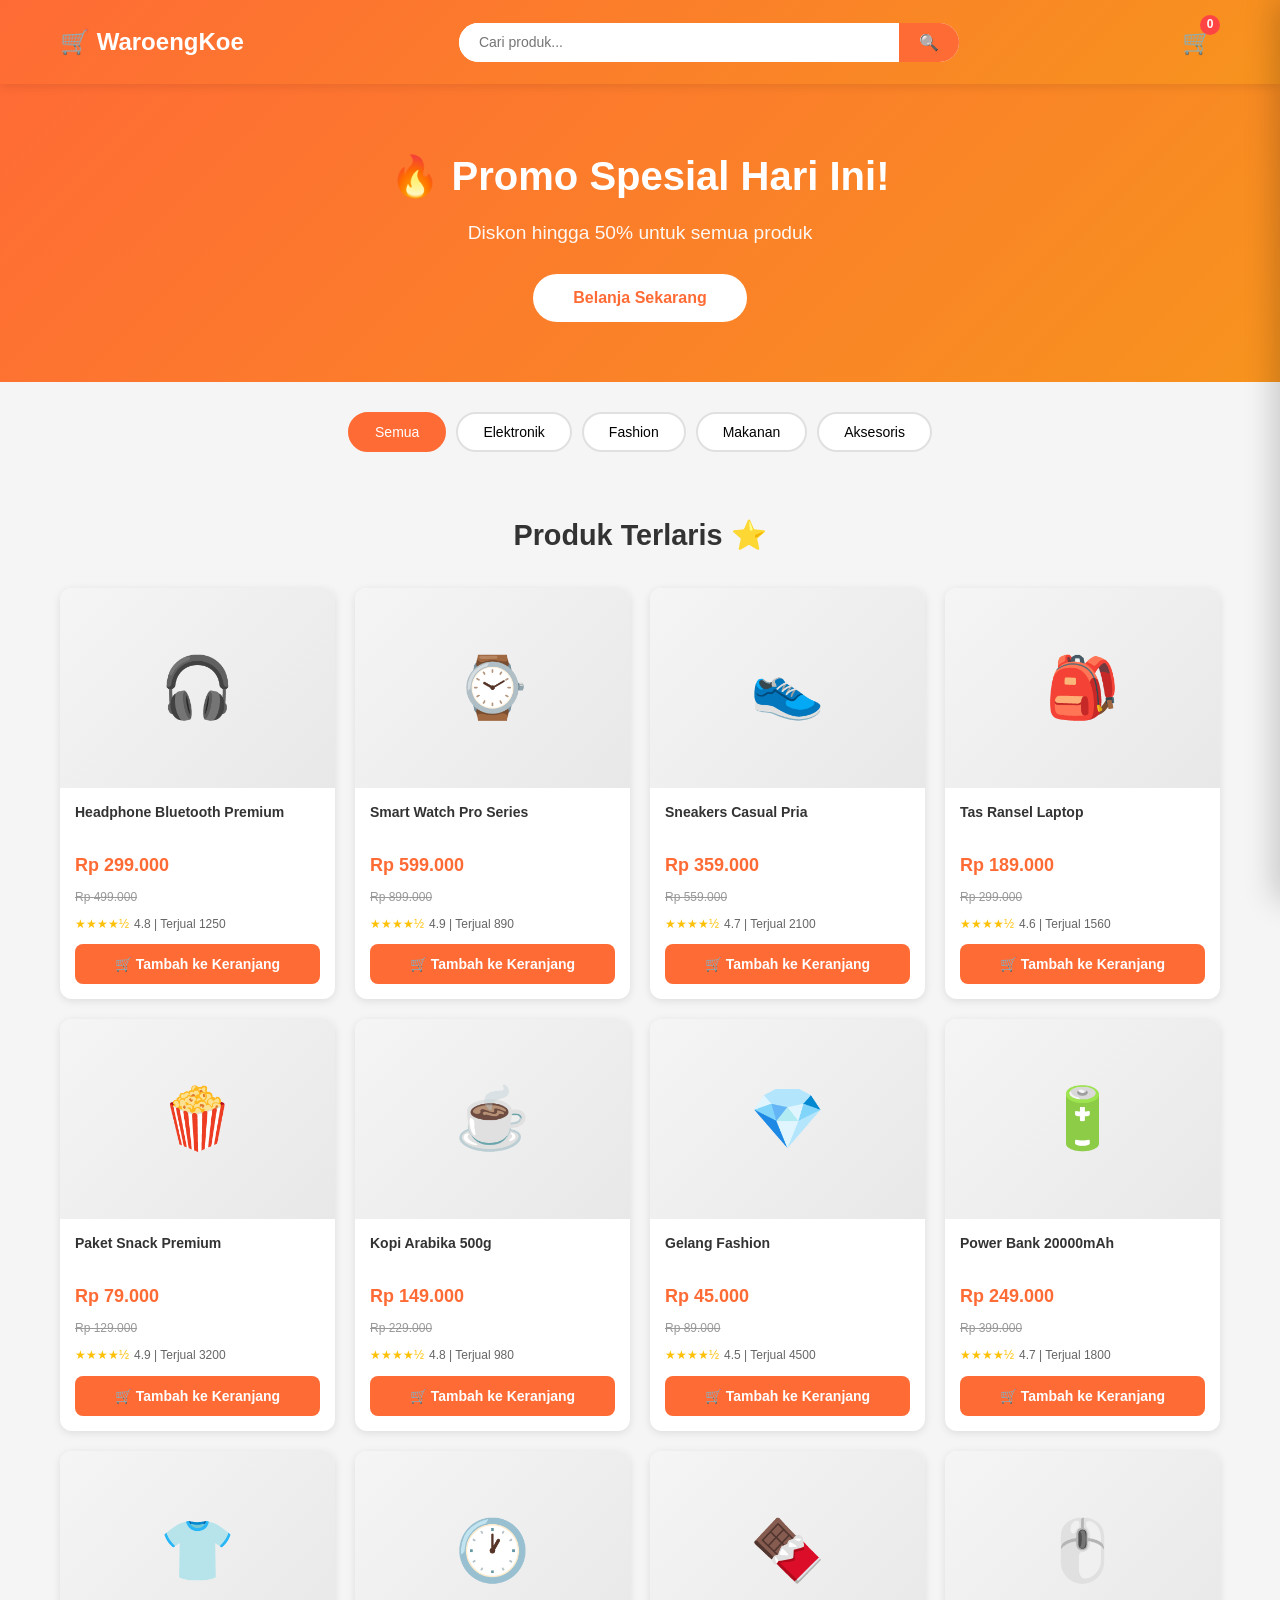
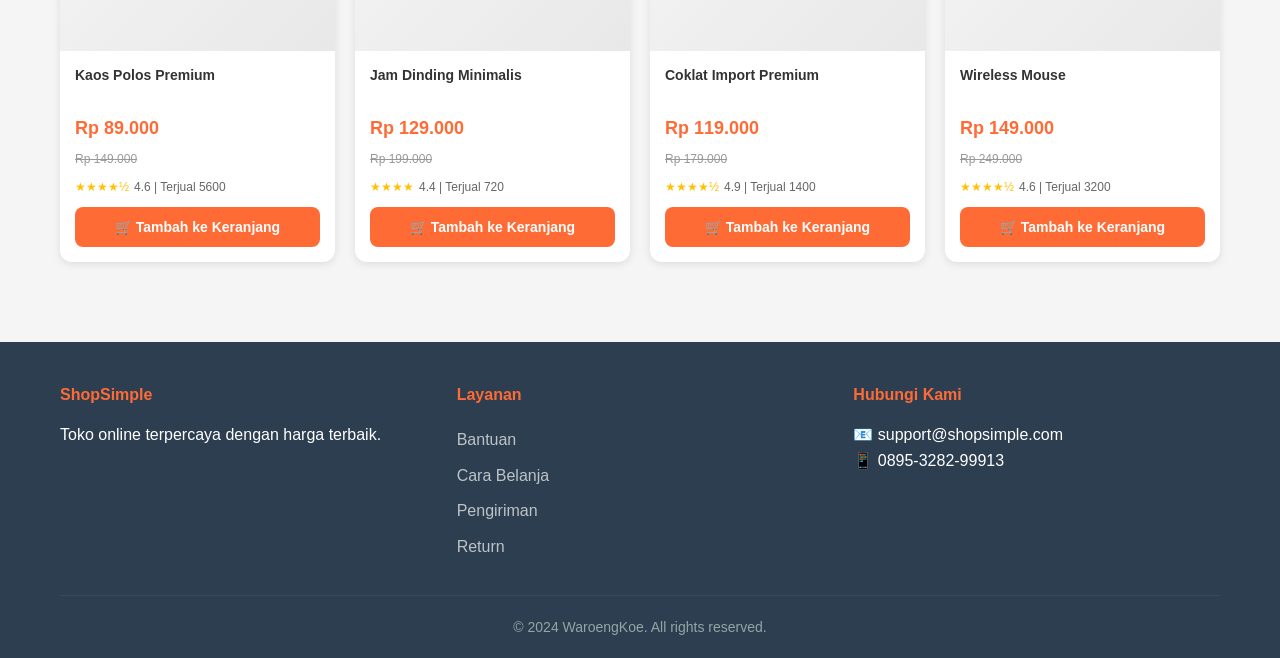
==== commit a05f5b9d: "Add files via upload" ====
--- a/index.html
+++ b/index.html
@@ -15,4 +15,102 @@
             </div>
             <div class="search-box">
                 <input type="text" id="searchInput" placeholder="Cari produk...">
-                <button onclick="searchProduct()"🔍”
+                <button onclick="searchProduct()">🔍</button>
+            </div>
+            <div class="cart-icon" onclick="toggleCart()">
+                🛒
+                <span class="cart-count" id="cartCount">0</span>
+            </div>
+        </div>
+    </header>
+
+    <!-- Banner -->
+    <section class="banner">
+        <div class="container">
+            <div class="banner-content">
+                <h2>🔥 Promo Spesial Hari Ini!</h2>
+                <p>Diskon hingga 50% untuk semua produk</p>
+                <button class="btn-primary">Belanja Sekarang</button>
+            </div>
+        </div>
+    </section>
+
+    <!-- Kategori -->
+    <section class="categories">
+        <div class="container">
+            <div class="category-list">
+                <button class="category-btn active" onclick="filterCategory('semua')">Semua</button>
+                <button class="category-btn" onclick="filterCategory('elektronik')">Elektronik</button>
+                <button class="category-btn" onclick="filterCategory('fashion')">Fashion</button>
+                <button class="category-btn" onclick="filterCategory('makanan')">Makanan</button>
+                <button class="category-btn" onclick="filterCategory('aksesoris')">Aksesoris</button>
+            </div>
+        </div>
+    </section>
+
+    <!-- Produk -->
+    <section class="products">
+        <div class="container">
+            <h2 class="section-title">Produk Terlaris ⭐</h2>
+            <div class="product-grid" id="productGrid">
+                <!-- Produk akan di-generate oleh JavaScript -->
+            </div>
+        </div>
+    </section>
+
+    <!-- Cart Sidebar -->
+    <div class="cart-sidebar" id="cartSidebar">
+        <div class="cart-header">
+            <h3>🛒 Keranjang Belanja</h3>
+            <button class="close-btn" onclick="toggleCart()">✕</button>
+        </div>
+        <div class="cart-items" id="cartItems">
+            <!-- Item cart akan di-generate di sini -->
+        </div>
+        <div class="cart-footer">
+            <div class="total-price">
+                <span>Total:</span>
+                <span id="totalPrice">Rp 0</span>
+            </div>
+            <button class="btn-checkout" onclick="checkout()">Checkout</button>
+        </div>
+    </div>
+
+    <!-- Overlay -->
+    <div class="overlay" id="overlay" onclick="toggleCart()"></div>
+
+    <!-- Footer -->
+    <footer class="footer">
+        <div class="container">
+            <div class="footer-content">
+                <div class="footer-section">
+                    <h4>ShopSimple</h4>
+                    <p>Toko online terpercaya dengan harga terbaik.</p>
+                </div>
+                <div class="footer-section">
+                    <h4>Layanan</h4>
+                    <ul>
+                        <li>Bantuan</li>
+                        <li>Cara Belanja</li>
+                        <li>Pengiriman</li>
+                        <li>Return</li>
+                    </ul>
+                </div>
+                <div class="footer-section">
+                    <h4>Hubungi Kami</h4>
+                    <p>📧 support@shopsimple.com</p>
+                    <p>📱 0895-3282-99913</p>
+                </div>
+            </div>
+            <div class="footer-bottom">
+                <p>&copy; 2024 WaroengKoe. All rights reserved.</p>
+            </div>
+        </div>
+    </footer>
+
+    <!-- Notifikasi -->
+    <div class="notification" id="notification"></div>
+
+    <script src="script.js"></script>
+</body>
+</html>
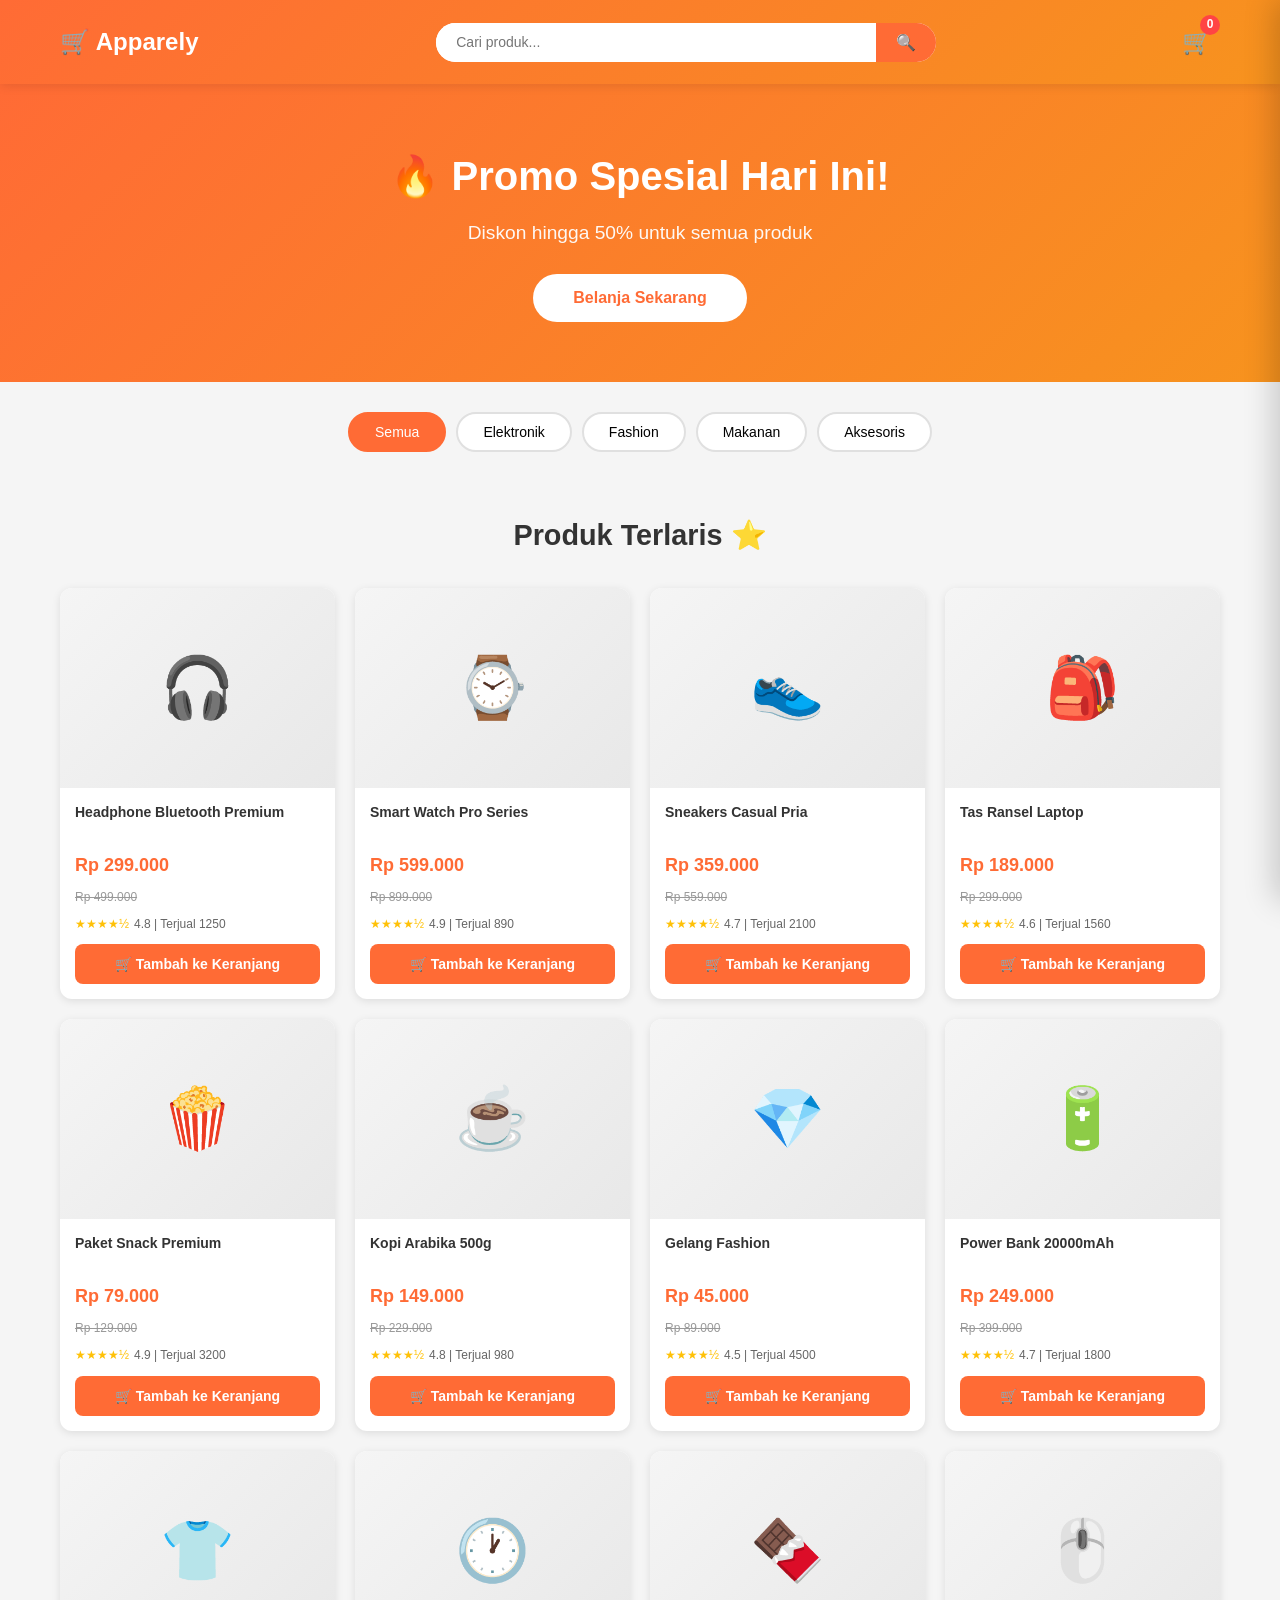
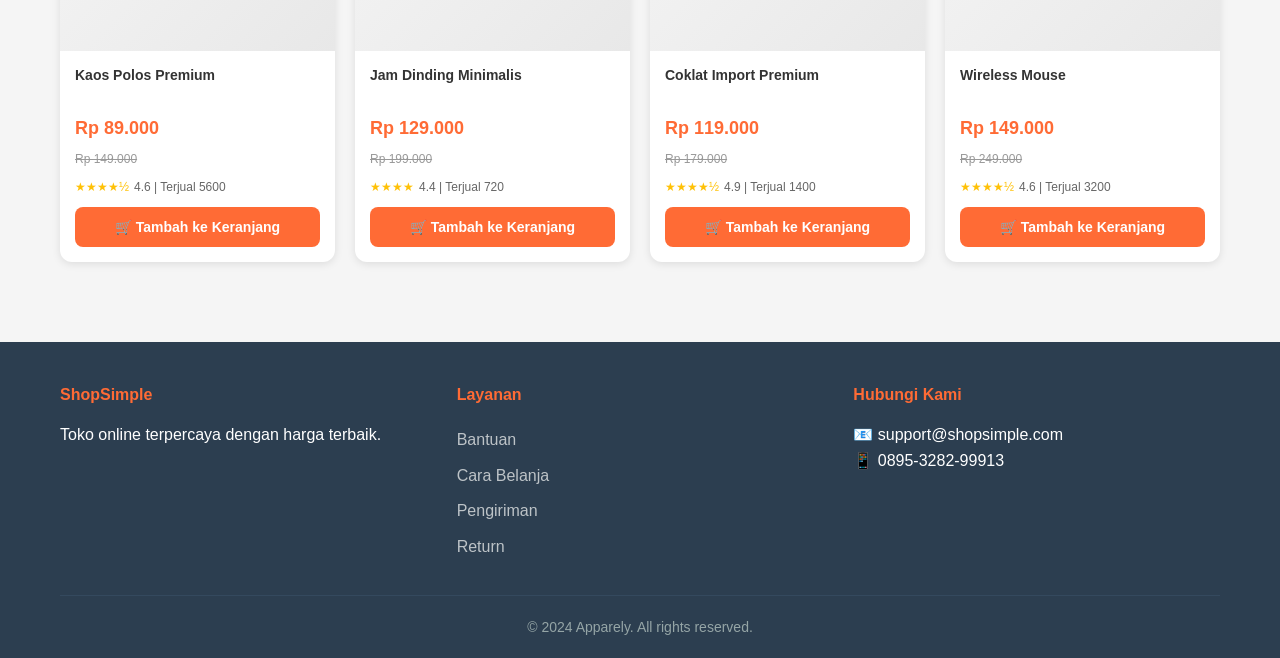
==== commit dc55c4db: "Update index.html" ====
--- a/index.html
+++ b/index.html
@@ -3,7 +3,7 @@
 <head>
     <meta charset="UTF-8">
     <meta name="viewport" content="width=device-width, initial-scale=1.0">
-    <title>WaroengKoe - Online</title>
+    <title>Apparely - Online</title>
     <link rel="stylesheet" href="style.css">
 </head>
 <body>
@@ -11,7 +11,7 @@
     <header class="header">
         <div class="container">
             <div class="logo">
-                <h1>🛒 WaroengKoe</h1>
+                <h1>🛒 Apparely</h1>
             </div>
             <div class="search-box">
                 <input type="text" id="searchInput" placeholder="Cari produk...">
@@ -103,7 +103,7 @@
                 </div>
             </div>
             <div class="footer-bottom">
-                <p>&copy; 2024 WaroengKoe. All rights reserved.</p>
+                <p>&copy; 2024 Apparely. All rights reserved.</p>
             </div>
         </div>
     </footer>
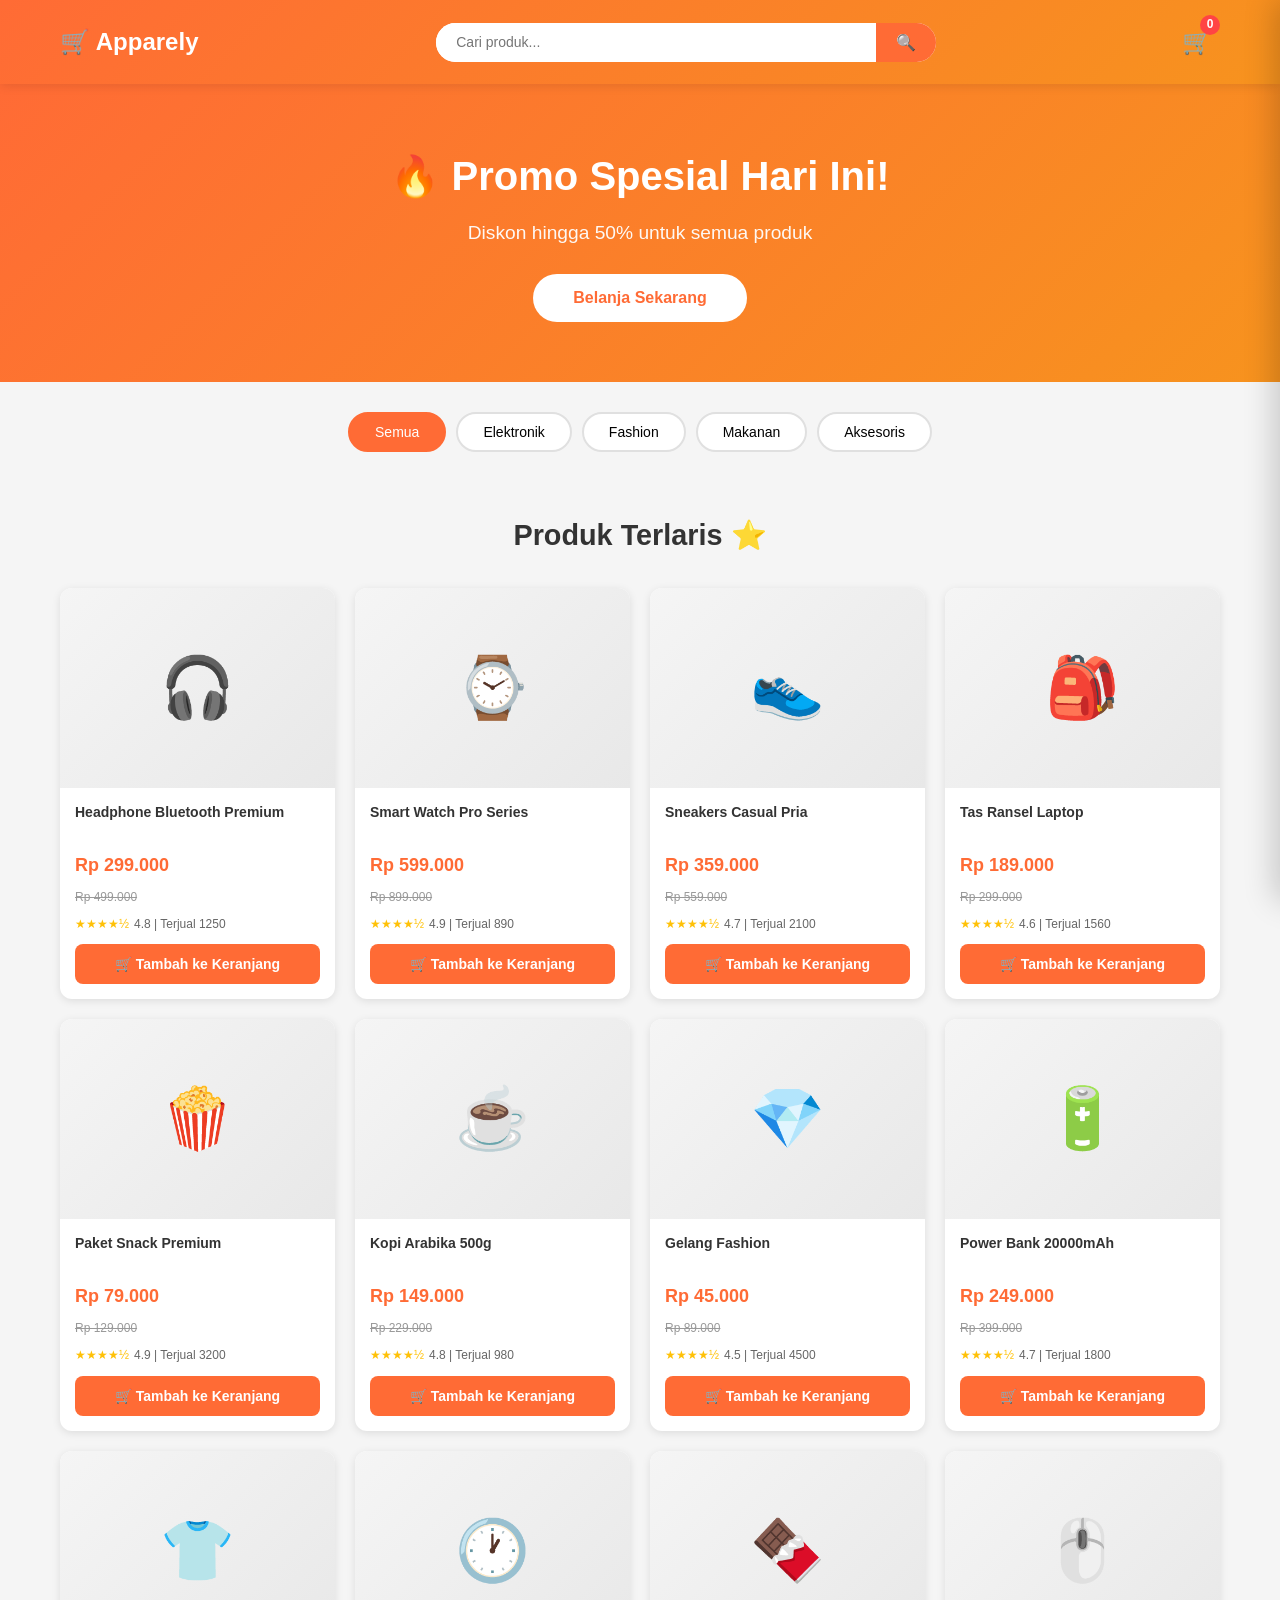
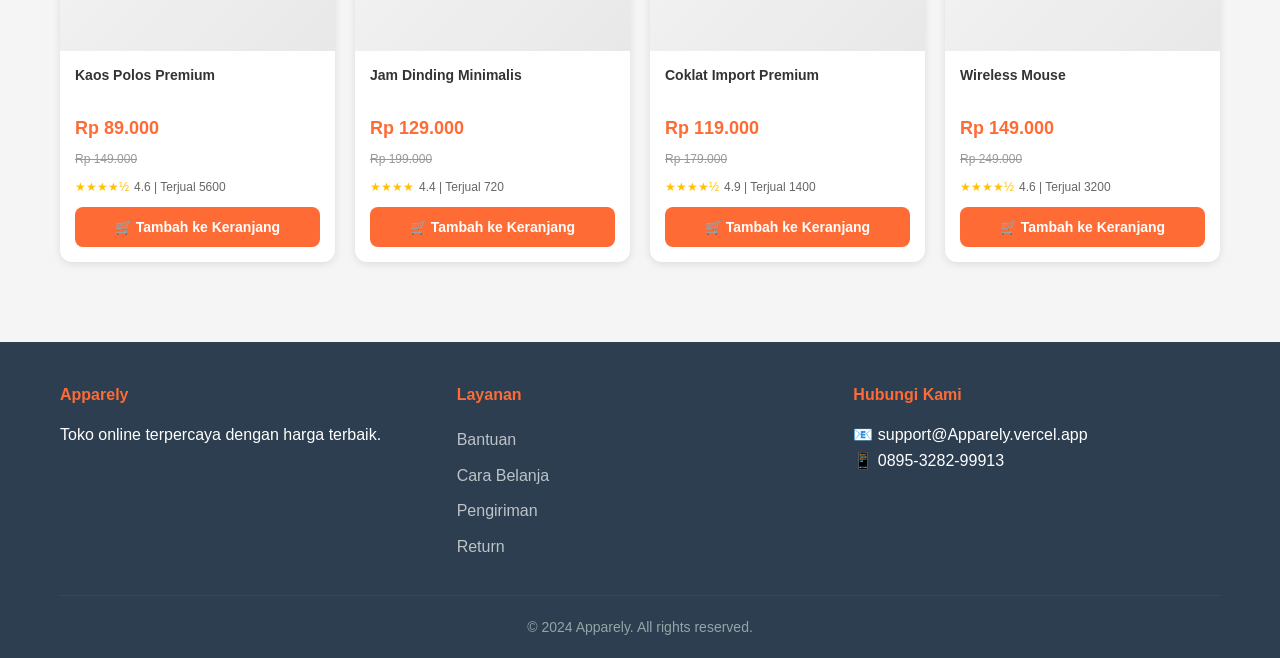
==== commit 289e6a95: "Update index.html" ====
--- a/index.html
+++ b/index.html
@@ -84,7 +84,7 @@
         <div class="container">
             <div class="footer-content">
                 <div class="footer-section">
-                    <h4>ShopSimple</h4>
+                    <h4>Apparely</h4>
                     <p>Toko online terpercaya dengan harga terbaik.</p>
                 </div>
                 <div class="footer-section">
@@ -98,7 +98,7 @@
                 </div>
                 <div class="footer-section">
                     <h4>Hubungi Kami</h4>
-                    <p>📧 support@shopsimple.com</p>
+                    <p>📧 support@Apparely.vercel.app</p>
                     <p>📱 0895-3282-99913</p>
                 </div>
             </div>
